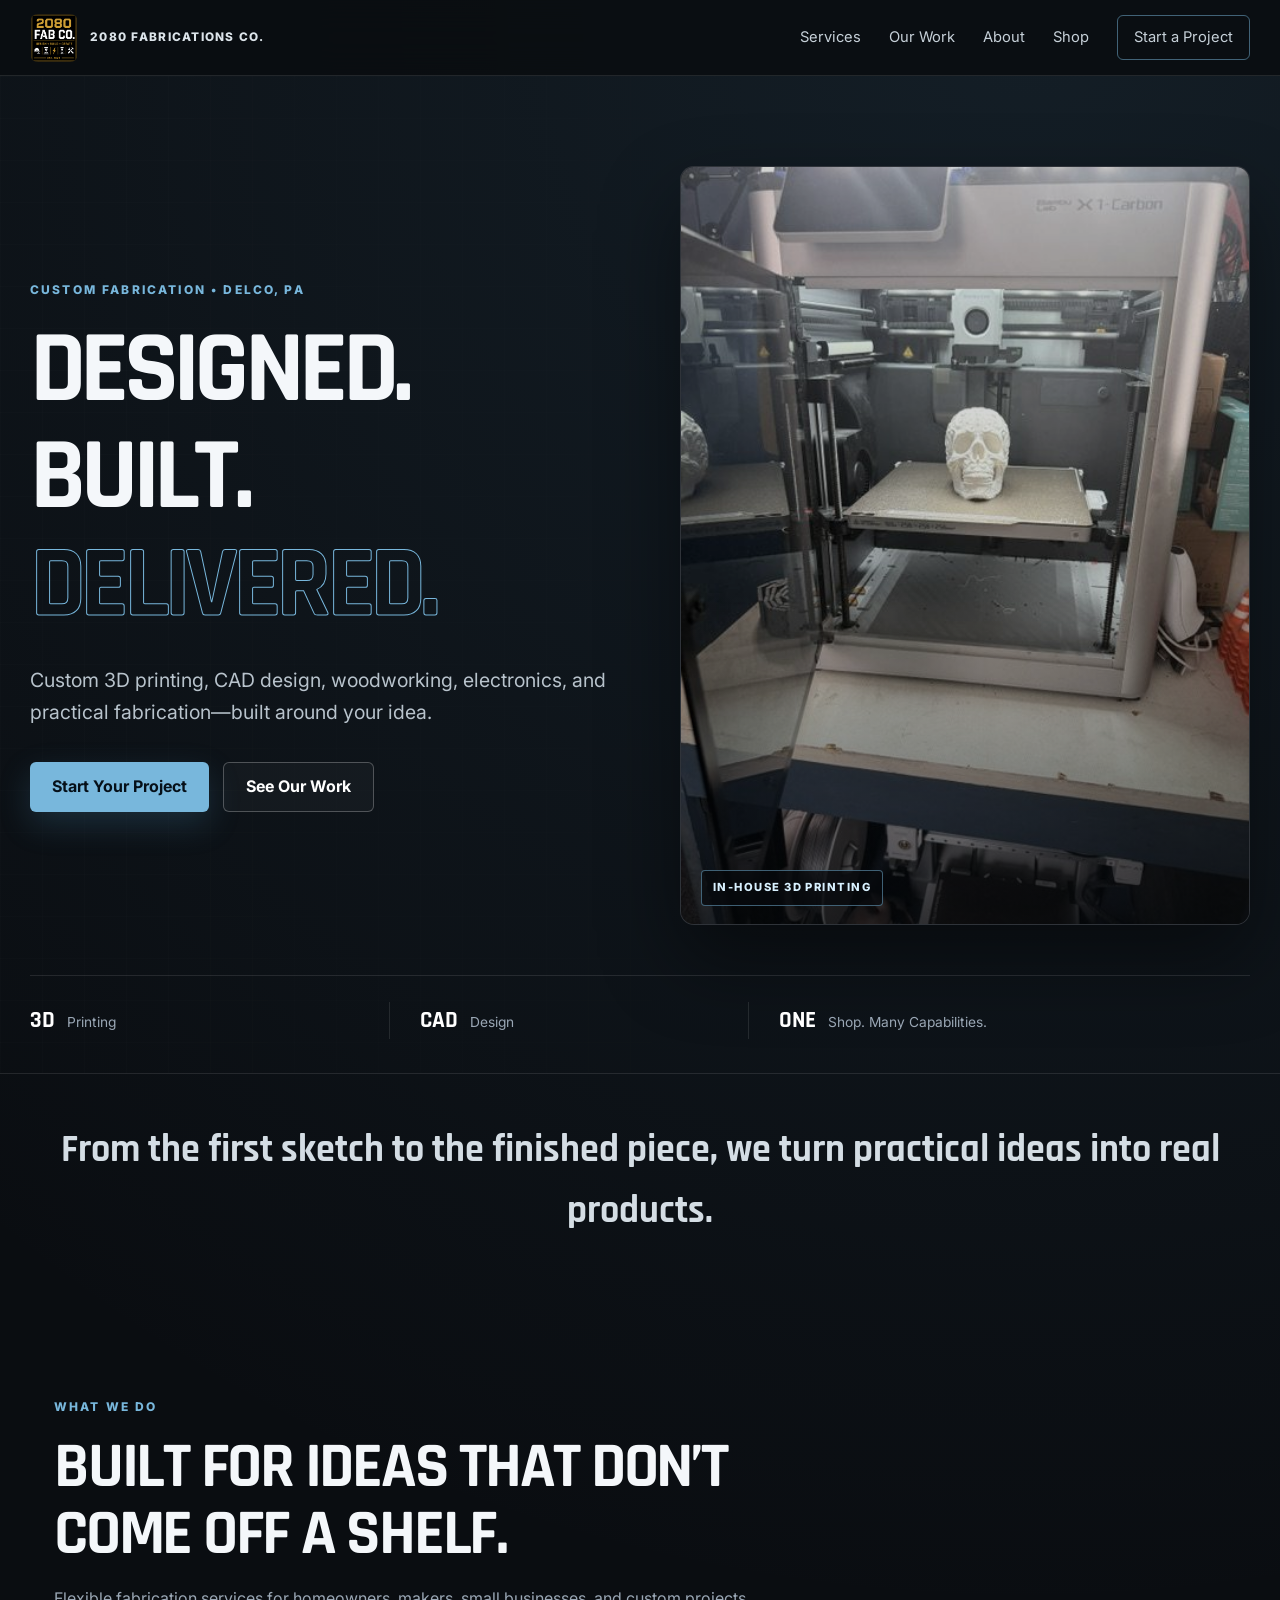
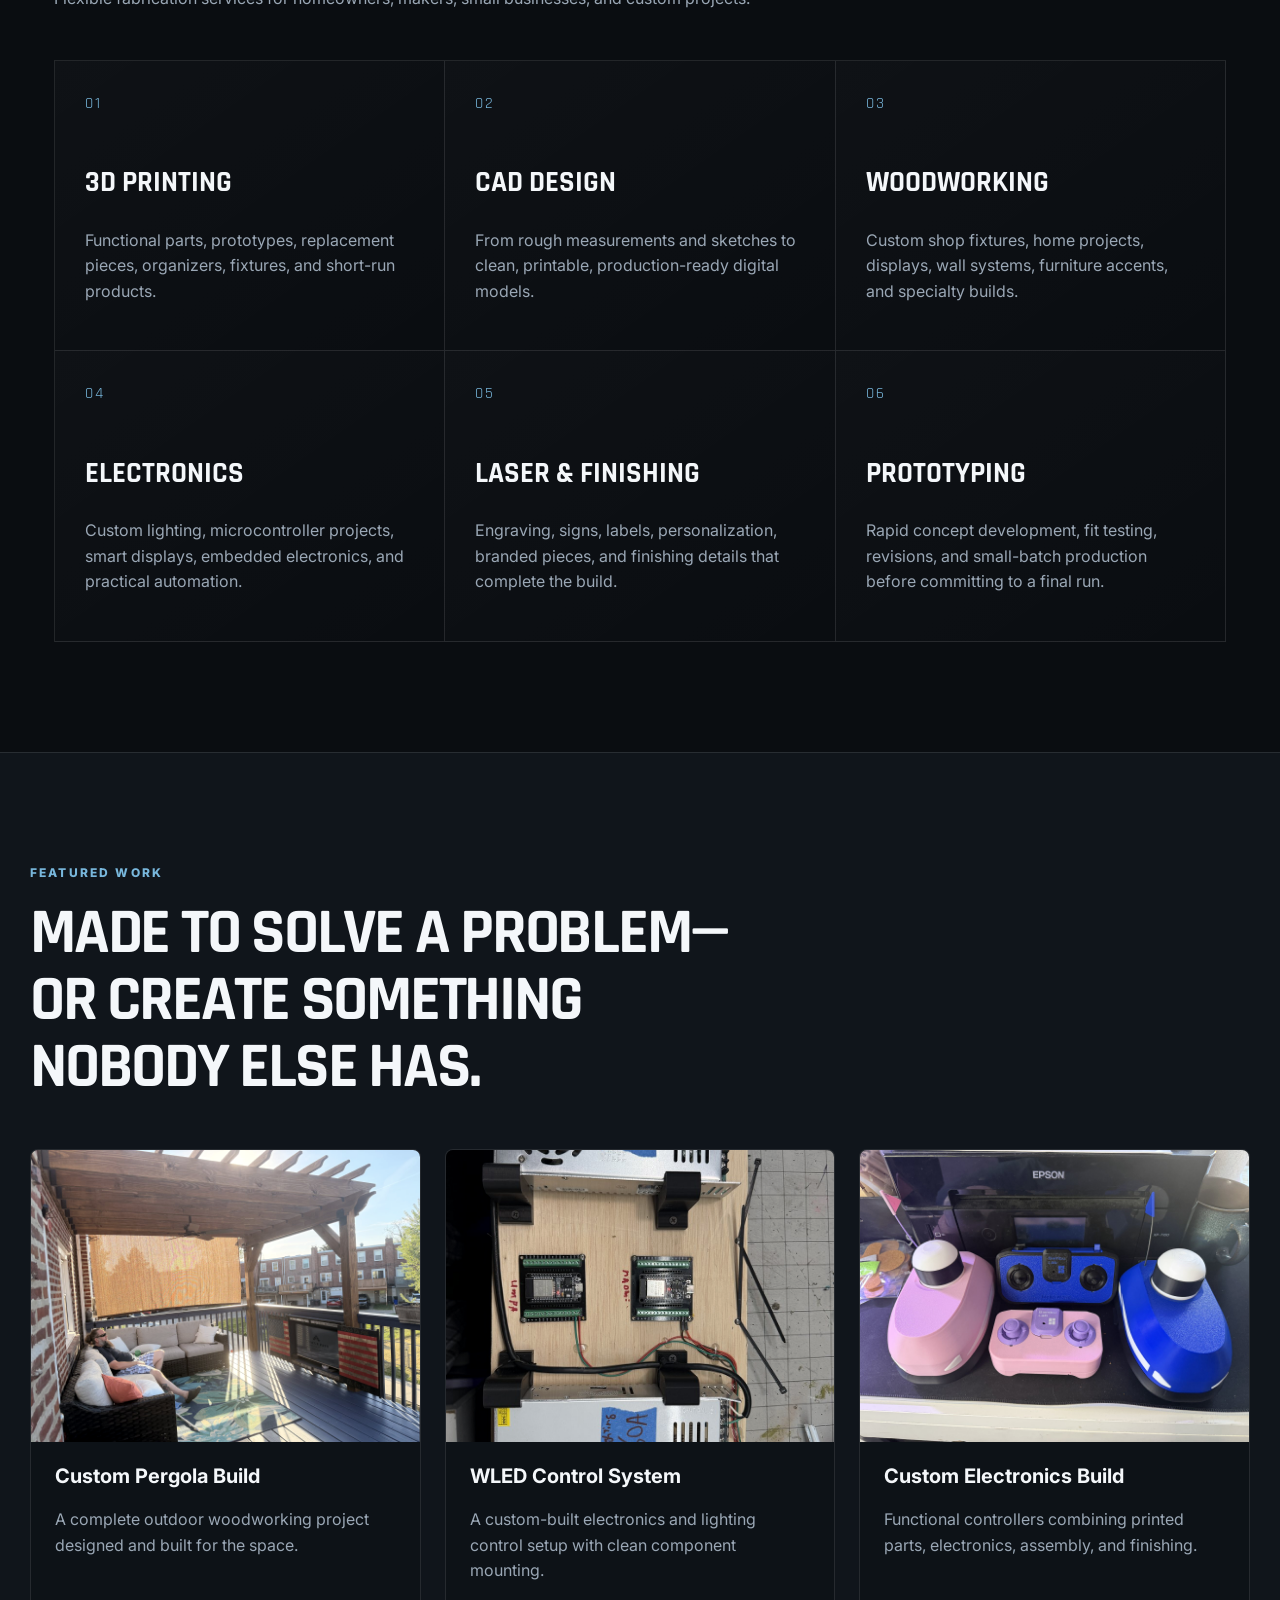
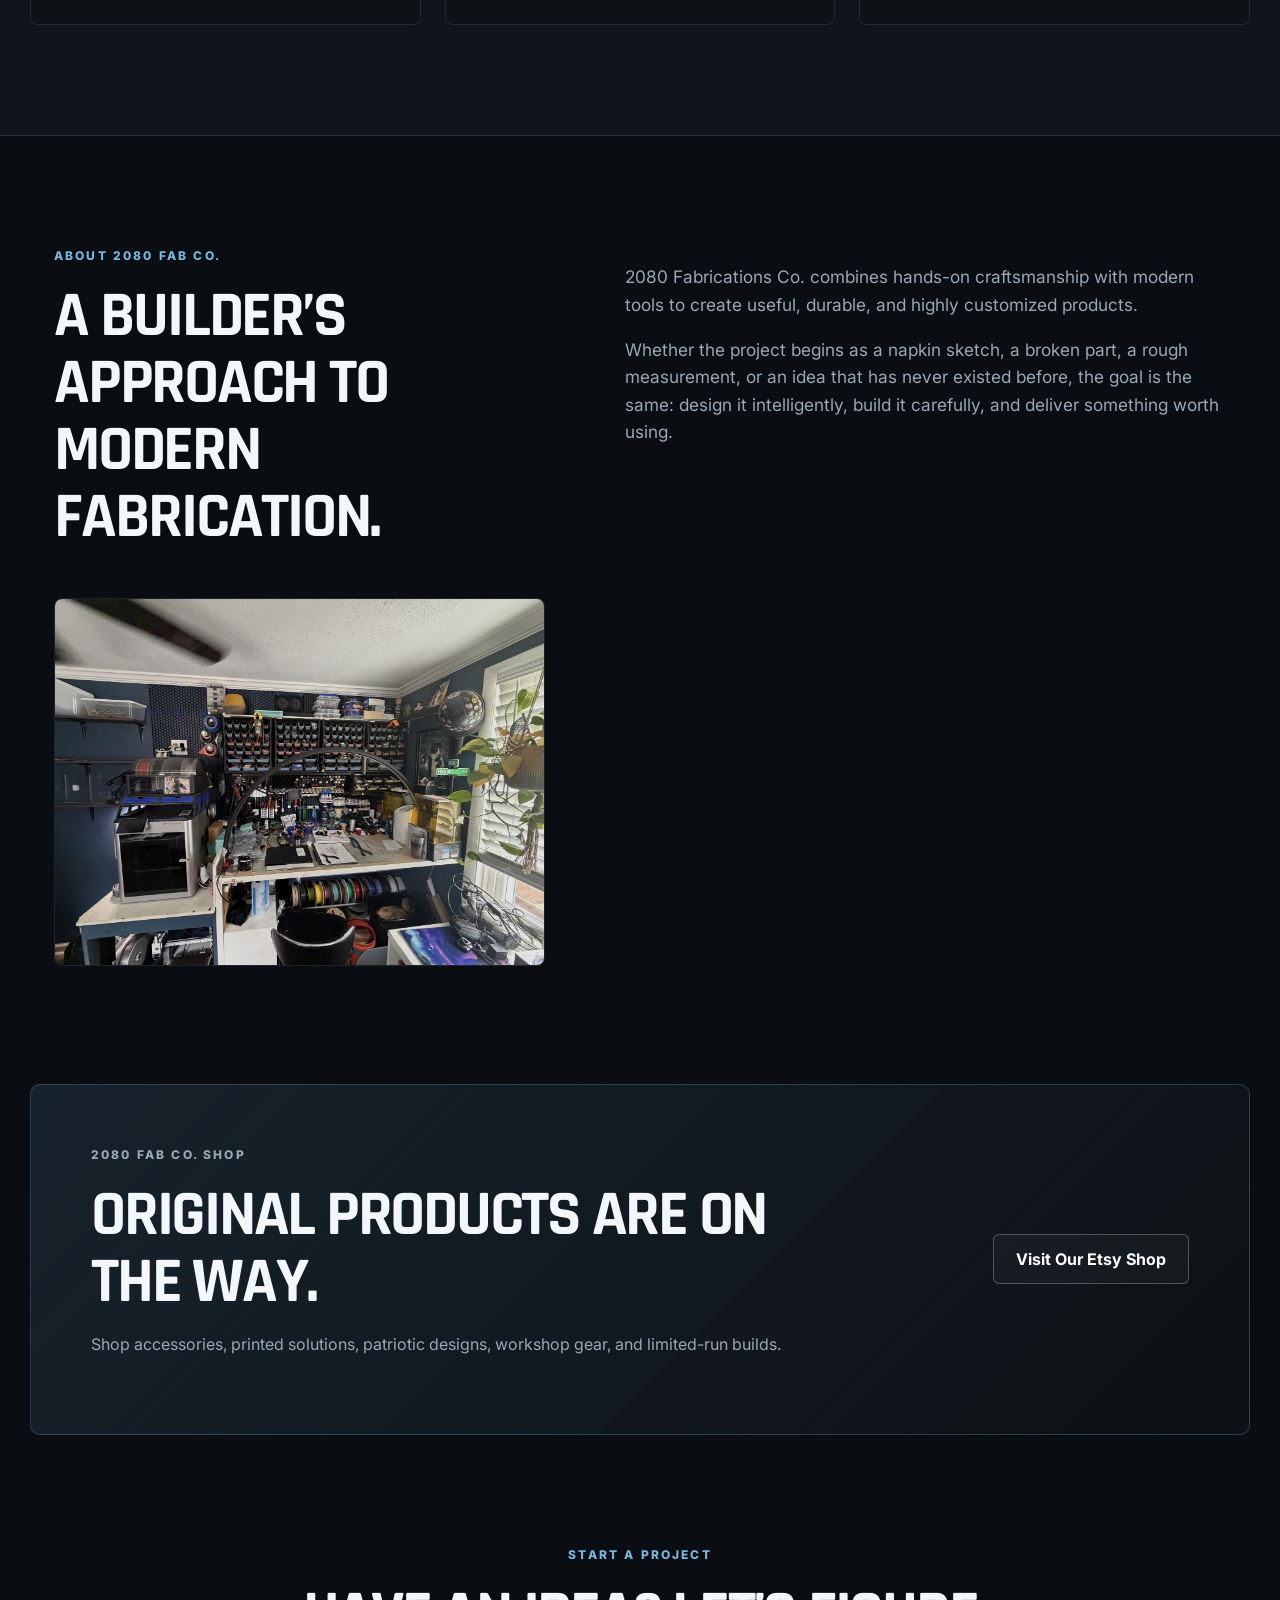
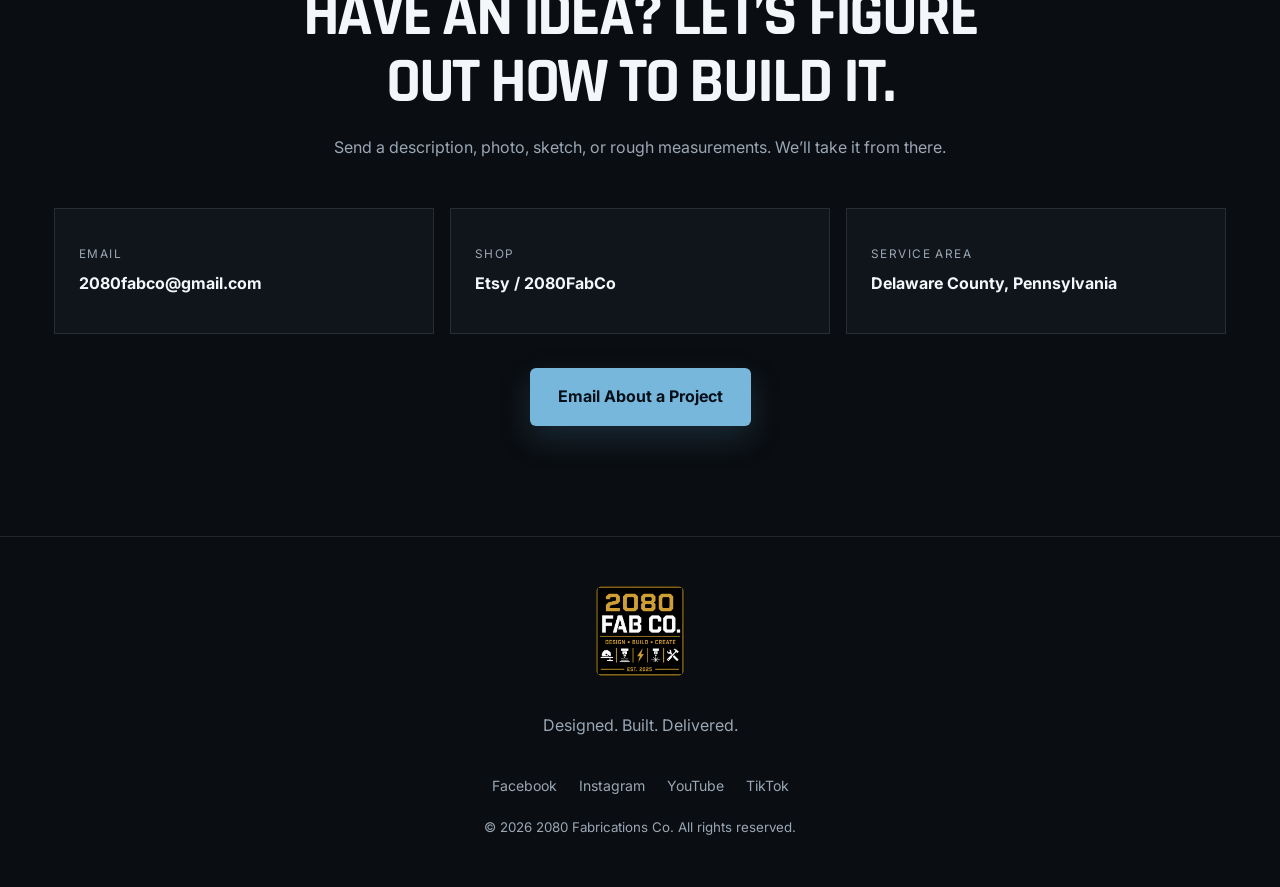
==== index.html @ be43741f "Add files via upload" ====
<!DOCTYPE html>
<html lang="en">
<head>
  <meta charset="UTF-8" />
  <meta name="viewport" content="width=device-width, initial-scale=1.0" />
  <meta name="description" content="2080 Fabrications Co. provides custom 3D printing, CAD design, woodworking, electronics, prototyping, and fabrication services." />
  <title>2080 Fabrications Co. | Designed. Built. Delivered.</title>
  <link rel="preconnect" href="https://fonts.googleapis.com">
  <link rel="preconnect" href="https://fonts.gstatic.com" crossorigin>
  <link href="https://fonts.googleapis.com/css2?family=Inter:wght@400;500;600;700;800&family=Rajdhani:wght@600;700&display=swap" rel="stylesheet">
  <link rel="stylesheet" href="styles.css" />
</head>
<body>
  <header class="site-header">
    <a class="brand" href="#top" aria-label="2080 Fabrications Co. home">
      <img class="brand-logo" src="assets/2080-logo.png" alt="2080 Fab Co. logo">
      <span class="brand-name">2080 FABRICATIONS CO.</span>
    </a>

    <button class="menu-toggle" aria-label="Open navigation" aria-expanded="false">☰</button>

    <nav class="nav-links" aria-label="Main navigation">
      <a href="#services">Services</a>
      <a href="#work">Our Work</a>
      <a href="#about">About</a>
      <a href="#shop">Shop</a>
      <a class="nav-cta" href="#contact">Start a Project</a>
    </nav>
  </header>

  <main id="top">
    <section class="hero">
      <div class="hero-grid-overlay"></div>

      <div class="hero-content">
        <p class="eyebrow">CUSTOM FABRICATION • DELCO, PA</p>
        <h1>Designed.<br>Built.<br><span>Delivered.</span></h1>
        <p class="hero-copy">
          Custom 3D printing, CAD design, woodworking, electronics, and practical fabrication—built around your idea.
        </p>
        <div class="hero-actions">
          <a class="button primary" href="#contact">Start Your Project</a>
          <a class="button secondary" href="#work">See Our Work</a>
        </div>
      </div>

      <div class="hero-visual photo-hero" aria-label="Bambu Lab 3D printer in the 2080 Fab Co. shop">
        <img src="assets/printer.jpg" alt="Bambu Lab 3D printer producing a custom part">
        <div class="photo-badge">IN-HOUSE 3D PRINTING</div>
      </div>

      <div class="hero-stats">
        <div><strong>3D</strong><span>Printing</span></div>
        <div><strong>CAD</strong><span>Design</span></div>
        <div><strong>ONE</strong><span>Shop. Many Capabilities.</span></div>
      </div>
    </section>

    <section class="section intro-strip">
      <p>From the first sketch to the finished piece, we turn practical ideas into real products.</p>
    </section>

    <section id="services" class="section">
      <div class="section-heading">
        <p class="eyebrow">WHAT WE DO</p>
        <h2>Built for ideas that don’t come off a shelf.</h2>
        <p>Flexible fabrication services for homeowners, makers, small businesses, and custom projects.</p>
      </div>

      <div class="service-grid">
        <article class="service-card">
          <span class="service-number">01</span>
          <h3>3D Printing</h3>
          <p>Functional parts, prototypes, replacement pieces, organizers, fixtures, and short-run products.</p>
        </article>
        <article class="service-card">
          <span class="service-number">02</span>
          <h3>CAD Design</h3>
          <p>From rough measurements and sketches to clean, printable, production-ready digital models.</p>
        </article>
        <article class="service-card">
          <span class="service-number">03</span>
          <h3>Woodworking</h3>
          <p>Custom shop fixtures, home projects, displays, wall systems, furniture accents, and specialty builds.</p>
        </article>
        <article class="service-card">
          <span class="service-number">04</span>
          <h3>Electronics</h3>
          <p>Custom lighting, microcontroller projects, smart displays, embedded electronics, and practical automation.</p>
        </article>
        <article class="service-card">
          <span class="service-number">05</span>
          <h3>Laser & Finishing</h3>
          <p>Engraving, signs, labels, personalization, branded pieces, and finishing details that complete the build.</p>
        </article>
        <article class="service-card">
          <span class="service-number">06</span>
          <h3>Prototyping</h3>
          <p>Rapid concept development, fit testing, revisions, and small-batch production before committing to a final run.</p>
        </article>
      </div>
    </section>

    <section id="work" class="section dark-panel">
      <div class="section-heading">
        <p class="eyebrow">FEATURED WORK</p>
        <h2>Made to solve a problem—or create something nobody else has.</h2>
      </div>

      <div class="project-grid">
        <article class="project-card">
          <img class="project-photo" src="assets/pergola.jpg" alt="Finished custom pergola build">
          <div class="project-info">
            <h3>Custom Pergola Build</h3>
            <p>A complete outdoor woodworking project designed and built for the space.</p>
          </div>
        </article>

        <article class="project-card">
          <img class="project-photo" src="assets/wled-board.jpg" alt="Custom WLED electronics control board">
          <div class="project-info">
            <h3>WLED Control System</h3>
            <p>A custom-built electronics and lighting control setup with clean component mounting.</p>
          </div>
        </article>

        <article class="project-card">
          <img class="project-photo" src="assets/cyberbrick.jpg" alt="Custom Cyberbrick bumper car controllers">
          <div class="project-info">
            <h3>Custom Electronics Build</h3>
            <p>Functional controllers combining printed parts, electronics, assembly, and finishing.</p>
          </div>
        </article>
      </div>
    </section>

    <section id="about" class="section about-grid">
      <div>
        <p class="eyebrow">ABOUT 2080 FAB CO.</p>
        <h2>A builder’s approach to modern fabrication.</h2>
        <img class="about-photo" src="assets/shop.jpg" alt="2080 Fab Co. electronics and fabrication workspace">
      </div>
      <div class="about-copy">
        <p>
          2080 Fabrications Co. combines hands-on craftsmanship with modern tools to create useful,
          durable, and highly customized products.
        </p>
        <p>
          Whether the project begins as a napkin sketch, a broken part, a rough measurement,
          or an idea that has never existed before, the goal is the same: design it intelligently,
          build it carefully, and deliver something worth using.
        </p>
      </div>
    </section>

    <section id="shop" class="section shop-banner">
      <div>
        <p class="eyebrow">2080 FAB CO. SHOP</p>
        <h2>Original products are on the way.</h2>
        <p>Shop accessories, printed solutions, patriotic designs, workshop gear, and limited-run builds.</p>
      </div>
      <a class="button secondary" href="https://www.etsy.com/shop/2080FabCo" target="_blank" rel="noopener">Visit Our Etsy Shop</a>
    </section>

    <section id="contact" class="section contact-section">
      <div class="section-heading">
        <p class="eyebrow">START A PROJECT</p>
        <h2>Have an idea? Let’s figure out how to build it.</h2>
        <p>Send a description, photo, sketch, or rough measurements. We’ll take it from there.</p>
      </div>

      <div class="contact-grid">
        <a class="contact-card" href="mailto:2080fabco@gmail.com">
          <span>Email</span>
          <strong>2080fabco@gmail.com</strong>
        </a>
        <a class="contact-card" href="https://www.etsy.com/shop/2080FabCo" target="_blank" rel="noopener">
          <span>Shop</span>
          <strong>Etsy / 2080FabCo</strong>
        </a>
        <div class="contact-card">
          <span>Service Area</span>
          <strong>Delaware County, Pennsylvania</strong>
        </div>
      </div>

      <a class="button primary large" href="mailto:2080fabco@gmail.com?subject=New%20Project%20Request">Email About a Project</a>
    </section>
  </main>

  <footer>
    <div class="brand footer-brand">
      <img class="footer-logo" src="assets/2080-logo.png" alt="2080 Fab Co. logo">
    </div>
    <p>Designed. Built. Delivered.</p>
    <div class="social-links">
      <a href="https://www.facebook.com/2080FabCo/" target="_blank" rel="noopener">Facebook</a>
      <a href="https://www.instagram.com/2080fabrications/" target="_blank" rel="noopener">Instagram</a>
      <a href="https://www.youtube.com/@2080FabricationCo" target="_blank" rel="noopener">YouTube</a>
      <a href="https://www.tiktok.com/@2080fabco" target="_blank" rel="noopener">TikTok</a>
    </div>
    <small>© <span id="year"></span> 2080 Fabrications Co. All rights reserved.</small>
  </footer>

  <script src="script.js"></script>
</body>
</html>
---- styles.css ----
:root {
  --bg: #0a0d11;
  --panel: #10151b;
  --panel-2: #151c24;
  --text: #f4f7fa;
  --muted: #9aa7b5;
  --line: rgba(255,255,255,.10);
  --steel: #4f86a8;
  --steel-bright: #78b7dc;
  --accent: #b7e2fa;
  --max: 1220px;
}

* { box-sizing: border-box; }

html { scroll-behavior: smooth; }

body {
  margin: 0;
  font-family: Inter, system-ui, sans-serif;
  color: var(--text);
  background:
    radial-gradient(circle at 80% 0%, rgba(79,134,168,.14), transparent 28%),
    var(--bg);
  line-height: 1.6;
}

a { color: inherit; text-decoration: none; }
button { font: inherit; }

.site-header {
  position: sticky;
  top: 0;
  z-index: 50;
  display: flex;
  align-items: center;
  justify-content: space-between;
  gap: 24px;
  min-height: 76px;
  padding: 0 max(24px, calc((100vw - var(--max)) / 2));
  background: rgba(10,13,17,.88);
  backdrop-filter: blur(18px);
  border-bottom: 1px solid var(--line);
}

.brand {
  display: inline-flex;
  align-items: center;
  gap: 12px;
  font-weight: 800;
  letter-spacing: .08em;
}

.brand-mark {
  font-family: Rajdhani, sans-serif;
  font-size: 1.65rem;
  line-height: 1;
  letter-spacing: -.06em;
}

.brand-mark span { color: var(--steel-bright); }

.brand-name {
  font-size: .74rem;
  color: #dce4ea;
}

.nav-links {
  display: flex;
  align-items: center;
  gap: 28px;
  font-size: .92rem;
  color: #c6d0d8;
}

.nav-links a:hover { color: white; }

.nav-cta {
  padding: 10px 16px;
  border: 1px solid rgba(120,183,220,.5);
  border-radius: 6px;
}

.menu-toggle {
  display: none;
  color: white;
  background: transparent;
  border: 0;
  font-size: 1.5rem;
}

.hero {
  position: relative;
  min-height: calc(100vh - 76px);
  overflow: hidden;
  display: grid;
  grid-template-columns: minmax(0, 1fr) minmax(420px, .95fr);
  grid-template-rows: 1fr auto;
  gap: 50px;
  align-items: center;
  padding: 90px max(24px, calc((100vw - var(--max)) / 2)) 34px;
  border-bottom: 1px solid var(--line);
}

.hero-grid-overlay {
  position: absolute;
  inset: 0;
  opacity: .21;
  background-image:
    linear-gradient(rgba(255,255,255,.05) 1px, transparent 1px),
    linear-gradient(90deg, rgba(255,255,255,.05) 1px, transparent 1px);
  background-size: 42px 42px;
  mask-image: linear-gradient(to right, black, transparent 78%);
  pointer-events: none;
}

.hero-content, .hero-visual, .hero-stats { position: relative; z-index: 1; }

.eyebrow {
  margin: 0 0 18px;
  font-size: .75rem;
  font-weight: 800;
  letter-spacing: .18em;
  color: var(--steel-bright);
}

h1, h2, h3 {
  margin-top: 0;
  line-height: 1.05;
}

h1 {
  margin-bottom: 26px;
  font-family: Rajdhani, sans-serif;
  font-size: clamp(4.3rem, 8vw, 7.3rem);
  letter-spacing: -.055em;
  text-transform: uppercase;
}

h1 span {
  color: transparent;
  -webkit-text-stroke: 1px var(--steel-bright);
}

.hero-copy {
  max-width: 650px;
  margin: 0;
  font-size: clamp(1rem, 1.7vw, 1.22rem);
  color: #b8c3cc;
}

.hero-actions {
  display: flex;
  flex-wrap: wrap;
  gap: 14px;
  margin-top: 34px;
}

.button {
  display: inline-flex;
  align-items: center;
  justify-content: center;
  min-height: 50px;
  padding: 0 22px;
  border-radius: 6px;
  font-weight: 700;
  transition: .2s ease;
}

.button:hover { transform: translateY(-2px); }

.button.primary {
  color: #061019;
  background: var(--steel-bright);
  box-shadow: 0 12px 32px rgba(78,145,185,.22);
}

.button.secondary {
  color: white;
  border: 1px solid rgba(255,255,255,.25);
  background: rgba(255,255,255,.03);
}

.button.large { min-height: 58px; padding-inline: 28px; }

.hero-visual {
  min-height: 480px;
  display: grid;
  place-items: center;
}

.machine {
  width: min(460px, 88%);
  padding: 18px;
  border: 1px solid rgba(255,255,255,.13);
  border-radius: 18px;
  background: linear-gradient(145deg, #1d2730, #0c1116);
  box-shadow:
    0 40px 90px rgba(0,0,0,.5),
    inset 0 0 0 1px rgba(255,255,255,.025);
  transform: perspective(900px) rotateY(-7deg) rotateX(2deg);
}

.machine-top {
  display: flex;
  gap: 6px;
  margin-bottom: 12px;
}

.machine-top span {
  width: 8px;
  height: 8px;
  border-radius: 50%;
  background: #37444e;
}

.machine-window {
  position: relative;
  height: 330px;
  overflow: hidden;
  border: 8px solid #070a0d;
  border-radius: 8px;
  background:
    linear-gradient(rgba(44,77,97,.18), rgba(10,15,19,.92)),
    repeating-linear-gradient(90deg, transparent 0 38px, rgba(255,255,255,.025) 39px 40px);
  box-shadow: inset 0 0 48px #000;
}

.gantry {
  position: absolute;
  top: 55px;
  left: 22px;
  right: 22px;
  height: 12px;
  background: #687985;
  box-shadow: 0 8px 0 #11181d;
}

.print-head {
  position: absolute;
  top: 45px;
  left: 48%;
  width: 58px;
  height: 76px;
  border-radius: 5px;
  background: linear-gradient(90deg, #26323b, #536572 45%, #1c242b);
  box-shadow: 0 12px 20px rgba(0,0,0,.6);
}

.print-head::after {
  content: "";
  position: absolute;
  left: 26px;
  bottom: -20px;
  width: 6px;
  height: 22px;
  background: var(--steel-bright);
  box-shadow: 0 0 15px var(--steel-bright);
}

.print-bed {
  position: absolute;
  left: 30px;
  right: 30px;
  bottom: 30px;
  height: 16px;
  background: #53616b;
  transform: perspective(450px) rotateX(60deg);
  box-shadow: 0 12px 30px rgba(0,0,0,.8);
}

.printed-part {
  position: absolute;
  left: 38%;
  bottom: 8px;
  width: 110px;
  height: 90px;
  clip-path: polygon(12% 100%, 0 28%, 20% 0, 80% 0, 100% 28%, 88% 100%);
  background:
    repeating-linear-gradient(0deg, #4e95bb 0 4px, #63aed4 5px 7px);
  transform: rotateX(-60deg);
  transform-origin: bottom;
  filter: drop-shadow(0 0 20px rgba(78,157,198,.35));
}

.machine-base {
  display: flex;
  align-items: center;
  justify-content: space-between;
  padding: 16px 4px 2px;
  font-family: Rajdhani, sans-serif;
  font-size: .8rem;
  letter-spacing: .14em;
  color: #8fa2b0;
}

.status-dot {
  width: 9px;
  height: 9px;
  border-radius: 50%;
  background: #82d49a;
  box-shadow: 0 0 14px #82d49a;
}

.visual-label {
  position: absolute;
  padding: 7px 10px;
  border: 1px solid rgba(120,183,220,.35);
  border-radius: 4px;
  background: rgba(9,13,17,.78);
  font-size: .67rem;
  font-weight: 800;
  letter-spacing: .14em;
  color: #ccecff;
  backdrop-filter: blur(8px);
}

.label-one { top: 16%; left: 0; }
.label-two { right: 0; top: 42%; }
.label-three { left: 7%; bottom: 10%; }

.hero-stats {
  grid-column: 1 / -1;
  display: grid;
  grid-template-columns: 1fr 1fr 1.4fr;
  border-top: 1px solid var(--line);
  padding-top: 26px;
}

.hero-stats div {
  display: flex;
  align-items: baseline;
  gap: 12px;
  padding-right: 30px;
}

.hero-stats div + div {
  padding-left: 30px;
  border-left: 1px solid var(--line);
}

.hero-stats strong {
  font-family: Rajdhani, sans-serif;
  font-size: 1.45rem;
  color: white;
}

.hero-stats span {
  color: var(--muted);
  font-size: .86rem;
}

.section {
  max-width: var(--max);
  margin: 0 auto;
  padding: 110px 24px;
}

.intro-strip {
  padding-top: 46px;
  padding-bottom: 46px;
  text-align: center;
  font-family: Rajdhani, sans-serif;
  font-size: clamp(1.5rem, 3vw, 2.35rem);
  font-weight: 700;
  color: #d4dde4;
}

.intro-strip p { margin: 0; }

.section-heading {
  max-width: 760px;
  margin-bottom: 48px;
}

.section-heading h2, .about-grid h2, .shop-banner h2 {
  margin-bottom: 18px;
  font-family: Rajdhani, sans-serif;
  font-size: clamp(2.4rem, 5vw, 4rem);
  letter-spacing: -.035em;
  text-transform: uppercase;
}

.section-heading > p:last-child,
.shop-banner p,
.about-copy {
  color: var(--muted);
}

.service-grid {
  display: grid;
  grid-template-columns: repeat(3, 1fr);
  border-top: 1px solid var(--line);
  border-left: 1px solid var(--line);
}

.service-card {
  min-height: 260px;
  padding: 30px;
  border-right: 1px solid var(--line);
  border-bottom: 1px solid var(--line);
  background: linear-gradient(145deg, rgba(255,255,255,.018), transparent);
}

.service-card:hover { background: rgba(79,134,168,.07); }

.service-number {
  display: block;
  margin-bottom: 52px;
  color: var(--steel-bright);
  font-family: Rajdhani, sans-serif;
  letter-spacing: .12em;
}

.service-card h3 {
  font-family: Rajdhani, sans-serif;
  font-size: 1.8rem;
  text-transform: uppercase;
}

.service-card p { color: var(--muted); }

.dark-panel {
  max-width: none;
  padding-inline: max(24px, calc((100vw - var(--max)) / 2));
  background: var(--panel);
  border-block: 1px solid var(--line);
}

.project-grid {
  display: grid;
  grid-template-columns: repeat(3, 1fr);
  gap: 24px;
}

.project-card {
  overflow: hidden;
  border: 1px solid var(--line);
  border-radius: 8px;
  background: #0d1217;
}

.project-art {
  position: relative;
  aspect-ratio: 4/3;
  overflow: hidden;
  background-color: #172029;
}

.project-art::before,
.project-art::after {
  content: "";
  position: absolute;
  inset: 0;
}

.project-one .project-art::before {
  background:
    linear-gradient(90deg, transparent 49%, rgba(120,183,220,.42) 50% 51%, transparent 52%),
    linear-gradient(0deg, transparent 49%, rgba(120,183,220,.25) 50% 51%, transparent 52%);
  background-size: 58px 58px;
  transform: perspective(700px) rotateX(12deg) rotateZ(-4deg) scale(1.2);
}

.project-one .project-art::after {
  inset: 20% 15%;
  border: 8px solid #5f4b39;
  box-shadow:
    50px 25px 0 -3px #425b6b,
    -40px 40px 0 -6px #707b83,
    70px -25px 0 -8px #324b5d;
}

.project-two .project-art::before {
  inset: 18%;
  border-radius: 30% 15% 32% 20%;
  background: repeating-linear-gradient(0deg, #508fb2 0 5px, #73b6d7 6px 9px);
  box-shadow:
    -65px 45px 0 -25px #263844,
    75px 35px 0 -32px #5e7180;
  transform: rotate(-10deg);
}

.project-three .project-art::before {
  background:
    radial-gradient(circle at 24% 35%, #76bfe8 0 2px, transparent 3px),
    radial-gradient(circle at 70% 65%, #76bfe8 0 2px, transparent 3px),
    linear-gradient(28deg, transparent 47%, rgba(118,191,232,.7) 48% 49%, transparent 50%),
    linear-gradient(-32deg, transparent 47%, rgba(118,191,232,.4) 48% 49%, transparent 50%);
  background-size: 90px 90px, 110px 110px, 100% 100%, 100% 100%;
}

.art-label {
  position: absolute;
  z-index: 2;
  left: 18px;
  bottom: 16px;
  padding: 7px 9px;
  background: rgba(7,10,13,.78);
  border: 1px solid rgba(255,255,255,.15);
  font-size: .66rem;
  font-weight: 800;
  letter-spacing: .12em;
}

.project-info { padding: 24px; }
.project-info h3 { font-size: 1.25rem; }
.project-info p { color: var(--muted); }

.about-grid {
  display: grid;
  grid-template-columns: .9fr 1.1fr;
  gap: 80px;
}

.about-copy {
  font-size: 1.08rem;
}

.shop-banner {
  display: flex;
  align-items: center;
  justify-content: space-between;
  gap: 40px;
  padding: 60px;
  border: 1px solid rgba(120,183,220,.25);
  border-radius: 10px;
  background:
    linear-gradient(135deg, rgba(79,134,168,.18), rgba(255,255,255,.015));
}

.shop-banner > div { max-width: 750px; }
.shop-banner h2 { margin-bottom: 12px; }

.contact-section { text-align: center; }
.contact-section .section-heading { margin-inline: auto; }

.contact-grid {
  display: grid;
  grid-template-columns: repeat(3, 1fr);
  gap: 16px;
  margin-bottom: 34px;
  text-align: left;
}

.contact-card {
  display: flex;
  flex-direction: column;
  min-height: 126px;
  justify-content: center;
  padding: 24px;
  border: 1px solid var(--line);
  background: var(--panel);
}

.contact-card:hover { border-color: rgba(120,183,220,.5); }

.contact-card span {
  margin-bottom: 7px;
  color: var(--muted);
  font-size: .74rem;
  letter-spacing: .12em;
  text-transform: uppercase;
}

.contact-card strong { font-size: 1rem; }

footer {
  display: grid;
  justify-items: center;
  gap: 20px;
  padding: 48px 24px;
  border-top: 1px solid var(--line);
  text-align: center;
  color: var(--muted);
}

.footer-brand { color: white; }

.social-links {
  display: flex;
  flex-wrap: wrap;
  justify-content: center;
  gap: 22px;
  font-size: .88rem;
}

.social-links a:hover { color: white; }

@media (max-width: 900px) {
  .menu-toggle { display: block; }

  .nav-links {
    display: none;
    position: absolute;
    top: 76px;
    left: 0;
    right: 0;
    flex-direction: column;
    align-items: stretch;
    gap: 0;
    padding: 18px 24px 24px;
    background: #0b0f13;
    border-bottom: 1px solid var(--line);
  }

  .nav-links.open { display: flex; }
  .nav-links a { padding: 13px 0; }

  .hero {
    min-height: auto;
    grid-template-columns: 1fr;
    padding-top: 70px;
  }

  .hero-visual { min-height: 420px; }
  .hero-stats { grid-template-columns: 1fr; }
  .hero-stats div { padding: 12px 0; }
  .hero-stats div + div { padding-left: 0; border-left: 0; border-top: 1px solid var(--line); }

  .service-grid { grid-template-columns: repeat(2, 1fr); }
  .project-grid { grid-template-columns: 1fr; }
  .about-grid { grid-template-columns: 1fr; gap: 28px; }
  .contact-grid { grid-template-columns: 1fr; }

  .shop-banner {
    align-items: flex-start;
    flex-direction: column;
    padding: 38px 28px;
  }
}

@media (max-width: 560px) {
  .site-header { min-height: 68px; }
  .brand-name { display: none; }
  .nav-links { top: 68px; }

  .hero {
    padding-top: 52px;
    gap: 20px;
  }

  h1 { font-size: 4rem; }

  .hero-visual {
    min-height: 330px;
    margin-inline: -12px;
  }

  .machine-window { height: 260px; }

  .visual-label { display: none; }

  .section { padding-top: 78px; padding-bottom: 78px; }
  .service-grid { grid-template-columns: 1fr; }
  .service-card { min-height: auto; }
}

/* Real 2080 Fab Co. launch media */
.brand-logo {
  width: 48px;
  height: 48px;
  object-fit: contain;
  border-radius: 8px;
}
.photo-hero {
  position: relative;
  min-height: 480px;
  overflow: hidden;
  border: 1px solid rgba(255,255,255,.13);
  border-radius: 14px;
  background: #10151b;
  box-shadow: 0 35px 80px rgba(0,0,0,.45);
}
.photo-hero img {
  width: 100%;
  height: 100%;
  min-height: 480px;
  display: block;
  object-fit: cover;
  object-position: center;
  filter: contrast(1.04) brightness(.83) saturate(.9);
}
.photo-hero::after {
  content: "";
  position: absolute;
  inset: 0;
  background: linear-gradient(180deg, transparent 55%, rgba(5,8,11,.72));
  pointer-events: none;
}
.photo-badge {
  position: absolute;
  z-index: 2;
  left: 20px;
  bottom: 18px;
  padding: 8px 11px;
  border: 1px solid rgba(120,183,220,.5);
  border-radius: 4px;
  background: rgba(7,10,13,.78);
  color: #d8f1ff;
  font-size: .7rem;
  font-weight: 800;
  letter-spacing: .13em;
}
.project-photo {
  width: 100%;
  aspect-ratio: 4 / 3;
  display: block;
  object-fit: cover;
  filter: contrast(1.03) saturate(.92);
}
.about-photo {
  width: 100%;
  max-width: 520px;
  margin-top: 28px;
  aspect-ratio: 4 / 3;
  object-fit: cover;
  border: 1px solid var(--line);
  border-radius: 8px;
  filter: brightness(.88) contrast(1.04);
}
.footer-logo {
  width: 92px;
  height: 92px;
  object-fit: contain;
  border-radius: 12px;
}
@media (max-width: 900px) {
  .photo-hero, .photo-hero img { min-height: 390px; }
}
@media (max-width: 560px) {
  .photo-hero, .photo-hero img { min-height: 300px; }
  .brand-logo { width: 42px; height: 42px; }
}
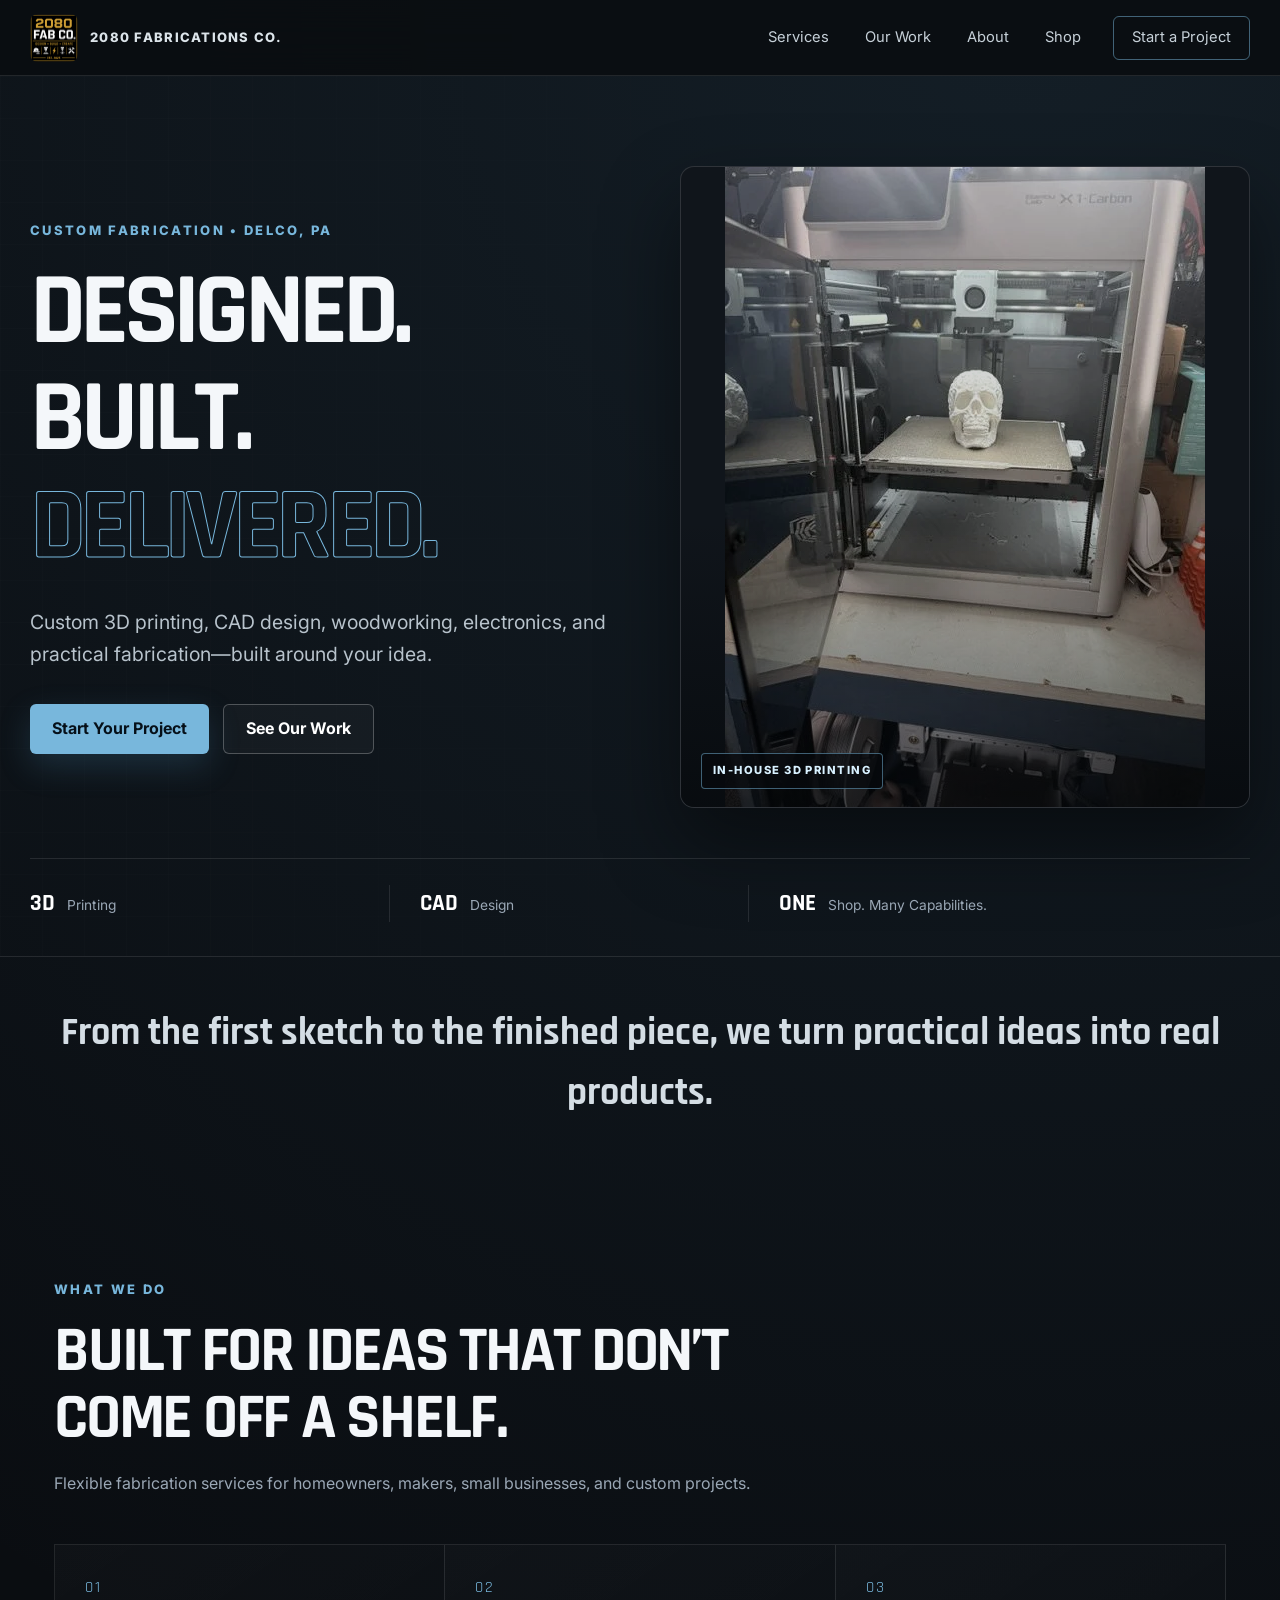
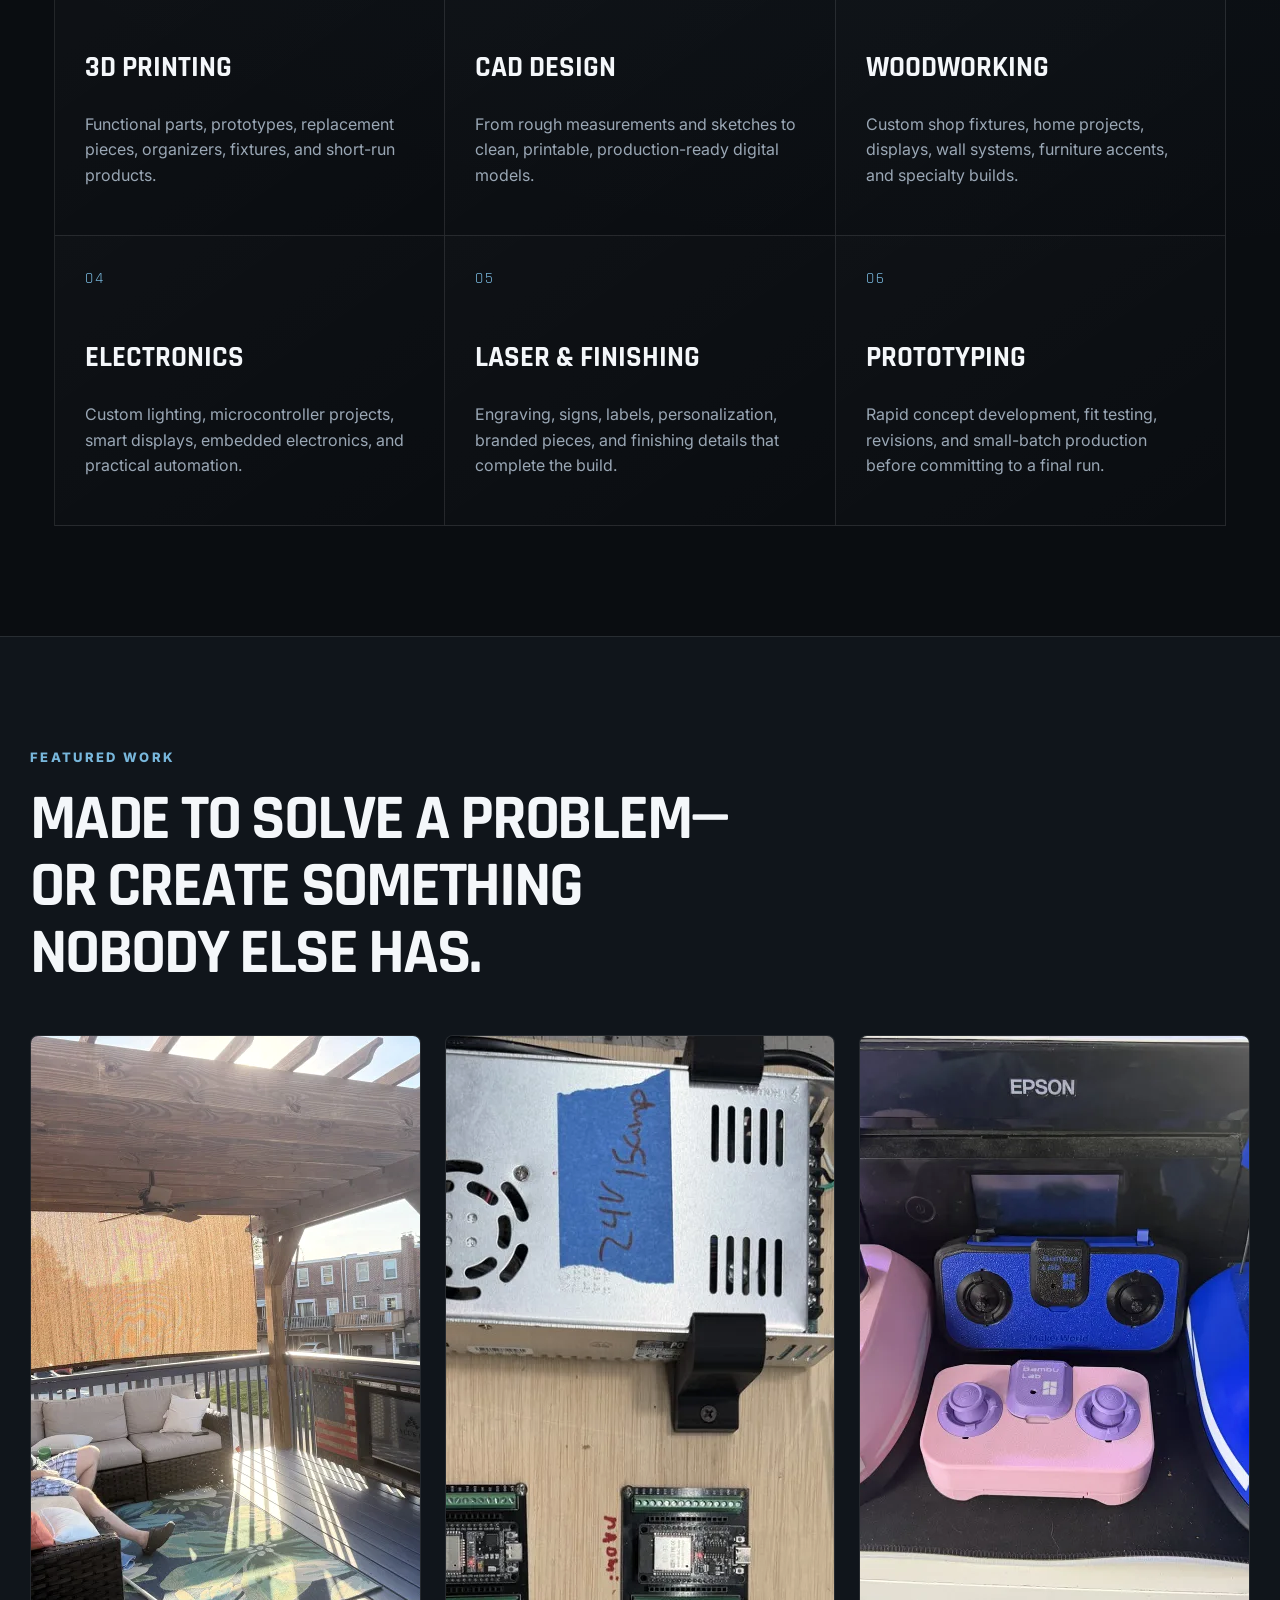
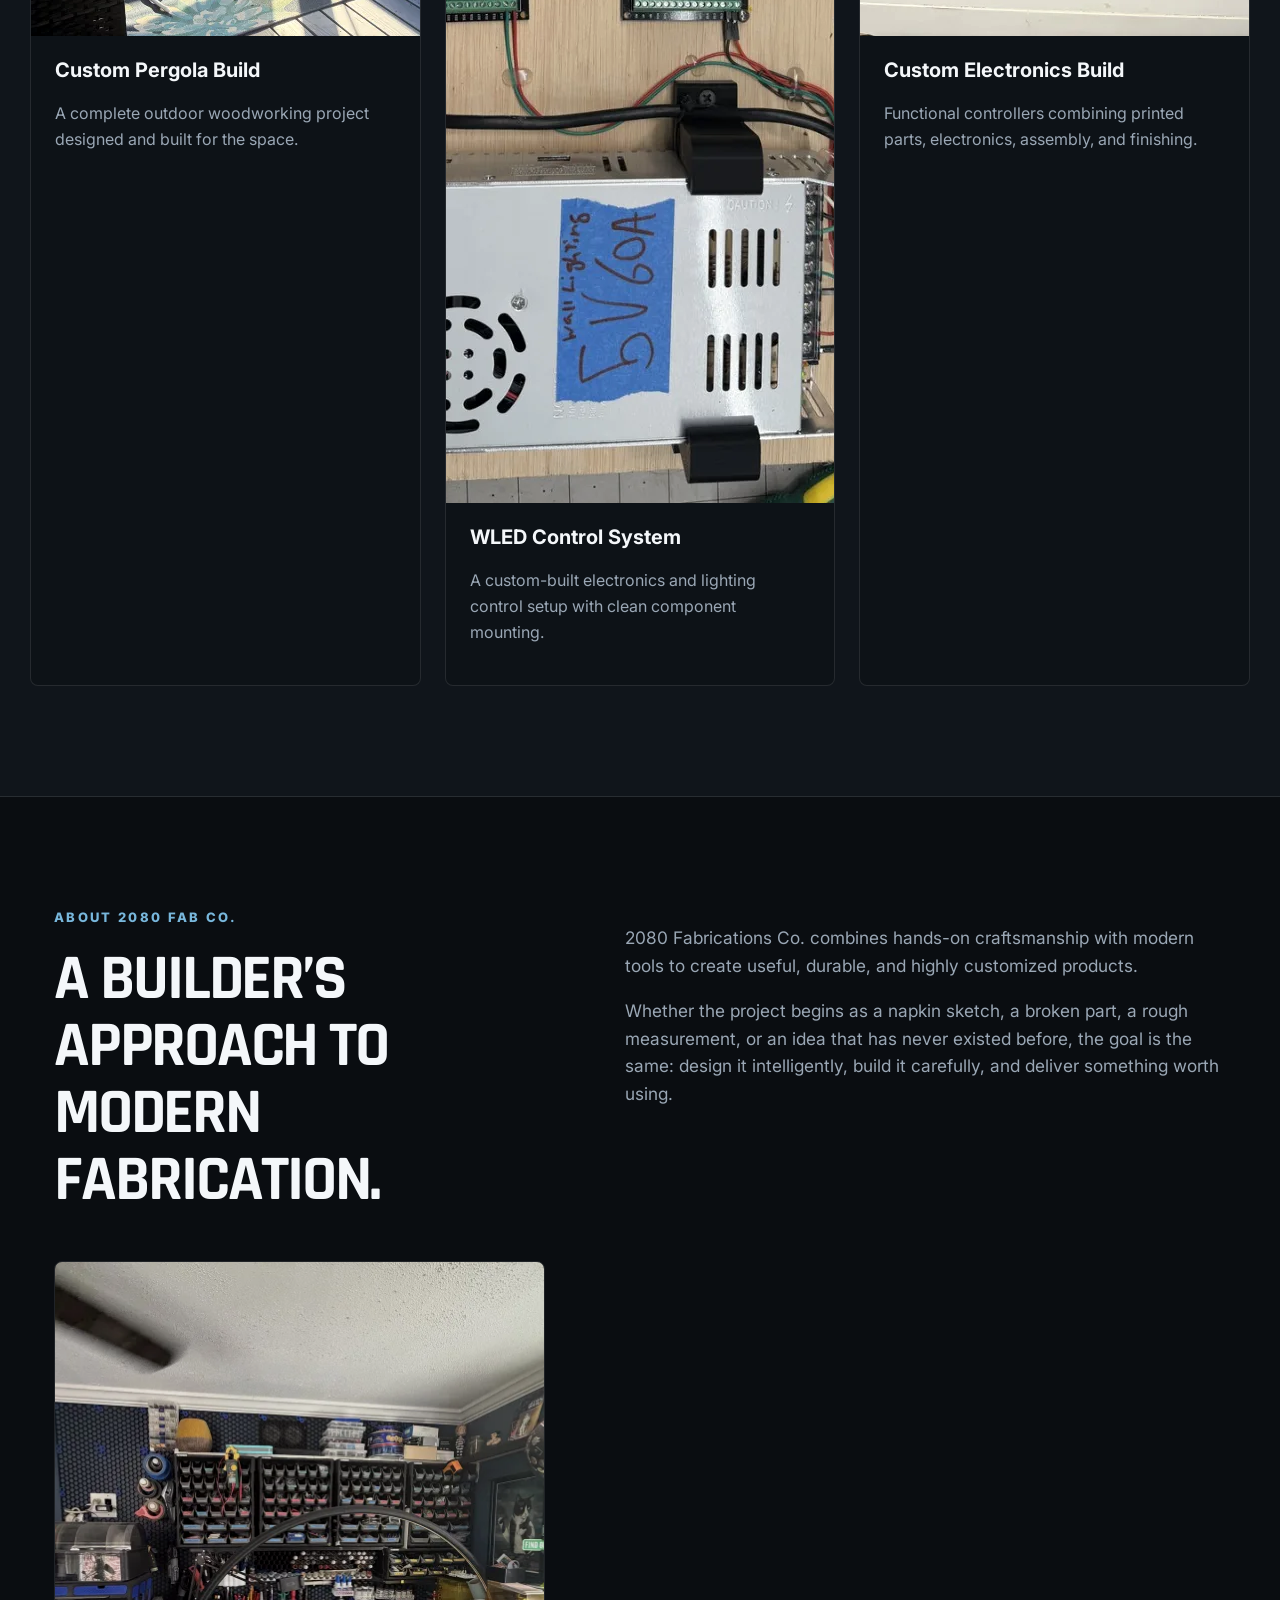
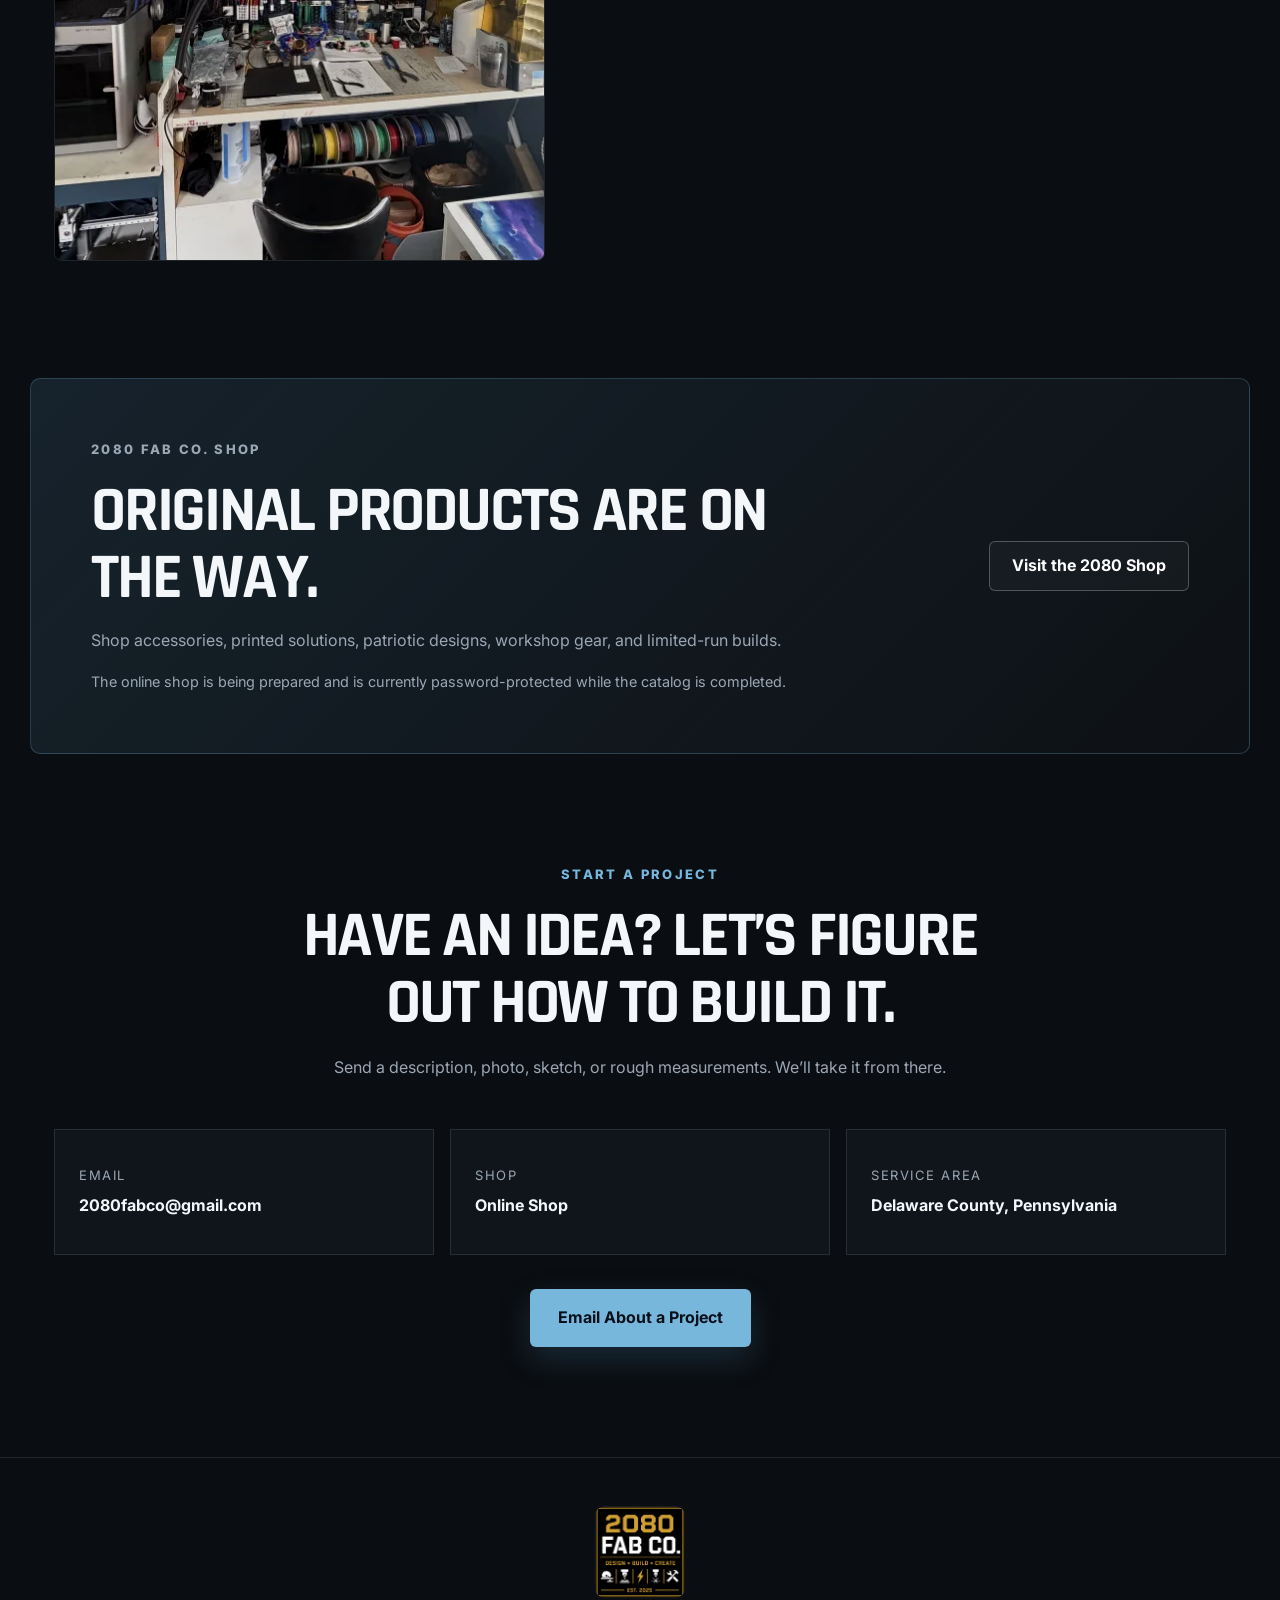
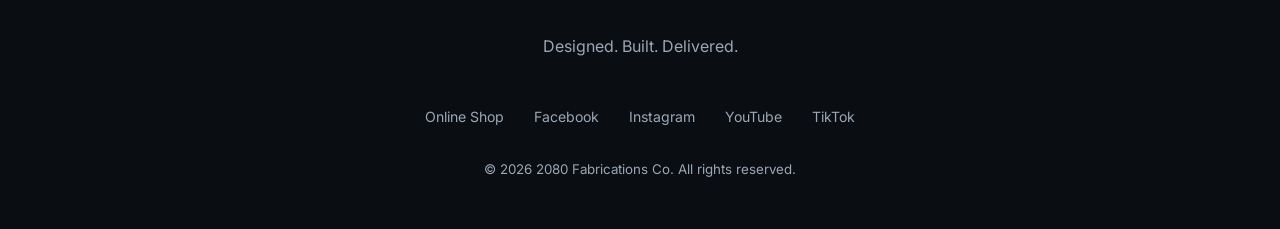
==== commit 0442dd1b: "Build 01: point Shop paths to shop.2080fabco.com, remove Etsy, fix YouTube, add SEO, icons, optimize" ====
--- a/index.html
+++ b/index.html
@@ -5,30 +5,76 @@
   <meta name="viewport" content="width=device-width, initial-scale=1.0" />
   <meta name="description" content="2080 Fabrications Co. provides custom 3D printing, CAD design, woodworking, electronics, prototyping, and fabrication services." />
   <title>2080 Fabrications Co. | Designed. Built. Delivered.</title>
+  <link rel="canonical" href="https://2080fabco.com/" />
+  <meta name="theme-color" content="#0a0d11" />
+  <meta property="og:type" content="website" />
+  <meta property="og:site_name" content="2080 Fabrications Co." />
+  <meta property="og:title" content="2080 Fabrications Co. | Designed. Built. Delivered." />
+  <meta property="og:description" content="Custom 3D printing, CAD design, woodworking, electronics, prototyping, and fabrication services in Delaware County, Pennsylvania." />
+  <meta property="og:url" content="https://2080fabco.com/" />
+  <meta property="og:image" content="https://2080fabco.com/assets/shop.jpg" />
+  <meta property="og:image:width" content="1600" />
+  <meta property="og:image:height" content="1200" />
+  <meta property="og:image:alt" content="2080 Fab Co. electronics and fabrication workspace" />
+  <meta name="twitter:card" content="summary_large_image" />
+  <meta name="twitter:title" content="2080 Fabrications Co. | Designed. Built. Delivered." />
+  <meta name="twitter:description" content="Custom 3D printing, CAD design, woodworking, electronics, prototyping, and fabrication services in Delaware County, Pennsylvania." />
+  <meta name="twitter:image" content="https://2080fabco.com/assets/shop.jpg" />
+  <link rel="icon" href="/favicon.ico" sizes="32x32" />
+  <link rel="icon" type="image/png" sizes="32x32" href="/icons/icon-32.png" />
+  <link rel="icon" type="image/png" sizes="192x192" href="/icons/icon-192.png" />
+  <link rel="apple-touch-icon" sizes="180x180" href="/icons/icon-180.png" />
+  <link rel="manifest" href="/site.webmanifest" />
+  <script type="application/ld+json">
+  {
+    "@context": "https://schema.org",
+    "@type": "LocalBusiness",
+    "@id": "https://2080fabco.com/#business",
+    "name": "2080 Fabrications Co.",
+    "alternateName": "2080 Fab Co.",
+    "url": "https://2080fabco.com/",
+    "logo": "https://2080fabco.com/icons/icon-512.png",
+    "image": "https://2080fabco.com/assets/shop.jpg",
+    "description": "Custom 3D printing, CAD design, woodworking, electronics, prototyping, and fabrication services in Delaware County, Pennsylvania.",
+    "email": "2080fabco@gmail.com",
+    "foundingDate": "2025",
+    "address": { "@type": "PostalAddress", "addressRegion": "PA", "addressCountry": "US" },
+    "areaServed": { "@type": "AdministrativeArea", "name": "Delaware County, Pennsylvania" },
+    "knowsAbout": ["3D printing", "CAD design", "Woodworking", "Electronics", "Laser engraving", "Prototyping"],
+    "sameAs": [
+      "https://shop.2080fabco.com",
+      "https://www.facebook.com/2080FabCo/",
+      "https://www.instagram.com/2080fabrications/",
+      "https://www.tiktok.com/@2080fabco",
+      "https://www.youtube.com/@2080Fabco"
+    ]
+  }
+  </script>
   <link rel="preconnect" href="https://fonts.googleapis.com">
   <link rel="preconnect" href="https://fonts.gstatic.com" crossorigin>
   <link href="https://fonts.googleapis.com/css2?family=Inter:wght@400;500;600;700;800&family=Rajdhani:wght@600;700&display=swap" rel="stylesheet">
   <link rel="stylesheet" href="styles.css" />
 </head>
 <body>
+  <a class="skip-link" href="#top">Skip to content</a>
   <header class="site-header">
     <a class="brand" href="#top" aria-label="2080 Fabrications Co. home">
-      <img class="brand-logo" src="assets/2080-logo.png" alt="2080 Fab Co. logo">
+      <img class="brand-logo" src="assets/optimized/2080-logo-96.png" width="96" height="98" alt="2080 Fab Co. logo">
       <span class="brand-name">2080 FABRICATIONS CO.</span>
     </a>
 
-    <button class="menu-toggle" aria-label="Open navigation" aria-expanded="false">☰</button>
-
-    <nav class="nav-links" aria-label="Main navigation">
+    <button class="menu-toggle" type="button" aria-label="Open navigation" aria-expanded="false" aria-controls="primary-nav">☰</button>
+
+    <nav id="primary-nav" class="nav-links" aria-label="Main navigation">
       <a href="#services">Services</a>
       <a href="#work">Our Work</a>
       <a href="#about">About</a>
-      <a href="#shop">Shop</a>
+      <a href="https://shop.2080fabco.com">Shop</a>
       <a class="nav-cta" href="#contact">Start a Project</a>
     </nav>
   </header>
 
-  <main id="top">
+  <main id="top" tabindex="-1">
     <section class="hero">
       <div class="hero-grid-overlay"></div>
 
@@ -44,8 +90,11 @@
         </div>
       </div>
 
-      <div class="hero-visual photo-hero" aria-label="Bambu Lab 3D printer in the 2080 Fab Co. shop">
-        <img src="assets/printer.jpg" alt="Bambu Lab 3D printer producing a custom part">
+      <div class="hero-visual photo-hero">
+        <picture>
+          <source type="image/webp" srcset="assets/optimized/printer-480.webp">
+          <img src="assets/printer.jpg" width="480" height="640" alt="Bambu Lab 3D printer producing a custom part" fetchpriority="high" decoding="async">
+        </picture>
         <div class="photo-badge">IN-HOUSE 3D PRINTING</div>
       </div>
 
@@ -109,7 +158,10 @@
 
       <div class="project-grid">
         <article class="project-card">
-          <img class="project-photo" src="assets/pergola.jpg" alt="Finished custom pergola build">
+          <picture>
+            <source type="image/webp" srcset="assets/optimized/pergola-800.webp 800w, assets/optimized/pergola-1200.webp 1200w" sizes="(max-width: 900px) 100vw, 400px">
+            <img class="project-photo" src="assets/optimized/pergola-800.jpg" width="800" height="600" alt="Finished custom pergola build" loading="lazy" decoding="async">
+          </picture>
           <div class="project-info">
             <h3>Custom Pergola Build</h3>
             <p>A complete outdoor woodworking project designed and built for the space.</p>
@@ -117,7 +169,10 @@
         </article>
 
         <article class="project-card">
-          <img class="project-photo" src="assets/wled-board.jpg" alt="Custom WLED electronics control board">
+          <picture>
+            <source type="image/webp" srcset="assets/optimized/wled-board-800.webp">
+            <img class="project-photo" src="assets/optimized/wled-board-800.jpg" width="800" height="1067" alt="Custom WLED electronics control board" loading="lazy" decoding="async">
+          </picture>
           <div class="project-info">
             <h3>WLED Control System</h3>
             <p>A custom-built electronics and lighting control setup with clean component mounting.</p>
@@ -125,7 +180,10 @@
         </article>
 
         <article class="project-card">
-          <img class="project-photo" src="assets/cyberbrick.jpg" alt="Custom Cyberbrick bumper car controllers">
+          <picture>
+            <source type="image/webp" srcset="assets/optimized/cyberbrick-800.webp 800w, assets/optimized/cyberbrick-1200.webp 1200w" sizes="(max-width: 900px) 100vw, 400px">
+            <img class="project-photo" src="assets/optimized/cyberbrick-800.jpg" width="800" height="600" alt="Custom Cyberbrick bumper car controllers" loading="lazy" decoding="async">
+          </picture>
           <div class="project-info">
             <h3>Custom Electronics Build</h3>
             <p>Functional controllers combining printed parts, electronics, assembly, and finishing.</p>
@@ -138,7 +196,10 @@
       <div>
         <p class="eyebrow">ABOUT 2080 FAB CO.</p>
         <h2>A builder’s approach to modern fabrication.</h2>
-        <img class="about-photo" src="assets/shop.jpg" alt="2080 Fab Co. electronics and fabrication workspace">
+        <picture>
+          <source type="image/webp" srcset="assets/optimized/shop-800.webp 800w, assets/optimized/shop-1200.webp 1200w" sizes="(max-width: 900px) 100vw, 520px">
+          <img class="about-photo" src="assets/optimized/shop-800.jpg" width="800" height="600" alt="2080 Fab Co. electronics and fabrication workspace" loading="lazy" decoding="async">
+        </picture>
       </div>
       <div class="about-copy">
         <p>
@@ -158,8 +219,9 @@
         <p class="eyebrow">2080 FAB CO. SHOP</p>
         <h2>Original products are on the way.</h2>
         <p>Shop accessories, printed solutions, patriotic designs, workshop gear, and limited-run builds.</p>
-      </div>
-      <a class="button secondary" href="https://www.etsy.com/shop/2080FabCo" target="_blank" rel="noopener">Visit Our Etsy Shop</a>
+        <p class="shop-note">The online shop is being prepared and is currently password-protected while the catalog is completed.</p>
+      </div>
+      <a class="button secondary" href="https://shop.2080fabco.com">Visit the 2080 Shop</a>
     </section>
 
     <section id="contact" class="section contact-section">
@@ -174,9 +236,9 @@
           <span>Email</span>
           <strong>2080fabco@gmail.com</strong>
         </a>
-        <a class="contact-card" href="https://www.etsy.com/shop/2080FabCo" target="_blank" rel="noopener">
+        <a class="contact-card" href="https://shop.2080fabco.com">
           <span>Shop</span>
-          <strong>Etsy / 2080FabCo</strong>
+          <strong>Online Shop</strong>
         </a>
         <div class="contact-card">
           <span>Service Area</span>
@@ -190,13 +252,14 @@
 
   <footer>
     <div class="brand footer-brand">
-      <img class="footer-logo" src="assets/2080-logo.png" alt="2080 Fab Co. logo">
+      <img class="footer-logo" src="assets/optimized/2080-logo-184.png" width="184" height="189" alt="2080 Fab Co. logo" loading="lazy" decoding="async">
     </div>
     <p>Designed. Built. Delivered.</p>
     <div class="social-links">
+      <a href="https://shop.2080fabco.com">Online Shop</a>
       <a href="https://www.facebook.com/2080FabCo/" target="_blank" rel="noopener">Facebook</a>
       <a href="https://www.instagram.com/2080fabrications/" target="_blank" rel="noopener">Instagram</a>
-      <a href="https://www.youtube.com/@2080FabricationCo" target="_blank" rel="noopener">YouTube</a>
+      <a href="https://www.youtube.com/@2080Fabco" target="_blank" rel="noopener">YouTube</a>
       <a href="https://www.tiktok.com/@2080fabco" target="_blank" rel="noopener">TikTok</a>
     </div>
     <small>© <span id="year"></span> 2080 Fabrications Co. All rights reserved.</small>
--- a/styles.css
+++ b/styles.css
@@ -13,7 +13,9 @@
 
 * { box-sizing: border-box; }
 
-html { scroll-behavior: smooth; }
+@media (prefers-reduced-motion: no-preference) {
+  html { scroll-behavior: smooth; }
+}
 
 body {
   margin: 0;
@@ -61,7 +63,7 @@
 .brand-mark span { color: var(--steel-bright); }
 
 .brand-name {
-  font-size: .74rem;
+  font-size: .8125rem;
   color: #dce4ea;
 }
 
@@ -118,7 +120,7 @@
 
 .eyebrow {
   margin: 0 0 18px;
-  font-size: .75rem;
+  font-size: .8125rem;
   font-weight: 800;
   letter-spacing: .18em;
   color: var(--steel-bright);
@@ -167,7 +169,9 @@
   transition: .2s ease;
 }
 
-.button:hover { transform: translateY(-2px); }
+@media (prefers-reduced-motion: no-preference) {
+  .button:hover { transform: translateY(-2px); }
+}
 
 .button.primary {
   color: #061019;
@@ -558,7 +562,7 @@
 .contact-card span {
   margin-bottom: 7px;
   color: var(--muted);
-  font-size: .74rem;
+  font-size: .8125rem;
   letter-spacing: .12em;
   text-transform: uppercase;
 }
@@ -732,3 +736,29 @@
   .photo-hero, .photo-hero img { min-height: 300px; }
   .brand-logo { width: 42px; height: 42px; }
 }
+
+/* Build 01 (2026-09-06): accessibility, tap targets, skip link, shop note */
+.skip-link {
+  position: absolute;
+  left: 16px;
+  top: -60px;
+  z-index: 100;
+  padding: 12px 16px;
+  border-radius: 6px;
+  background: var(--steel-bright);
+  color: #061019;
+  font-weight: 700;
+  transition: top .15s ease;
+}
+.skip-link:focus { top: 12px; outline: 2px solid white; outline-offset: 2px; }
+:focus-visible { outline: 2px solid var(--steel-bright); outline-offset: 3px; }
+main:focus { outline: none; }
+.nav-links a { display: inline-flex; align-items: center; min-height: 44px; padding: 6px 4px; }
+.nav-links a.nav-cta { padding: 6px 18px; }
+.menu-toggle { min-width: 44px; min-height: 44px; display: none; align-items: center; justify-content: center; }
+@media (max-width: 900px) { .menu-toggle { display: inline-flex; } }
+.social-links a { display: inline-flex; align-items: center; min-height: 44px; padding: 6px 4px; }
+.shop-note { margin: 12px 0 0; font-size: .9rem; color: var(--muted); }
+@media (prefers-reduced-motion: reduce) {
+  *, *::before, *::after { transition-duration: .01ms !important; animation-duration: .01ms !important; animation-iteration-count: 1 !important; }
+}
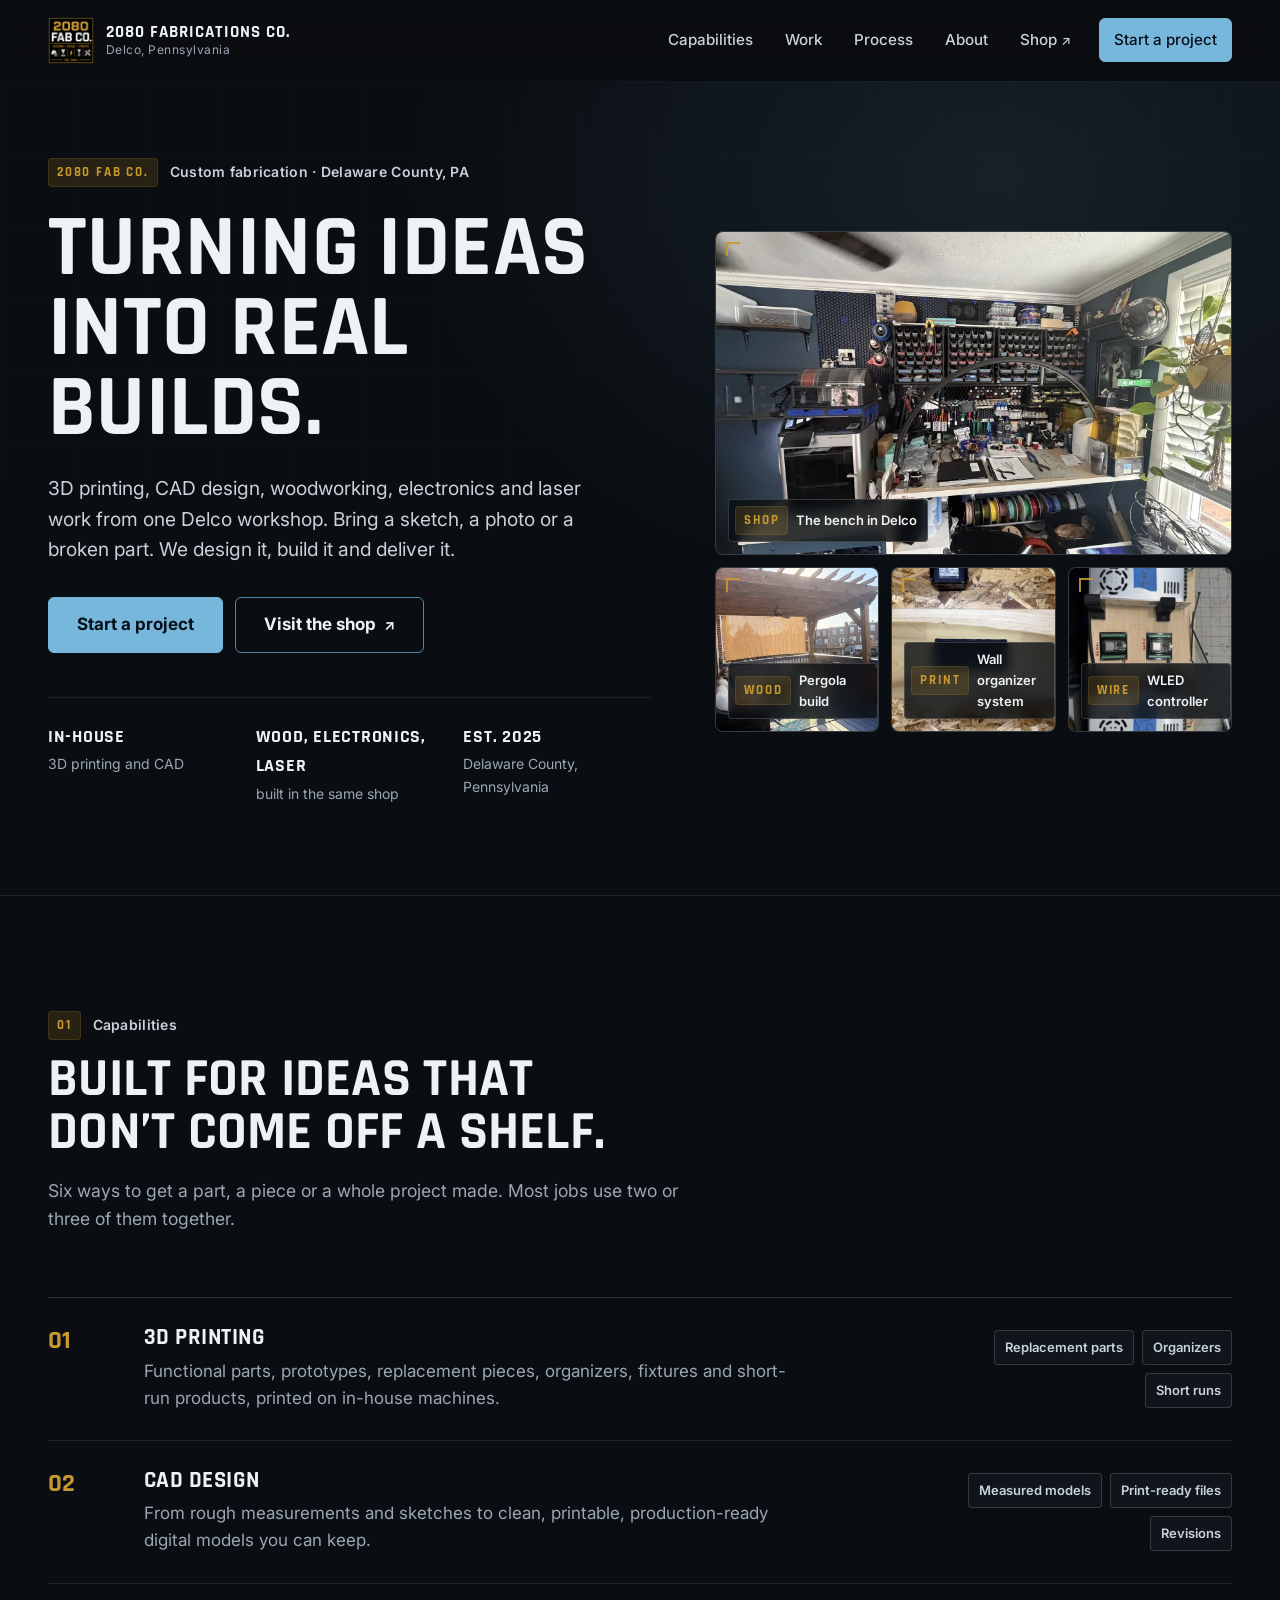
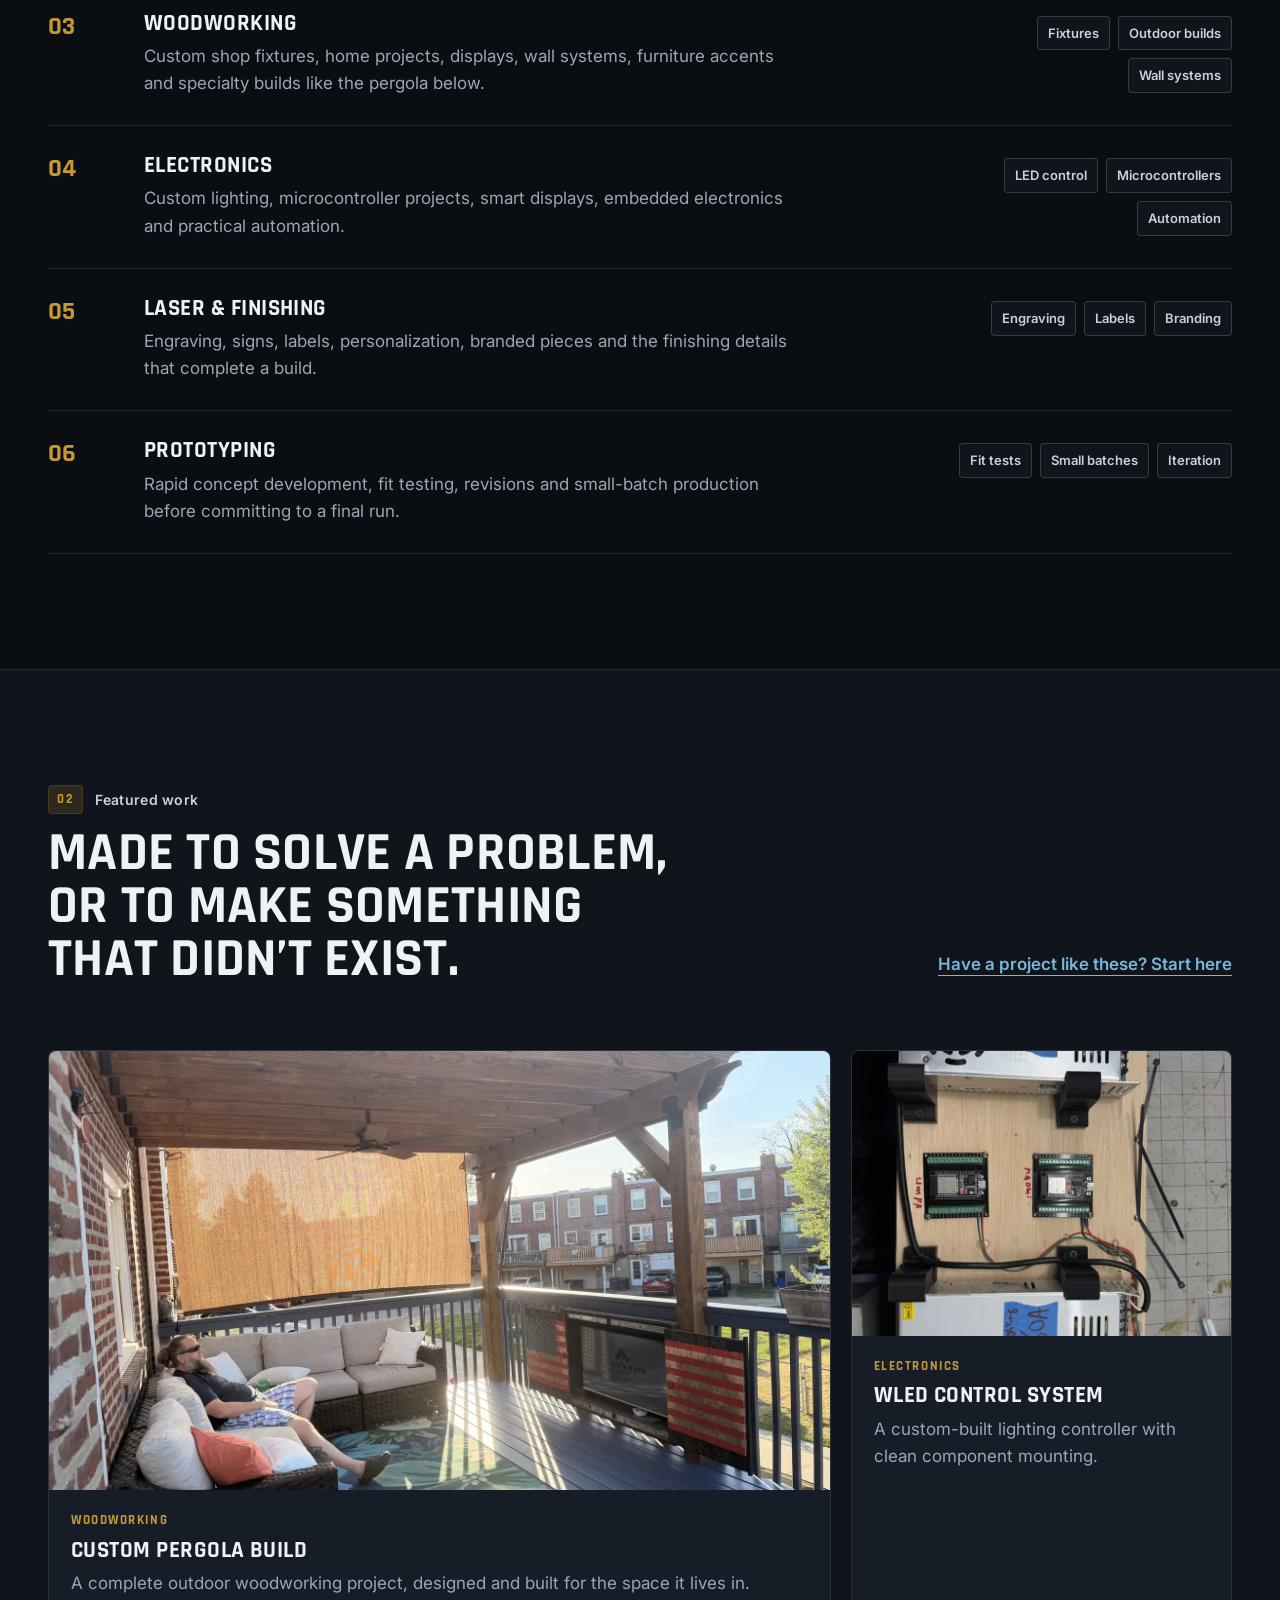
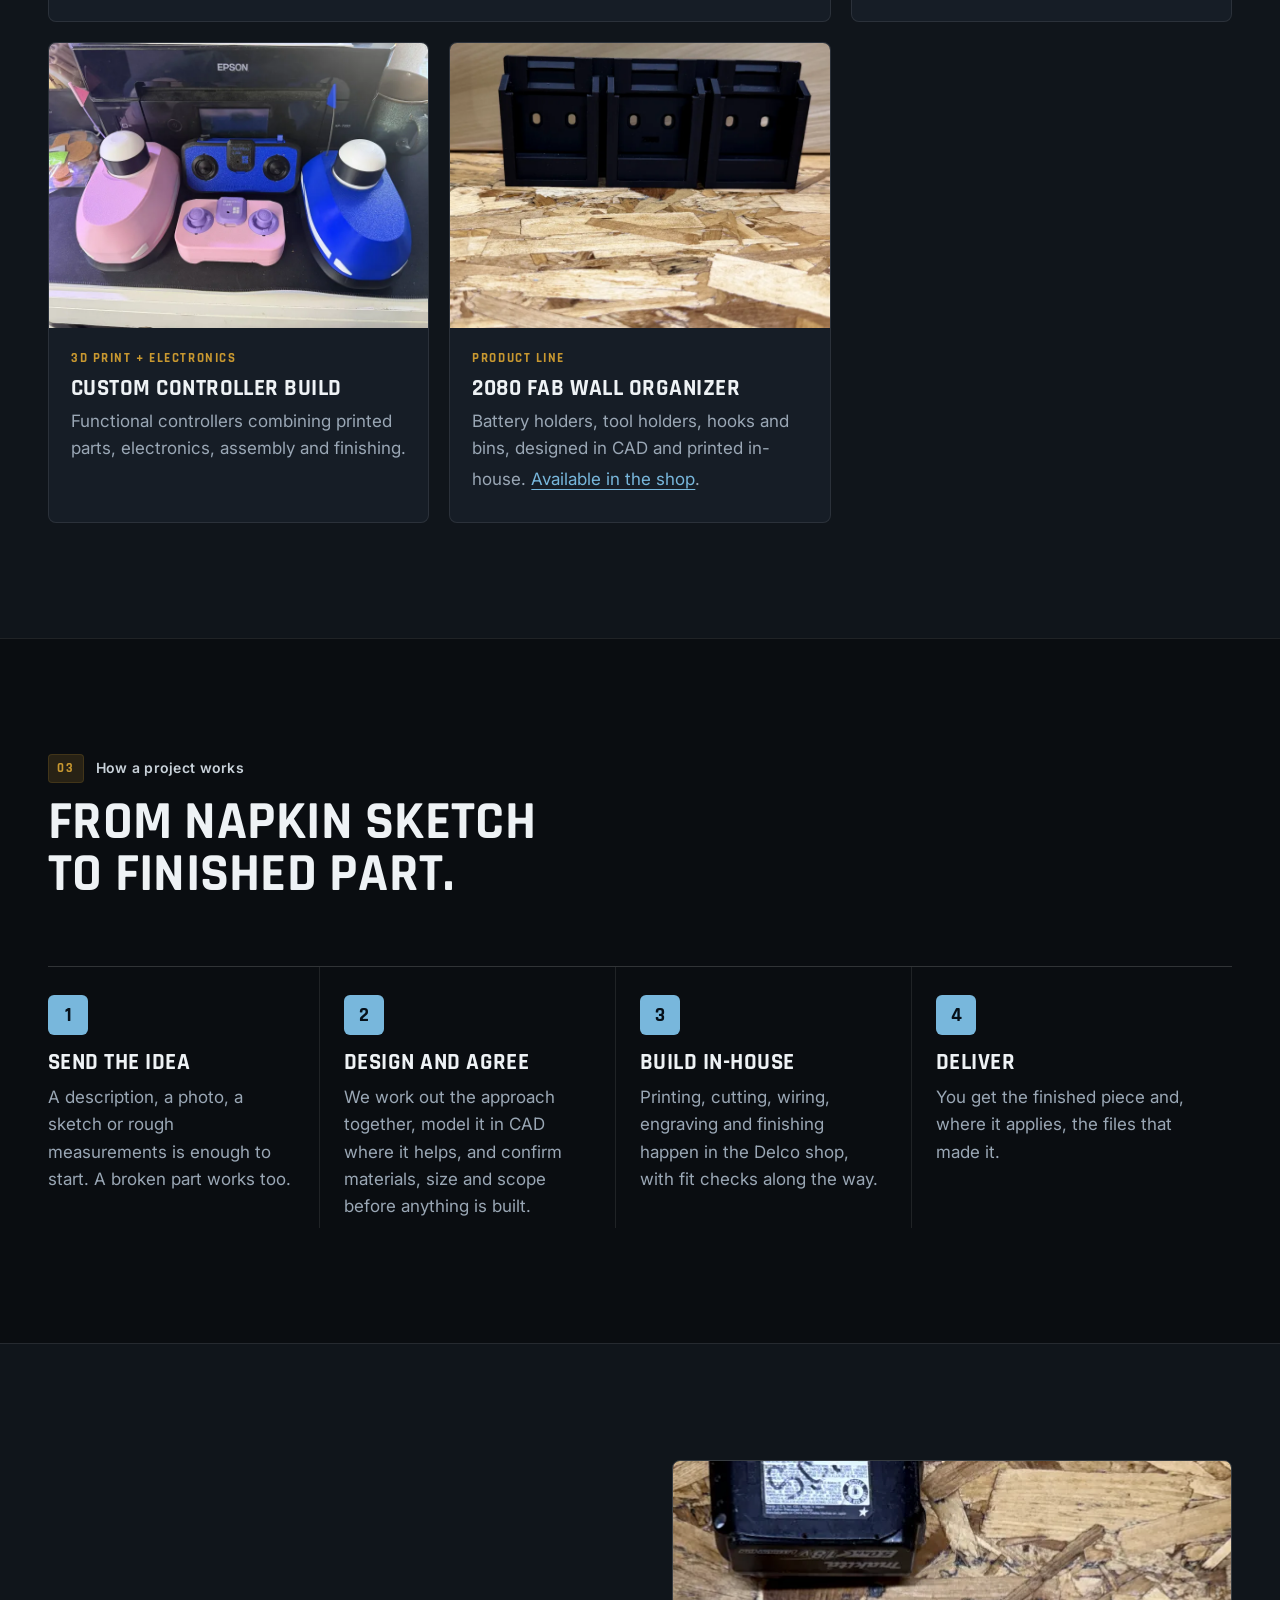
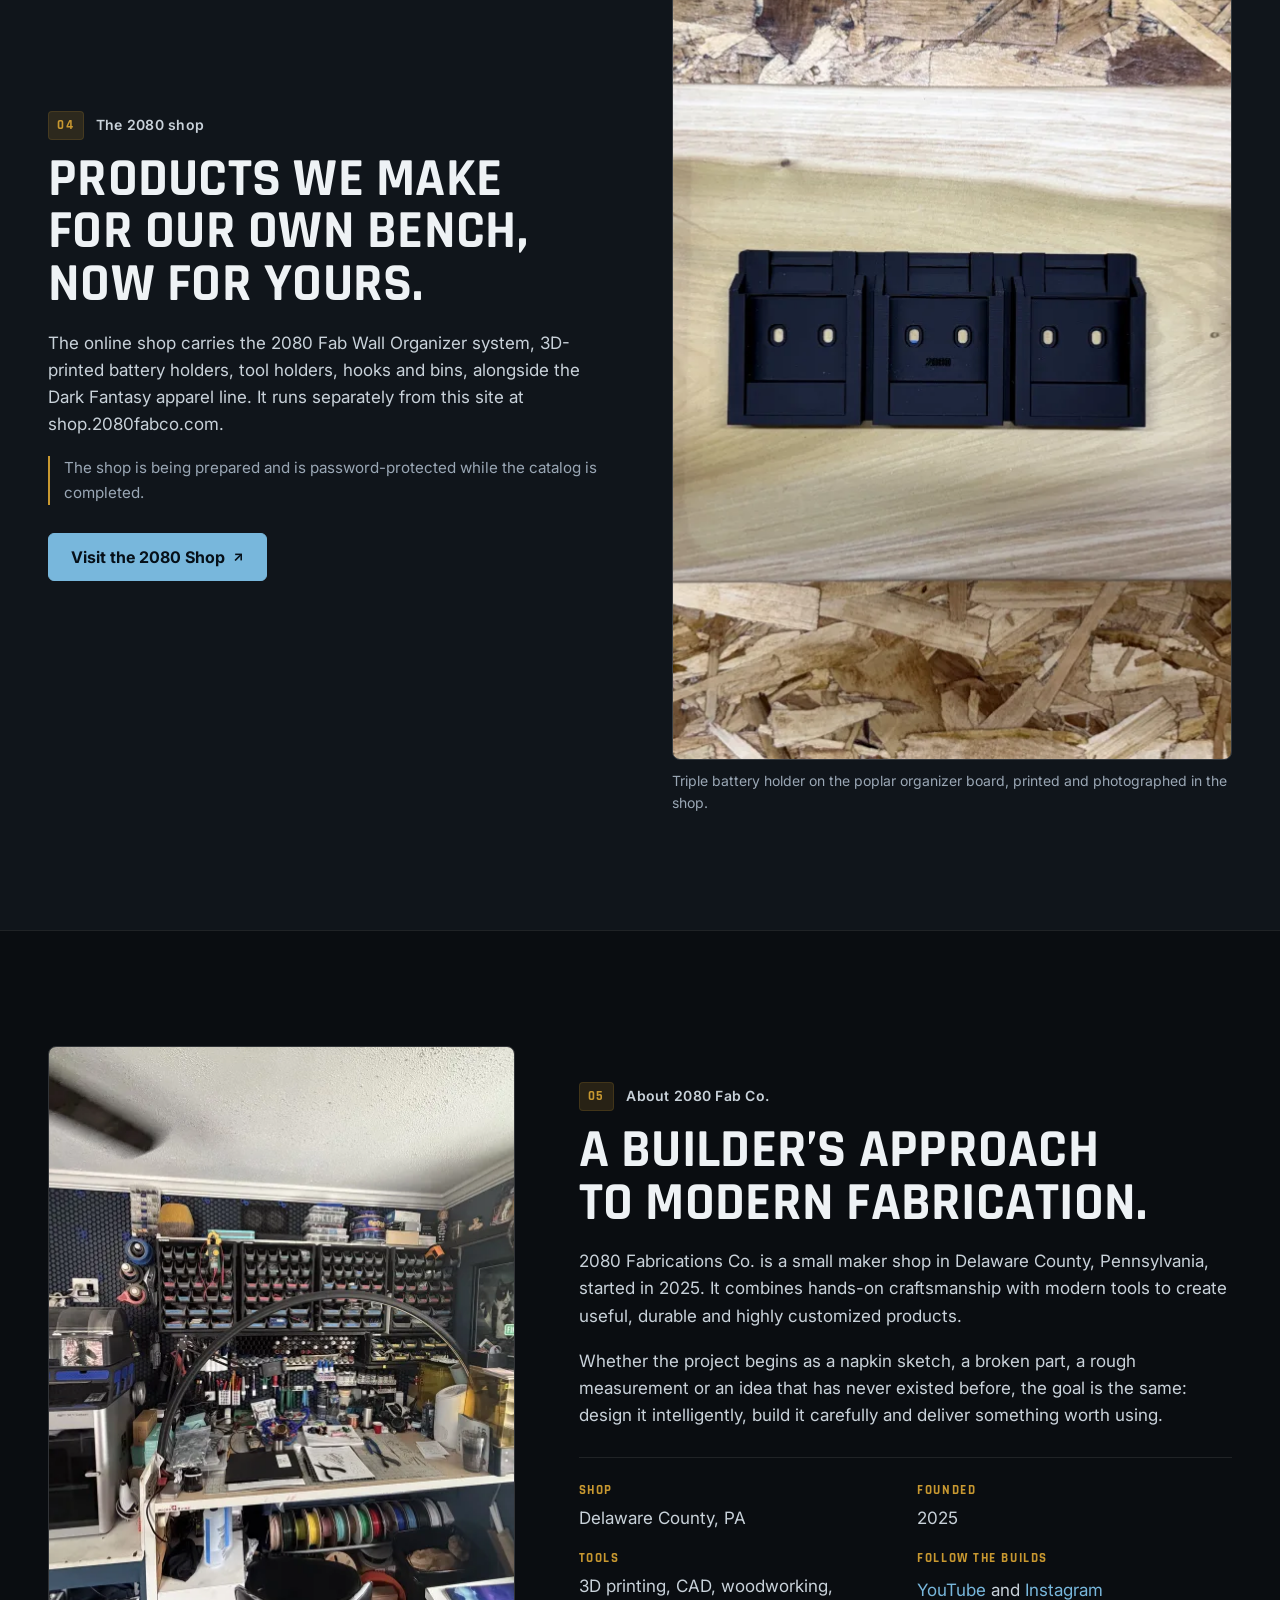
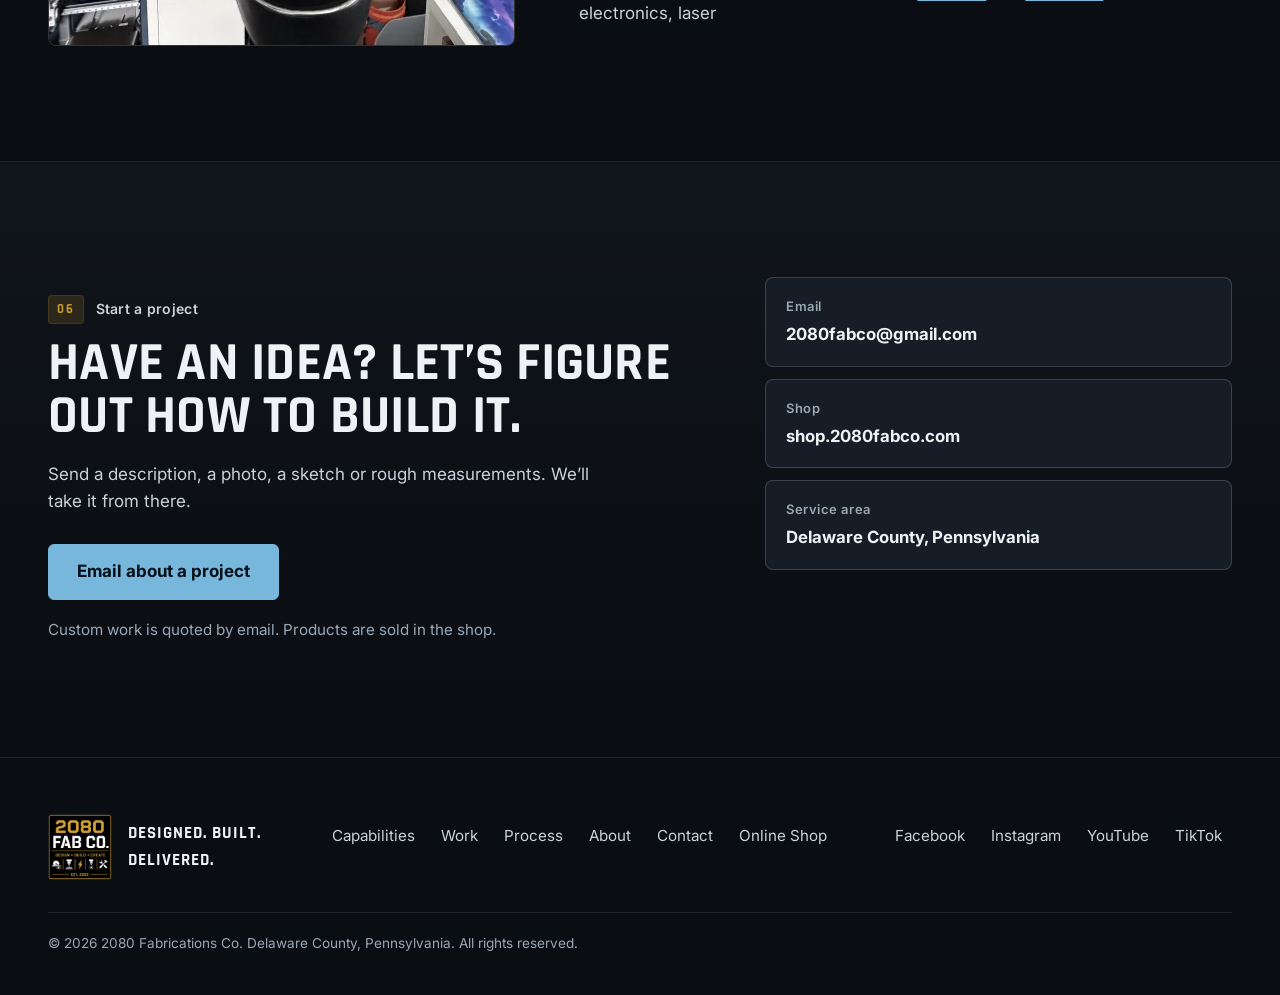
==== commit 5a1dd6f9: "Build 02: full visual redesign concept of the main website (local only, not for deploy) - New sectio" ====
--- a/index.html
+++ b/index.html
@@ -3,28 +3,32 @@
 <head>
   <meta charset="UTF-8" />
   <meta name="viewport" content="width=device-width, initial-scale=1.0" />
-  <meta name="description" content="2080 Fabrications Co. provides custom 3D printing, CAD design, woodworking, electronics, prototyping, and fabrication services." />
-  <title>2080 Fabrications Co. | Designed. Built. Delivered.</title>
+  <meta name="description" content="2080 Fabrications Co. is a Delaware County, PA maker shop: custom 3D printing, CAD design, woodworking, electronics, laser work and prototyping, plus an online shop of in-house products." />
+  <title>2080 Fabrications Co. | Custom fabrication in Delco, PA</title>
   <link rel="canonical" href="https://2080fabco.com/" />
   <meta name="theme-color" content="#0a0d11" />
   <meta property="og:type" content="website" />
   <meta property="og:site_name" content="2080 Fabrications Co." />
-  <meta property="og:title" content="2080 Fabrications Co. | Designed. Built. Delivered." />
-  <meta property="og:description" content="Custom 3D printing, CAD design, woodworking, electronics, prototyping, and fabrication services in Delaware County, Pennsylvania." />
+  <meta property="og:title" content="2080 Fabrications Co. | Custom fabrication in Delco, PA" />
+  <meta property="og:description" content="Custom 3D printing, CAD design, woodworking, electronics, laser work and prototyping from one Delaware County workshop." />
   <meta property="og:url" content="https://2080fabco.com/" />
   <meta property="og:image" content="https://2080fabco.com/assets/shop.jpg" />
   <meta property="og:image:width" content="1600" />
   <meta property="og:image:height" content="1200" />
   <meta property="og:image:alt" content="2080 Fab Co. electronics and fabrication workspace" />
   <meta name="twitter:card" content="summary_large_image" />
-  <meta name="twitter:title" content="2080 Fabrications Co. | Designed. Built. Delivered." />
-  <meta name="twitter:description" content="Custom 3D printing, CAD design, woodworking, electronics, prototyping, and fabrication services in Delaware County, Pennsylvania." />
+  <meta name="twitter:title" content="2080 Fabrications Co. | Custom fabrication in Delco, PA" />
+  <meta name="twitter:description" content="Custom 3D printing, CAD design, woodworking, electronics, laser work and prototyping from one Delaware County workshop." />
   <meta name="twitter:image" content="https://2080fabco.com/assets/shop.jpg" />
   <link rel="icon" href="/favicon.ico" sizes="32x32" />
   <link rel="icon" type="image/png" sizes="32x32" href="/icons/icon-32.png" />
   <link rel="icon" type="image/png" sizes="192x192" href="/icons/icon-192.png" />
   <link rel="apple-touch-icon" sizes="180x180" href="/icons/icon-180.png" />
   <link rel="manifest" href="/site.webmanifest" />
+  <link rel="preconnect" href="https://fonts.googleapis.com">
+  <link rel="preconnect" href="https://fonts.gstatic.com" crossorigin>
+  <link href="https://fonts.googleapis.com/css2?family=Inter:wght@400;500;600;700&family=Rajdhani:wght@600;700&display=swap" rel="stylesheet">
+  <link rel="stylesheet" href="styles.css" />
   <script type="application/ld+json">
   {
     "@context": "https://schema.org",
@@ -35,7 +39,7 @@
     "url": "https://2080fabco.com/",
     "logo": "https://2080fabco.com/icons/icon-512.png",
     "image": "https://2080fabco.com/assets/shop.jpg",
-    "description": "Custom 3D printing, CAD design, woodworking, electronics, prototyping, and fabrication services in Delaware County, Pennsylvania.",
+    "description": "Custom 3D printing, CAD design, woodworking, electronics, laser work and prototyping in Delaware County, Pennsylvania.",
     "email": "2080fabco@gmail.com",
     "foundingDate": "2025",
     "address": { "@type": "PostalAddress", "addressRegion": "PA", "addressCountry": "US" },
@@ -50,219 +54,268 @@
     ]
   }
   </script>
-  <link rel="preconnect" href="https://fonts.googleapis.com">
-  <link rel="preconnect" href="https://fonts.gstatic.com" crossorigin>
-  <link href="https://fonts.googleapis.com/css2?family=Inter:wght@400;500;600;700;800&family=Rajdhani:wght@600;700&display=swap" rel="stylesheet">
-  <link rel="stylesheet" href="styles.css" />
 </head>
 <body>
   <a class="skip-link" href="#top">Skip to content</a>
-  <header class="site-header">
-    <a class="brand" href="#top" aria-label="2080 Fabrications Co. home">
-      <img class="brand-logo" src="assets/optimized/2080-logo-96.png" width="96" height="98" alt="2080 Fab Co. logo">
-      <span class="brand-name">2080 FABRICATIONS CO.</span>
-    </a>
-
-    <button class="menu-toggle" type="button" aria-label="Open navigation" aria-expanded="false" aria-controls="primary-nav">☰</button>
-
-    <nav id="primary-nav" class="nav-links" aria-label="Main navigation">
-      <a href="#services">Services</a>
-      <a href="#work">Our Work</a>
-      <a href="#about">About</a>
-      <a href="https://shop.2080fabco.com">Shop</a>
-      <a class="nav-cta" href="#contact">Start a Project</a>
-    </nav>
+
+  <header class="site-header" id="site-header">
+    <div class="wrap header-inner">
+      <a class="brand" href="#top" aria-label="2080 Fabrications Co. home">
+        <img class="brand-logo" src="assets/optimized/2080-logo-96.png" width="96" height="98" alt="2080 Fab Co. badge logo">
+        <span class="brand-text"><span class="brand-name">2080 Fabrications Co.</span><span class="brand-sub">Delco, Pennsylvania</span></span>
+      </a>
+
+      <button class="menu-toggle" type="button" aria-label="Open navigation" aria-expanded="false" aria-controls="primary-nav">
+        <span class="menu-toggle__icon" aria-hidden="true"><span></span><span></span><span></span></span>
+        <span class="menu-toggle__text">Menu</span>
+      </button>
+
+      <nav id="primary-nav" class="nav" aria-label="Main navigation">
+        <a href="#capabilities">Capabilities</a>
+        <a href="#work">Work</a>
+        <a href="#process">Process</a>
+        <a href="#about">About</a>
+        <a href="https://shop.2080fabco.com" class="nav-shop">Shop <span class="ext" aria-hidden="true">&#8599;</span></a>
+        <a class="button primary nav-cta" href="#contact">Start a project</a>
+      </nav>
+    </div>
   </header>
 
   <main id="top" tabindex="-1">
-    <section class="hero">
-      <div class="hero-grid-overlay"></div>
-
-      <div class="hero-content">
-        <p class="eyebrow">CUSTOM FABRICATION • DELCO, PA</p>
-        <h1>Designed.<br>Built.<br><span>Delivered.</span></h1>
-        <p class="hero-copy">
-          Custom 3D printing, CAD design, woodworking, electronics, and practical fabrication—built around your idea.
-        </p>
-        <div class="hero-actions">
-          <a class="button primary" href="#contact">Start Your Project</a>
-          <a class="button secondary" href="#work">See Our Work</a>
-        </div>
-      </div>
-
-      <div class="hero-visual photo-hero">
-        <picture>
-          <source type="image/webp" srcset="assets/optimized/printer-480.webp">
-          <img src="assets/printer.jpg" width="480" height="640" alt="Bambu Lab 3D printer producing a custom part" fetchpriority="high" decoding="async">
-        </picture>
-        <div class="photo-badge">IN-HOUSE 3D PRINTING</div>
-      </div>
-
-      <div class="hero-stats">
-        <div><strong>3D</strong><span>Printing</span></div>
-        <div><strong>CAD</strong><span>Design</span></div>
-        <div><strong>ONE</strong><span>Shop. Many Capabilities.</span></div>
-      </div>
-    </section>
-
-    <section class="section intro-strip">
-      <p>From the first sketch to the finished piece, we turn practical ideas into real products.</p>
-    </section>
-
-    <section id="services" class="section">
-      <div class="section-heading">
-        <p class="eyebrow">WHAT WE DO</p>
-        <h2>Built for ideas that don’t come off a shelf.</h2>
-        <p>Flexible fabrication services for homeowners, makers, small businesses, and custom projects.</p>
-      </div>
-
-      <div class="service-grid">
-        <article class="service-card">
-          <span class="service-number">01</span>
-          <h3>3D Printing</h3>
-          <p>Functional parts, prototypes, replacement pieces, organizers, fixtures, and short-run products.</p>
-        </article>
-        <article class="service-card">
-          <span class="service-number">02</span>
-          <h3>CAD Design</h3>
-          <p>From rough measurements and sketches to clean, printable, production-ready digital models.</p>
-        </article>
-        <article class="service-card">
-          <span class="service-number">03</span>
-          <h3>Woodworking</h3>
-          <p>Custom shop fixtures, home projects, displays, wall systems, furniture accents, and specialty builds.</p>
-        </article>
-        <article class="service-card">
-          <span class="service-number">04</span>
-          <h3>Electronics</h3>
-          <p>Custom lighting, microcontroller projects, smart displays, embedded electronics, and practical automation.</p>
-        </article>
-        <article class="service-card">
-          <span class="service-number">05</span>
-          <h3>Laser & Finishing</h3>
-          <p>Engraving, signs, labels, personalization, branded pieces, and finishing details that complete the build.</p>
-        </article>
-        <article class="service-card">
-          <span class="service-number">06</span>
-          <h3>Prototyping</h3>
-          <p>Rapid concept development, fit testing, revisions, and small-batch production before committing to a final run.</p>
-        </article>
-      </div>
-    </section>
-
-    <section id="work" class="section dark-panel">
-      <div class="section-heading">
-        <p class="eyebrow">FEATURED WORK</p>
-        <h2>Made to solve a problem—or create something nobody else has.</h2>
-      </div>
-
-      <div class="project-grid">
-        <article class="project-card">
+
+    <section class="hero" aria-labelledby="hero-heading">
+      <div class="wrap hero-grid">
+        <div class="hero-copy">
+          <p class="spec-label"><span class="spec-code">2080 FAB CO.</span>Custom fabrication &middot; Delaware County, PA</p>
+          <h1 id="hero-heading">Turning ideas<br>into real builds.</h1>
+          <p class="lede">3D printing, CAD design, woodworking, electronics and laser work from one Delco workshop. Bring a sketch, a photo or a broken part. We design it, build it and deliver it.</p>
+          <div class="actions">
+            <a class="button primary large" href="#contact">Start a project</a>
+            <a class="button secondary large" href="https://shop.2080fabco.com">Visit the shop <span class="ext" aria-hidden="true">&#8599;</span></a>
+          </div>
+          <ul class="hero-facts" aria-label="Quick facts">
+            <li><strong>In-house</strong><span>3D printing and CAD</span></li>
+            <li><strong>Wood, electronics, laser</strong><span>built in the same shop</span></li>
+            <li><strong>Est. 2025</strong><span>Delaware County, Pennsylvania</span></li>
+          </ul>
+        </div>
+
+        <div class="hero-mosaic">
+          <figure class="tile tile--main">
+            <picture>
+              <source type="image/webp" srcset="assets/optimized/shop-800.webp 800w, assets/optimized/shop-1200.webp 1200w" sizes="(max-width: 900px) 100vw, 46vw">
+              <img src="assets/optimized/shop-800.jpg" width="800" height="600" alt="2080 Fab Co. electronics and fabrication workspace" fetchpriority="high" decoding="async">
+            </picture>
+            <figcaption><span class="spec-code">SHOP</span>The bench in Delco</figcaption>
+          </figure>
+          <figure class="tile">
+            <picture>
+              <source type="image/webp" srcset="assets/optimized/pergola-800.webp">
+              <img src="assets/optimized/pergola-800.jpg" width="800" height="600" alt="Finished custom pergola build" loading="lazy" decoding="async">
+            </picture>
+            <figcaption><span class="spec-code">WOOD</span>Pergola build</figcaption>
+          </figure>
+          <figure class="tile">
+            <picture>
+              <source type="image/webp" srcset="assets/optimized/organizer-board-900.webp">
+              <img src="assets/optimized/organizer-board-900.jpg" width="900" height="900" alt="3D-printed triple battery holder mounted on a poplar wall organizer board" loading="lazy" decoding="async">
+            </picture>
+            <figcaption><span class="spec-code">PRINT</span>Wall organizer system</figcaption>
+          </figure>
+          <figure class="tile">
+            <picture>
+              <source type="image/webp" srcset="assets/optimized/wled-board-800.webp">
+              <img src="assets/optimized/wled-board-800.jpg" width="800" height="1067" alt="Custom WLED electronics control board" loading="lazy" decoding="async">
+            </picture>
+            <figcaption><span class="spec-code">WIRE</span>WLED controller</figcaption>
+          </figure>
+        </div>
+      </div>
+    </section>
+
+    <section id="capabilities" class="section" aria-labelledby="capabilities-heading">
+      <div class="wrap">
+        <div class="section-head">
+          <p class="spec-label"><span class="spec-code">01</span>Capabilities</p>
+          <h2 id="capabilities-heading">Built for ideas that don&rsquo;t come off a shelf.</h2>
+          <p class="section-intro">Six ways to get a part, a piece or a whole project made. Most jobs use two or three of them together.</p>
+        </div>
+        <ol class="ledger">
+          <li class="ledger-row">
+            <span class="ledger-num" aria-hidden="true">01</span>
+            <div class="ledger-body"><h3>3D printing</h3><p>Functional parts, prototypes, replacement pieces, organizers, fixtures and short-run products, printed on in-house machines.</p></div>
+            <ul class="tags" aria-label="Typical work"><li>Replacement parts</li><li>Organizers</li><li>Short runs</li></ul>
+          </li>
+          <li class="ledger-row">
+            <span class="ledger-num" aria-hidden="true">02</span>
+            <div class="ledger-body"><h3>CAD design</h3><p>From rough measurements and sketches to clean, printable, production-ready digital models you can keep.</p></div>
+            <ul class="tags" aria-label="Typical work"><li>Measured models</li><li>Print-ready files</li><li>Revisions</li></ul>
+          </li>
+          <li class="ledger-row">
+            <span class="ledger-num" aria-hidden="true">03</span>
+            <div class="ledger-body"><h3>Woodworking</h3><p>Custom shop fixtures, home projects, displays, wall systems, furniture accents and specialty builds like the pergola below.</p></div>
+            <ul class="tags" aria-label="Typical work"><li>Fixtures</li><li>Outdoor builds</li><li>Wall systems</li></ul>
+          </li>
+          <li class="ledger-row">
+            <span class="ledger-num" aria-hidden="true">04</span>
+            <div class="ledger-body"><h3>Electronics</h3><p>Custom lighting, microcontroller projects, smart displays, embedded electronics and practical automation.</p></div>
+            <ul class="tags" aria-label="Typical work"><li>LED control</li><li>Microcontrollers</li><li>Automation</li></ul>
+          </li>
+          <li class="ledger-row">
+            <span class="ledger-num" aria-hidden="true">05</span>
+            <div class="ledger-body"><h3>Laser &amp; finishing</h3><p>Engraving, signs, labels, personalization, branded pieces and the finishing details that complete a build.</p></div>
+            <ul class="tags" aria-label="Typical work"><li>Engraving</li><li>Labels</li><li>Branding</li></ul>
+          </li>
+          <li class="ledger-row">
+            <span class="ledger-num" aria-hidden="true">06</span>
+            <div class="ledger-body"><h3>Prototyping</h3><p>Rapid concept development, fit testing, revisions and small-batch production before committing to a final run.</p></div>
+            <ul class="tags" aria-label="Typical work"><li>Fit tests</li><li>Small batches</li><li>Iteration</li></ul>
+          </li>
+        </ol>
+      </div>
+    </section>
+
+    <section id="work" class="section section--panel" aria-labelledby="work-heading">
+      <div class="wrap">
+        <div class="section-head section-head--row">
+          <div>
+            <p class="spec-label"><span class="spec-code">02</span>Featured work</p>
+            <h2 id="work-heading">Made to solve a problem, or to make something that didn&rsquo;t exist.</h2>
+          </div>
+          <a class="textlink" href="#contact">Have a project like these? Start here</a>
+        </div>
+        <div class="work-grid">
+          <article class="work-card work-card--wide">
+            <picture>
+              <source type="image/webp" srcset="assets/optimized/pergola-800.webp 800w, assets/optimized/pergola-1200.webp 1200w" sizes="(max-width: 900px) 100vw, 60vw">
+              <img src="assets/optimized/pergola-800.jpg" width="800" height="600" alt="Finished custom pergola build" loading="lazy" decoding="async">
+            </picture>
+            <div class="work-info"><p class="work-tag">Woodworking</p><h3>Custom pergola build</h3><p>A complete outdoor woodworking project, designed and built for the space it lives in.</p></div>
+          </article>
+          <article class="work-card">
+            <picture>
+              <source type="image/webp" srcset="assets/optimized/wled-board-800.webp">
+              <img src="assets/optimized/wled-board-800.jpg" width="800" height="1067" alt="Custom WLED electronics control board" loading="lazy" decoding="async">
+            </picture>
+            <div class="work-info"><p class="work-tag">Electronics</p><h3>WLED control system</h3><p>A custom-built lighting controller with clean component mounting.</p></div>
+          </article>
+          <article class="work-card">
+            <picture>
+              <source type="image/webp" srcset="assets/optimized/cyberbrick-800.webp 800w, assets/optimized/cyberbrick-1200.webp 1200w" sizes="(max-width: 900px) 100vw, 30vw">
+              <img src="assets/optimized/cyberbrick-800.jpg" width="800" height="600" alt="Custom Cyberbrick bumper car controllers" loading="lazy" decoding="async">
+            </picture>
+            <div class="work-info"><p class="work-tag">3D print + electronics</p><h3>Custom controller build</h3><p>Functional controllers combining printed parts, electronics, assembly and finishing.</p></div>
+          </article>
+          <article class="work-card">
+            <picture>
+              <source type="image/webp" srcset="assets/optimized/organizer-three-900.webp">
+              <img src="assets/optimized/organizer-three-900.jpg" width="900" height="900" alt="3D-printed triple battery holder for the 2080 Fab Wall Organizer system" loading="lazy" decoding="async">
+            </picture>
+            <div class="work-info"><p class="work-tag">Product line</p><h3>2080 Fab Wall Organizer</h3><p>Battery holders, tool holders, hooks and bins, designed in CAD and printed in-house. <a href="https://shop.2080fabco.com">Available in the shop</a>.</p></div>
+          </article>
+        </div>
+      </div>
+    </section>
+
+    <section id="process" class="section" aria-labelledby="process-heading">
+      <div class="wrap">
+        <div class="section-head">
+          <p class="spec-label"><span class="spec-code">03</span>How a project works</p>
+          <h2 id="process-heading">From napkin sketch to finished part.</h2>
+        </div>
+        <ol class="steps">
+          <li class="step"><span class="step-num" aria-hidden="true">1</span><h3>Send the idea</h3><p>A description, a photo, a sketch or rough measurements is enough to start. A broken part works too.</p></li>
+          <li class="step"><span class="step-num" aria-hidden="true">2</span><h3>Design and agree</h3><p>We work out the approach together, model it in CAD where it helps, and confirm materials, size and scope before anything is built.</p></li>
+          <li class="step"><span class="step-num" aria-hidden="true">3</span><h3>Build in-house</h3><p>Printing, cutting, wiring, engraving and finishing happen in the Delco shop, with fit checks along the way.</p></li>
+          <li class="step"><span class="step-num" aria-hidden="true">4</span><h3>Deliver</h3><p>You get the finished piece and, where it applies, the files that made it.</p></li>
+        </ol>
+      </div>
+    </section>
+
+    <section id="shop" class="section section--panel" aria-labelledby="shop-heading">
+      <div class="wrap shop-grid">
+        <div class="shop-copy">
+          <p class="spec-label"><span class="spec-code">04</span>The 2080 shop</p>
+          <h2 id="shop-heading">Products we make for our own bench, now for yours.</h2>
+          <p>The online shop carries the 2080 Fab Wall Organizer system, 3D-printed battery holders, tool holders, hooks and bins, alongside the Dark Fantasy apparel line. It runs separately from this site at shop.2080fabco.com.</p>
+          <p class="shop-note">The shop is being prepared and is password-protected while the catalog is completed.</p>
+          <div class="actions">
+            <a class="button primary" href="https://shop.2080fabco.com">Visit the 2080 Shop <span class="ext" aria-hidden="true">&#8599;</span></a>
+          </div>
+        </div>
+        <figure class="shop-photo">
           <picture>
-            <source type="image/webp" srcset="assets/optimized/pergola-800.webp 800w, assets/optimized/pergola-1200.webp 1200w" sizes="(max-width: 900px) 100vw, 400px">
-            <img class="project-photo" src="assets/optimized/pergola-800.jpg" width="800" height="600" alt="Finished custom pergola build" loading="lazy" decoding="async">
+            <source type="image/webp" srcset="assets/optimized/organizer-board-900.webp 900w, assets/optimized/organizer-board-1400.webp 1400w" sizes="(max-width: 900px) 100vw, 44vw">
+            <img src="assets/optimized/organizer-board-900.jpg" width="900" height="900" alt="3D-printed triple battery holder mounted on a poplar wall organizer board" loading="lazy" decoding="async">
           </picture>
-          <div class="project-info">
-            <h3>Custom Pergola Build</h3>
-            <p>A complete outdoor woodworking project designed and built for the space.</p>
-          </div>
-        </article>
-
-        <article class="project-card">
+          <figcaption>Triple battery holder on the poplar organizer board, printed and photographed in the shop.</figcaption>
+        </figure>
+      </div>
+    </section>
+
+    <section id="about" class="section" aria-labelledby="about-heading">
+      <div class="wrap about-grid">
+        <figure class="about-photo">
           <picture>
-            <source type="image/webp" srcset="assets/optimized/wled-board-800.webp">
-            <img class="project-photo" src="assets/optimized/wled-board-800.jpg" width="800" height="1067" alt="Custom WLED electronics control board" loading="lazy" decoding="async">
+            <source type="image/webp" srcset="assets/optimized/shop-800.webp 800w, assets/optimized/shop-1200.webp 1200w" sizes="(max-width: 900px) 100vw, 44vw">
+            <img src="assets/optimized/shop-800.jpg" width="800" height="600" alt="2080 Fab Co. electronics and fabrication workspace" loading="lazy" decoding="async">
           </picture>
-          <div class="project-info">
-            <h3>WLED Control System</h3>
-            <p>A custom-built electronics and lighting control setup with clean component mounting.</p>
-          </div>
-        </article>
-
-        <article class="project-card">
-          <picture>
-            <source type="image/webp" srcset="assets/optimized/cyberbrick-800.webp 800w, assets/optimized/cyberbrick-1200.webp 1200w" sizes="(max-width: 900px) 100vw, 400px">
-            <img class="project-photo" src="assets/optimized/cyberbrick-800.jpg" width="800" height="600" alt="Custom Cyberbrick bumper car controllers" loading="lazy" decoding="async">
-          </picture>
-          <div class="project-info">
-            <h3>Custom Electronics Build</h3>
-            <p>Functional controllers combining printed parts, electronics, assembly, and finishing.</p>
-          </div>
-        </article>
-      </div>
-    </section>
-
-    <section id="about" class="section about-grid">
-      <div>
-        <p class="eyebrow">ABOUT 2080 FAB CO.</p>
-        <h2>A builder’s approach to modern fabrication.</h2>
-        <picture>
-          <source type="image/webp" srcset="assets/optimized/shop-800.webp 800w, assets/optimized/shop-1200.webp 1200w" sizes="(max-width: 900px) 100vw, 520px">
-          <img class="about-photo" src="assets/optimized/shop-800.jpg" width="800" height="600" alt="2080 Fab Co. electronics and fabrication workspace" loading="lazy" decoding="async">
-        </picture>
-      </div>
-      <div class="about-copy">
-        <p>
-          2080 Fabrications Co. combines hands-on craftsmanship with modern tools to create useful,
-          durable, and highly customized products.
-        </p>
-        <p>
-          Whether the project begins as a napkin sketch, a broken part, a rough measurement,
-          or an idea that has never existed before, the goal is the same: design it intelligently,
-          build it carefully, and deliver something worth using.
-        </p>
-      </div>
-    </section>
-
-    <section id="shop" class="section shop-banner">
-      <div>
-        <p class="eyebrow">2080 FAB CO. SHOP</p>
-        <h2>Original products are on the way.</h2>
-        <p>Shop accessories, printed solutions, patriotic designs, workshop gear, and limited-run builds.</p>
-        <p class="shop-note">The online shop is being prepared and is currently password-protected while the catalog is completed.</p>
-      </div>
-      <a class="button secondary" href="https://shop.2080fabco.com">Visit the 2080 Shop</a>
-    </section>
-
-    <section id="contact" class="section contact-section">
-      <div class="section-heading">
-        <p class="eyebrow">START A PROJECT</p>
-        <h2>Have an idea? Let’s figure out how to build it.</h2>
-        <p>Send a description, photo, sketch, or rough measurements. We’ll take it from there.</p>
-      </div>
-
-      <div class="contact-grid">
-        <a class="contact-card" href="mailto:2080fabco@gmail.com">
-          <span>Email</span>
-          <strong>2080fabco@gmail.com</strong>
-        </a>
-        <a class="contact-card" href="https://shop.2080fabco.com">
-          <span>Shop</span>
-          <strong>Online Shop</strong>
-        </a>
-        <div class="contact-card">
-          <span>Service Area</span>
-          <strong>Delaware County, Pennsylvania</strong>
-        </div>
-      </div>
-
-      <a class="button primary large" href="mailto:2080fabco@gmail.com?subject=New%20Project%20Request">Email About a Project</a>
+        </figure>
+        <div class="about-copy">
+          <p class="spec-label"><span class="spec-code">05</span>About 2080 Fab Co.</p>
+          <h2 id="about-heading">A builder&rsquo;s approach to modern fabrication.</h2>
+          <p>2080 Fabrications Co. is a small maker shop in Delaware County, Pennsylvania, started in 2025. It combines hands-on craftsmanship with modern tools to create useful, durable and highly customized products.</p>
+          <p>Whether the project begins as a napkin sketch, a broken part, a rough measurement or an idea that has never existed before, the goal is the same: design it intelligently, build it carefully and deliver something worth using.</p>
+          <dl class="bench">
+            <div><dt>Shop</dt><dd>Delaware County, PA</dd></div>
+            <div><dt>Founded</dt><dd>2025</dd></div>
+            <div><dt>Tools</dt><dd>3D printing, CAD, woodworking, electronics, laser</dd></div>
+            <div><dt>Follow the builds</dt><dd><a href="https://www.youtube.com/@2080Fabco" target="_blank" rel="noopener">YouTube</a> and <a href="https://www.instagram.com/2080fabrications/" target="_blank" rel="noopener">Instagram</a></dd></div>
+          </dl>
+        </div>
+      </div>
+    </section>
+
+    <section id="contact" class="section section--contact" aria-labelledby="contact-heading">
+      <div class="wrap contact-grid">
+        <div class="contact-copy">
+          <p class="spec-label"><span class="spec-code">06</span>Start a project</p>
+          <h2 id="contact-heading">Have an idea? Let&rsquo;s figure out how to build it.</h2>
+          <p>Send a description, a photo, a sketch or rough measurements. We&rsquo;ll take it from there.</p>
+          <a class="button primary large" href="mailto:2080fabco@gmail.com?subject=New%20Project%20Request">Email about a project</a>
+          <p class="contact-hint">Custom work is quoted by email. Products are sold in the shop.</p>
+        </div>
+        <ul class="contact-cards" aria-label="Contact details">
+          <li><a class="contact-card" href="mailto:2080fabco@gmail.com"><span class="contact-card__label">Email</span><strong>2080fabco@gmail.com</strong></a></li>
+          <li><a class="contact-card" href="https://shop.2080fabco.com"><span class="contact-card__label">Shop</span><strong>shop.2080fabco.com</strong></a></li>
+          <li><div class="contact-card contact-card--static"><span class="contact-card__label">Service area</span><strong>Delaware County, Pennsylvania</strong></div></li>
+        </ul>
+      </div>
     </section>
   </main>
 
-  <footer>
-    <div class="brand footer-brand">
-      <img class="footer-logo" src="assets/optimized/2080-logo-184.png" width="184" height="189" alt="2080 Fab Co. logo" loading="lazy" decoding="async">
+  <footer class="site-footer">
+    <div class="wrap footer-grid">
+      <div class="footer-brand">
+        <img class="footer-logo" src="assets/optimized/2080-logo-184.png" width="184" height="189" alt="2080 Fab Co. badge logo" loading="lazy" decoding="async">
+        <p class="footer-tagline">Designed. Built. Delivered.</p>
+      </div>
+      <nav class="footer-nav" aria-label="Footer">
+        <a href="#capabilities">Capabilities</a>
+        <a href="#work">Work</a>
+        <a href="#process">Process</a>
+        <a href="#about">About</a>
+        <a href="#contact">Contact</a>
+        <a href="https://shop.2080fabco.com">Online Shop</a>
+      </nav>
+      <nav class="footer-social" aria-label="Social media">
+        <a href="https://www.facebook.com/2080FabCo/" target="_blank" rel="noopener">Facebook</a>
+        <a href="https://www.instagram.com/2080fabrications/" target="_blank" rel="noopener">Instagram</a>
+        <a href="https://www.youtube.com/@2080Fabco" target="_blank" rel="noopener">YouTube</a>
+        <a href="https://www.tiktok.com/@2080fabco" target="_blank" rel="noopener">TikTok</a>
+      </nav>
+      <small class="footer-legal">&copy; <span id="year">2026</span> 2080 Fabrications Co. Delaware County, Pennsylvania. All rights reserved.</small>
     </div>
-    <p>Designed. Built. Delivered.</p>
-    <div class="social-links">
-      <a href="https://shop.2080fabco.com">Online Shop</a>
-      <a href="https://www.facebook.com/2080FabCo/" target="_blank" rel="noopener">Facebook</a>
-      <a href="https://www.instagram.com/2080fabrications/" target="_blank" rel="noopener">Instagram</a>
-      <a href="https://www.youtube.com/@2080Fabco" target="_blank" rel="noopener">YouTube</a>
-      <a href="https://www.tiktok.com/@2080fabco" target="_blank" rel="noopener">TikTok</a>
-    </div>
-    <small>© <span id="year"></span> 2080 Fabrications Co. All rights reserved.</small>
   </footer>
 
   <script src="script.js"></script>
--- a/styles.css
+++ b/styles.css
@@ -1,764 +1,240 @@
+/* 2080 Fabrications Co. - Build 02 visual redesign
+   Foundation: deep navy. Interactive: steel blue. Accent: the badge's gold, used sparingly.
+   Display type: Rajdhani. Body: Inter. Left-aligned, 1280px content width, 12-column grid. */
+
 :root {
-  --bg: #0a0d11;
-  --panel: #10151b;
-  --panel-2: #151c24;
-  --text: #f4f7fa;
+  --ink: #0a0d11;
+  --ink-2: #10151b;
+  --ink-3: #161d26;
+  --line: rgba(255, 255, 255, 0.09);
+  --line-strong: rgba(255, 255, 255, 0.16);
+  --text: #eef2f5;
+  --text-soft: #c9d2da;
   --muted: #9aa7b5;
-  --line: rgba(255,255,255,.10);
   --steel: #4f86a8;
   --steel-bright: #78b7dc;
-  --accent: #b7e2fa;
-  --max: 1220px;
-}
-
-* { box-sizing: border-box; }
-
-@media (prefers-reduced-motion: no-preference) {
-  html { scroll-behavior: smooth; }
-}
-
+  --steel-ink: #061019;
+  --gold: #c89830;
+  --gold-soft: rgba(200, 152, 48, 0.16);
+  --max: 1280px;
+  --gutter: clamp(20px, 4vw, 48px);
+  --radius: 8px;
+  --font-display: "Rajdhani", "Inter", system-ui, sans-serif;
+  --font-body: "Inter", system-ui, -apple-system, "Segoe UI", sans-serif;
+}
+
+*, *::before, *::after { box-sizing: border-box; }
+html { -webkit-text-size-adjust: 100%; }
+@media (prefers-reduced-motion: no-preference) { html { scroll-behavior: smooth; } }
 body {
   margin: 0;
-  font-family: Inter, system-ui, sans-serif;
+  font-family: var(--font-body);
+  font-size: 1.0625rem;
+  line-height: 1.6;
   color: var(--text);
-  background:
-    radial-gradient(circle at 80% 0%, rgba(79,134,168,.14), transparent 28%),
-    var(--bg);
-  line-height: 1.6;
-}
-
-a { color: inherit; text-decoration: none; }
-button { font: inherit; }
-
-.site-header {
-  position: sticky;
-  top: 0;
-  z-index: 50;
-  display: flex;
-  align-items: center;
-  justify-content: space-between;
-  gap: 24px;
-  min-height: 76px;
-  padding: 0 max(24px, calc((100vw - var(--max)) / 2));
-  background: rgba(10,13,17,.88);
-  backdrop-filter: blur(18px);
-  border-bottom: 1px solid var(--line);
-}
-
-.brand {
-  display: inline-flex;
-  align-items: center;
-  gap: 12px;
-  font-weight: 800;
-  letter-spacing: .08em;
-}
-
-.brand-mark {
-  font-family: Rajdhani, sans-serif;
-  font-size: 1.65rem;
-  line-height: 1;
-  letter-spacing: -.06em;
-}
-
-.brand-mark span { color: var(--steel-bright); }
-
-.brand-name {
-  font-size: .8125rem;
-  color: #dce4ea;
-}
-
-.nav-links {
-  display: flex;
-  align-items: center;
-  gap: 28px;
-  font-size: .92rem;
-  color: #c6d0d8;
-}
-
-.nav-links a:hover { color: white; }
-
-.nav-cta {
-  padding: 10px 16px;
-  border: 1px solid rgba(120,183,220,.5);
-  border-radius: 6px;
-}
-
-.menu-toggle {
-  display: none;
-  color: white;
-  background: transparent;
-  border: 0;
-  font-size: 1.5rem;
-}
-
-.hero {
-  position: relative;
-  min-height: calc(100vh - 76px);
-  overflow: hidden;
-  display: grid;
-  grid-template-columns: minmax(0, 1fr) minmax(420px, .95fr);
-  grid-template-rows: 1fr auto;
-  gap: 50px;
-  align-items: center;
-  padding: 90px max(24px, calc((100vw - var(--max)) / 2)) 34px;
-  border-bottom: 1px solid var(--line);
-}
-
-.hero-grid-overlay {
-  position: absolute;
-  inset: 0;
-  opacity: .21;
-  background-image:
-    linear-gradient(rgba(255,255,255,.05) 1px, transparent 1px),
-    linear-gradient(90deg, rgba(255,255,255,.05) 1px, transparent 1px);
-  background-size: 42px 42px;
-  mask-image: linear-gradient(to right, black, transparent 78%);
-  pointer-events: none;
-}
-
-.hero-content, .hero-visual, .hero-stats { position: relative; z-index: 1; }
-
-.eyebrow {
-  margin: 0 0 18px;
-  font-size: .8125rem;
-  font-weight: 800;
-  letter-spacing: .18em;
-  color: var(--steel-bright);
-}
-
-h1, h2, h3 {
-  margin-top: 0;
-  line-height: 1.05;
-}
-
-h1 {
-  margin-bottom: 26px;
-  font-family: Rajdhani, sans-serif;
-  font-size: clamp(4.3rem, 8vw, 7.3rem);
-  letter-spacing: -.055em;
-  text-transform: uppercase;
-}
-
-h1 span {
-  color: transparent;
-  -webkit-text-stroke: 1px var(--steel-bright);
-}
-
-.hero-copy {
-  max-width: 650px;
-  margin: 0;
-  font-size: clamp(1rem, 1.7vw, 1.22rem);
-  color: #b8c3cc;
-}
-
-.hero-actions {
-  display: flex;
-  flex-wrap: wrap;
-  gap: 14px;
-  margin-top: 34px;
-}
-
-.button {
-  display: inline-flex;
-  align-items: center;
-  justify-content: center;
-  min-height: 50px;
-  padding: 0 22px;
-  border-radius: 6px;
-  font-weight: 700;
-  transition: .2s ease;
-}
-
-@media (prefers-reduced-motion: no-preference) {
-  .button:hover { transform: translateY(-2px); }
-}
-
-.button.primary {
-  color: #061019;
-  background: var(--steel-bright);
-  box-shadow: 0 12px 32px rgba(78,145,185,.22);
-}
-
-.button.secondary {
-  color: white;
-  border: 1px solid rgba(255,255,255,.25);
-  background: rgba(255,255,255,.03);
-}
-
-.button.large { min-height: 58px; padding-inline: 28px; }
-
-.hero-visual {
-  min-height: 480px;
-  display: grid;
-  place-items: center;
-}
-
-.machine {
-  width: min(460px, 88%);
-  padding: 18px;
-  border: 1px solid rgba(255,255,255,.13);
-  border-radius: 18px;
-  background: linear-gradient(145deg, #1d2730, #0c1116);
-  box-shadow:
-    0 40px 90px rgba(0,0,0,.5),
-    inset 0 0 0 1px rgba(255,255,255,.025);
-  transform: perspective(900px) rotateY(-7deg) rotateX(2deg);
-}
-
-.machine-top {
-  display: flex;
-  gap: 6px;
-  margin-bottom: 12px;
-}
-
-.machine-top span {
-  width: 8px;
-  height: 8px;
-  border-radius: 50%;
-  background: #37444e;
-}
-
-.machine-window {
-  position: relative;
-  height: 330px;
-  overflow: hidden;
-  border: 8px solid #070a0d;
-  border-radius: 8px;
-  background:
-    linear-gradient(rgba(44,77,97,.18), rgba(10,15,19,.92)),
-    repeating-linear-gradient(90deg, transparent 0 38px, rgba(255,255,255,.025) 39px 40px);
-  box-shadow: inset 0 0 48px #000;
-}
-
-.gantry {
-  position: absolute;
-  top: 55px;
-  left: 22px;
-  right: 22px;
-  height: 12px;
-  background: #687985;
-  box-shadow: 0 8px 0 #11181d;
-}
-
-.print-head {
-  position: absolute;
-  top: 45px;
-  left: 48%;
-  width: 58px;
-  height: 76px;
-  border-radius: 5px;
-  background: linear-gradient(90deg, #26323b, #536572 45%, #1c242b);
-  box-shadow: 0 12px 20px rgba(0,0,0,.6);
-}
-
-.print-head::after {
-  content: "";
-  position: absolute;
-  left: 26px;
-  bottom: -20px;
-  width: 6px;
-  height: 22px;
-  background: var(--steel-bright);
-  box-shadow: 0 0 15px var(--steel-bright);
-}
-
-.print-bed {
-  position: absolute;
-  left: 30px;
-  right: 30px;
-  bottom: 30px;
-  height: 16px;
-  background: #53616b;
-  transform: perspective(450px) rotateX(60deg);
-  box-shadow: 0 12px 30px rgba(0,0,0,.8);
-}
-
-.printed-part {
-  position: absolute;
-  left: 38%;
-  bottom: 8px;
-  width: 110px;
-  height: 90px;
-  clip-path: polygon(12% 100%, 0 28%, 20% 0, 80% 0, 100% 28%, 88% 100%);
-  background:
-    repeating-linear-gradient(0deg, #4e95bb 0 4px, #63aed4 5px 7px);
-  transform: rotateX(-60deg);
-  transform-origin: bottom;
-  filter: drop-shadow(0 0 20px rgba(78,157,198,.35));
-}
-
-.machine-base {
-  display: flex;
-  align-items: center;
-  justify-content: space-between;
-  padding: 16px 4px 2px;
-  font-family: Rajdhani, sans-serif;
-  font-size: .8rem;
-  letter-spacing: .14em;
-  color: #8fa2b0;
-}
-
-.status-dot {
-  width: 9px;
-  height: 9px;
-  border-radius: 50%;
-  background: #82d49a;
-  box-shadow: 0 0 14px #82d49a;
-}
-
-.visual-label {
-  position: absolute;
-  padding: 7px 10px;
-  border: 1px solid rgba(120,183,220,.35);
-  border-radius: 4px;
-  background: rgba(9,13,17,.78);
-  font-size: .67rem;
-  font-weight: 800;
-  letter-spacing: .14em;
-  color: #ccecff;
-  backdrop-filter: blur(8px);
-}
-
-.label-one { top: 16%; left: 0; }
-.label-two { right: 0; top: 42%; }
-.label-three { left: 7%; bottom: 10%; }
-
-.hero-stats {
-  grid-column: 1 / -1;
-  display: grid;
-  grid-template-columns: 1fr 1fr 1.4fr;
-  border-top: 1px solid var(--line);
-  padding-top: 26px;
-}
-
-.hero-stats div {
-  display: flex;
-  align-items: baseline;
-  gap: 12px;
-  padding-right: 30px;
-}
-
-.hero-stats div + div {
-  padding-left: 30px;
-  border-left: 1px solid var(--line);
-}
-
-.hero-stats strong {
-  font-family: Rajdhani, sans-serif;
-  font-size: 1.45rem;
-  color: white;
-}
-
-.hero-stats span {
-  color: var(--muted);
-  font-size: .86rem;
-}
-
-.section {
-  max-width: var(--max);
-  margin: 0 auto;
-  padding: 110px 24px;
-}
-
-.intro-strip {
-  padding-top: 46px;
-  padding-bottom: 46px;
-  text-align: center;
-  font-family: Rajdhani, sans-serif;
-  font-size: clamp(1.5rem, 3vw, 2.35rem);
-  font-weight: 700;
-  color: #d4dde4;
-}
-
-.intro-strip p { margin: 0; }
-
-.section-heading {
-  max-width: 760px;
-  margin-bottom: 48px;
-}
-
-.section-heading h2, .about-grid h2, .shop-banner h2 {
-  margin-bottom: 18px;
-  font-family: Rajdhani, sans-serif;
-  font-size: clamp(2.4rem, 5vw, 4rem);
-  letter-spacing: -.035em;
-  text-transform: uppercase;
-}
-
-.section-heading > p:last-child,
-.shop-banner p,
-.about-copy {
-  color: var(--muted);
-}
-
-.service-grid {
-  display: grid;
-  grid-template-columns: repeat(3, 1fr);
-  border-top: 1px solid var(--line);
-  border-left: 1px solid var(--line);
-}
-
-.service-card {
-  min-height: 260px;
-  padding: 30px;
-  border-right: 1px solid var(--line);
-  border-bottom: 1px solid var(--line);
-  background: linear-gradient(145deg, rgba(255,255,255,.018), transparent);
-}
-
-.service-card:hover { background: rgba(79,134,168,.07); }
-
-.service-number {
-  display: block;
-  margin-bottom: 52px;
-  color: var(--steel-bright);
-  font-family: Rajdhani, sans-serif;
-  letter-spacing: .12em;
-}
-
-.service-card h3 {
-  font-family: Rajdhani, sans-serif;
-  font-size: 1.8rem;
-  text-transform: uppercase;
-}
-
-.service-card p { color: var(--muted); }
-
-.dark-panel {
-  max-width: none;
-  padding-inline: max(24px, calc((100vw - var(--max)) / 2));
-  background: var(--panel);
-  border-block: 1px solid var(--line);
-}
-
-.project-grid {
-  display: grid;
-  grid-template-columns: repeat(3, 1fr);
-  gap: 24px;
-}
-
-.project-card {
-  overflow: hidden;
-  border: 1px solid var(--line);
-  border-radius: 8px;
-  background: #0d1217;
-}
-
-.project-art {
-  position: relative;
-  aspect-ratio: 4/3;
-  overflow: hidden;
-  background-color: #172029;
-}
-
-.project-art::before,
-.project-art::after {
-  content: "";
-  position: absolute;
-  inset: 0;
-}
-
-.project-one .project-art::before {
-  background:
-    linear-gradient(90deg, transparent 49%, rgba(120,183,220,.42) 50% 51%, transparent 52%),
-    linear-gradient(0deg, transparent 49%, rgba(120,183,220,.25) 50% 51%, transparent 52%);
-  background-size: 58px 58px;
-  transform: perspective(700px) rotateX(12deg) rotateZ(-4deg) scale(1.2);
-}
-
-.project-one .project-art::after {
-  inset: 20% 15%;
-  border: 8px solid #5f4b39;
-  box-shadow:
-    50px 25px 0 -3px #425b6b,
-    -40px 40px 0 -6px #707b83,
-    70px -25px 0 -8px #324b5d;
-}
-
-.project-two .project-art::before {
-  inset: 18%;
-  border-radius: 30% 15% 32% 20%;
-  background: repeating-linear-gradient(0deg, #508fb2 0 5px, #73b6d7 6px 9px);
-  box-shadow:
-    -65px 45px 0 -25px #263844,
-    75px 35px 0 -32px #5e7180;
-  transform: rotate(-10deg);
-}
-
-.project-three .project-art::before {
-  background:
-    radial-gradient(circle at 24% 35%, #76bfe8 0 2px, transparent 3px),
-    radial-gradient(circle at 70% 65%, #76bfe8 0 2px, transparent 3px),
-    linear-gradient(28deg, transparent 47%, rgba(118,191,232,.7) 48% 49%, transparent 50%),
-    linear-gradient(-32deg, transparent 47%, rgba(118,191,232,.4) 48% 49%, transparent 50%);
-  background-size: 90px 90px, 110px 110px, 100% 100%, 100% 100%;
-}
-
-.art-label {
-  position: absolute;
-  z-index: 2;
-  left: 18px;
-  bottom: 16px;
-  padding: 7px 9px;
-  background: rgba(7,10,13,.78);
-  border: 1px solid rgba(255,255,255,.15);
-  font-size: .66rem;
-  font-weight: 800;
-  letter-spacing: .12em;
-}
-
-.project-info { padding: 24px; }
-.project-info h3 { font-size: 1.25rem; }
-.project-info p { color: var(--muted); }
-
-.about-grid {
-  display: grid;
-  grid-template-columns: .9fr 1.1fr;
-  gap: 80px;
-}
-
-.about-copy {
-  font-size: 1.08rem;
-}
-
-.shop-banner {
-  display: flex;
-  align-items: center;
-  justify-content: space-between;
-  gap: 40px;
-  padding: 60px;
-  border: 1px solid rgba(120,183,220,.25);
-  border-radius: 10px;
-  background:
-    linear-gradient(135deg, rgba(79,134,168,.18), rgba(255,255,255,.015));
-}
-
-.shop-banner > div { max-width: 750px; }
-.shop-banner h2 { margin-bottom: 12px; }
-
-.contact-section { text-align: center; }
-.contact-section .section-heading { margin-inline: auto; }
-
-.contact-grid {
-  display: grid;
-  grid-template-columns: repeat(3, 1fr);
-  gap: 16px;
-  margin-bottom: 34px;
-  text-align: left;
-}
-
-.contact-card {
-  display: flex;
-  flex-direction: column;
-  min-height: 126px;
-  justify-content: center;
-  padding: 24px;
-  border: 1px solid var(--line);
-  background: var(--panel);
-}
-
-.contact-card:hover { border-color: rgba(120,183,220,.5); }
-
-.contact-card span {
-  margin-bottom: 7px;
-  color: var(--muted);
-  font-size: .8125rem;
-  letter-spacing: .12em;
-  text-transform: uppercase;
-}
-
-.contact-card strong { font-size: 1rem; }
-
-footer {
-  display: grid;
-  justify-items: center;
-  gap: 20px;
-  padding: 48px 24px;
-  border-top: 1px solid var(--line);
-  text-align: center;
-  color: var(--muted);
-}
-
-.footer-brand { color: white; }
-
-.social-links {
-  display: flex;
-  flex-wrap: wrap;
-  justify-content: center;
-  gap: 22px;
-  font-size: .88rem;
-}
-
-.social-links a:hover { color: white; }
-
-@media (max-width: 900px) {
-  .menu-toggle { display: block; }
-
-  .nav-links {
-    display: none;
-    position: absolute;
-    top: 76px;
-    left: 0;
-    right: 0;
-    flex-direction: column;
-    align-items: stretch;
-    gap: 0;
-    padding: 18px 24px 24px;
-    background: #0b0f13;
-    border-bottom: 1px solid var(--line);
-  }
-
-  .nav-links.open { display: flex; }
-  .nav-links a { padding: 13px 0; }
-
-  .hero {
-    min-height: auto;
-    grid-template-columns: 1fr;
-    padding-top: 70px;
-  }
-
-  .hero-visual { min-height: 420px; }
-  .hero-stats { grid-template-columns: 1fr; }
-  .hero-stats div { padding: 12px 0; }
-  .hero-stats div + div { padding-left: 0; border-left: 0; border-top: 1px solid var(--line); }
-
-  .service-grid { grid-template-columns: repeat(2, 1fr); }
-  .project-grid { grid-template-columns: 1fr; }
-  .about-grid { grid-template-columns: 1fr; gap: 28px; }
-  .contact-grid { grid-template-columns: 1fr; }
-
-  .shop-banner {
-    align-items: flex-start;
-    flex-direction: column;
-    padding: 38px 28px;
-  }
-}
-
-@media (max-width: 560px) {
-  .site-header { min-height: 68px; }
-  .brand-name { display: none; }
-  .nav-links { top: 68px; }
-
-  .hero {
-    padding-top: 52px;
-    gap: 20px;
-  }
-
-  h1 { font-size: 4rem; }
-
-  .hero-visual {
-    min-height: 330px;
-    margin-inline: -12px;
-  }
-
-  .machine-window { height: 260px; }
-
-  .visual-label { display: none; }
-
-  .section { padding-top: 78px; padding-bottom: 78px; }
-  .service-grid { grid-template-columns: 1fr; }
-  .service-card { min-height: auto; }
-}
-
-/* Real 2080 Fab Co. launch media */
-.brand-logo {
-  width: 48px;
-  height: 48px;
-  object-fit: contain;
-  border-radius: 8px;
-}
-.photo-hero {
-  position: relative;
-  min-height: 480px;
-  overflow: hidden;
-  border: 1px solid rgba(255,255,255,.13);
-  border-radius: 14px;
-  background: #10151b;
-  box-shadow: 0 35px 80px rgba(0,0,0,.45);
-}
-.photo-hero img {
-  width: 100%;
-  height: 100%;
-  min-height: 480px;
-  display: block;
-  object-fit: cover;
-  object-position: center;
-  filter: contrast(1.04) brightness(.83) saturate(.9);
-}
-.photo-hero::after {
-  content: "";
-  position: absolute;
-  inset: 0;
-  background: linear-gradient(180deg, transparent 55%, rgba(5,8,11,.72));
-  pointer-events: none;
-}
-.photo-badge {
-  position: absolute;
-  z-index: 2;
-  left: 20px;
-  bottom: 18px;
-  padding: 8px 11px;
-  border: 1px solid rgba(120,183,220,.5);
-  border-radius: 4px;
-  background: rgba(7,10,13,.78);
-  color: #d8f1ff;
-  font-size: .7rem;
-  font-weight: 800;
-  letter-spacing: .13em;
-}
-.project-photo {
-  width: 100%;
-  aspect-ratio: 4 / 3;
-  display: block;
-  object-fit: cover;
-  filter: contrast(1.03) saturate(.92);
-}
-.about-photo {
-  width: 100%;
-  max-width: 520px;
-  margin-top: 28px;
-  aspect-ratio: 4 / 3;
-  object-fit: cover;
-  border: 1px solid var(--line);
-  border-radius: 8px;
-  filter: brightness(.88) contrast(1.04);
-}
-.footer-logo {
-  width: 92px;
-  height: 92px;
-  object-fit: contain;
-  border-radius: 12px;
-}
-@media (max-width: 900px) {
-  .photo-hero, .photo-hero img { min-height: 390px; }
-}
-@media (max-width: 560px) {
-  .photo-hero, .photo-hero img { min-height: 300px; }
-  .brand-logo { width: 42px; height: 42px; }
-}
-
-/* Build 01 (2026-09-06): accessibility, tap targets, skip link, shop note */
-.skip-link {
-  position: absolute;
-  left: 16px;
-  top: -60px;
-  z-index: 100;
-  padding: 12px 16px;
-  border-radius: 6px;
-  background: var(--steel-bright);
-  color: #061019;
-  font-weight: 700;
-  transition: top .15s ease;
-}
-.skip-link:focus { top: 12px; outline: 2px solid white; outline-offset: 2px; }
+  background: var(--ink);
+}
+img, picture { display: block; max-width: 100%; }
+a { color: var(--steel-bright); text-decoration: none; }
+a:hover { color: #9dd0ee; }
 :focus-visible { outline: 2px solid var(--steel-bright); outline-offset: 3px; }
 main:focus { outline: none; }
-.nav-links a { display: inline-flex; align-items: center; min-height: 44px; padding: 6px 4px; }
-.nav-links a.nav-cta { padding: 6px 18px; }
-.menu-toggle { min-width: 44px; min-height: 44px; display: none; align-items: center; justify-content: center; }
-@media (max-width: 900px) { .menu-toggle { display: inline-flex; } }
-.social-links a { display: inline-flex; align-items: center; min-height: 44px; padding: 6px 4px; }
-.shop-note { margin: 12px 0 0; font-size: .9rem; color: var(--muted); }
+h1, h2, h3 { font-family: var(--font-display); font-weight: 700; line-height: 1; margin: 0; text-wrap: balance; letter-spacing: 0.005em; }
+h1 { font-size: clamp(3rem, 6.8vw, 6.25rem); text-transform: uppercase; line-height: 0.92; }
+h2 { font-size: clamp(2.1rem, 4.2vw, 3.4rem); text-transform: uppercase; line-height: 0.98; }
+h3 { font-size: 1.45rem; text-transform: uppercase; letter-spacing: 0.02em; }
+p { margin: 0; }
+ul, ol { margin: 0; padding: 0; list-style: none; }
+
+.wrap { width: min(var(--max), 100% - 2 * var(--gutter)); margin-inline: auto; }
+.section { padding-block: clamp(72px, 9vw, 128px); border-top: 1px solid var(--line); }
+.section--panel { background: var(--ink-2); }
+.section-head { max-width: 760px; margin-bottom: clamp(36px, 5vw, 64px); }
+.section-head h2 { margin-top: 14px; }
+.section-intro { margin-top: 18px; color: var(--muted); font-size: 1.1rem; max-width: 60ch; }
+.section-head--row { max-width: none; display: flex; align-items: flex-end; justify-content: space-between; gap: 32px; flex-wrap: wrap; }
+.section-head--row > div { max-width: 760px; }
+
+/* Spec labels: the shop's part-number habit, used as a quiet structural device */
+.spec-label { display: flex; flex-wrap: wrap; align-items: center; gap: 8px 12px; margin: 0; font-size: 0.875rem; font-weight: 600; color: var(--text-soft); letter-spacing: 0.02em; }
+.spec-code { white-space: nowrap; font-family: var(--font-display); font-weight: 700; font-size: 0.8125rem; letter-spacing: 0.14em; color: var(--gold); padding: 3px 8px; border: 1px solid var(--gold-soft); background: var(--gold-soft); border-radius: 4px; }
+
+/* Buttons */
+.button { display: inline-flex; align-items: center; justify-content: center; gap: 8px; min-height: 48px; padding: 0 22px; border-radius: 6px; font-weight: 700; font-size: 1rem; line-height: 1; border: 1px solid transparent; white-space: nowrap; }
+.button.large { min-height: 56px; padding-inline: 28px; font-size: 1.0625rem; }
+.button.primary { background: var(--steel-bright); color: var(--steel-ink); border-color: var(--steel-bright); }
+.button.primary:hover { background: #8fc6e6; color: var(--steel-ink); }
+.button.secondary { background: transparent; color: var(--text); border-color: var(--steel); }
+.button.secondary:hover { border-color: var(--steel-bright); color: var(--text); background: rgba(120, 183, 220, 0.08); }
+.textlink { font-weight: 600; color: var(--steel-bright); text-decoration: underline; text-underline-offset: 5px; text-decoration-thickness: 1px; padding-block: 8px; }
+.textlink:hover { color: var(--text); }
+.ext { font-size: 0.85em; }
+.actions { display: flex; flex-wrap: wrap; gap: 12px; }
+
+/* Skip link */
+.skip-link { position: absolute; left: 16px; top: -64px; z-index: 200; padding: 12px 16px; border-radius: 6px; background: var(--steel-bright); color: var(--steel-ink); font-weight: 700; }
+.skip-link:focus { top: 12px; outline: 2px solid white; outline-offset: 2px; }
+
+/* Header */
+.site-header { position: sticky; top: 0; z-index: 100; background: rgba(10, 13, 17, 0.7); backdrop-filter: blur(14px); -webkit-backdrop-filter: blur(14px); border-bottom: 1px solid transparent; transition: border-color .2s ease, background .2s ease; }
+.site-header.scrolled { background: rgba(10, 13, 17, 0.92); border-bottom-color: var(--line); }
+.header-inner { display: flex; align-items: center; justify-content: space-between; gap: 24px; min-height: 80px; }
+.brand { display: inline-flex; align-items: center; gap: 12px; color: var(--text); min-height: 48px; }
+.brand-logo { width: 46px; height: 47px; }
+.brand-text { display: flex; flex-direction: column; line-height: 1.15; }
+.brand-name { font-family: var(--font-display); font-weight: 700; font-size: 1.05rem; letter-spacing: 0.06em; text-transform: uppercase; }
+.brand-sub { font-size: 0.75rem; color: var(--muted); letter-spacing: 0.04em; }
+.nav { display: flex; align-items: center; gap: 4px; }
+.nav a { display: inline-flex; align-items: center; gap: 4px; min-height: 44px; padding: 8px 14px; color: var(--text-soft); font-weight: 500; font-size: 0.95rem; border-radius: 6px; position: relative; }
+.nav a:not(.button):hover { color: var(--text); background: rgba(255, 255, 255, 0.04); }
+.nav .nav-cta { margin-left: 10px; min-height: 44px; }
+.menu-toggle { display: none; align-items: center; gap: 10px; min-width: 44px; min-height: 44px; padding: 6px 10px; background: transparent; color: var(--text); border: 1px solid var(--line-strong); border-radius: 6px; font: inherit; font-weight: 600; font-size: 0.9rem; cursor: pointer; }
+.menu-toggle__icon { display: inline-flex; flex-direction: column; gap: 4px; width: 18px; }
+.menu-toggle__icon span { display: block; height: 2px; background: currentColor; border-radius: 2px; }
+
+/* Hero */
+.hero { position: relative; padding-block: clamp(40px, 6vw, 88px) clamp(56px, 7vw, 96px); background: radial-gradient(ellipse at 78% 12%, rgba(79, 134, 168, 0.16), transparent 42%), var(--ink); overflow: hidden; }
+.hero::after { content: ""; position: absolute; inset: 0; pointer-events: none; background-image: linear-gradient(var(--line) 1px, transparent 1px), linear-gradient(90deg, var(--line) 1px, transparent 1px); background-size: 72px 72px; opacity: 0.35; mask-image: linear-gradient(to bottom, rgba(0,0,0,.5), transparent 70%); -webkit-mask-image: linear-gradient(to bottom, rgba(0,0,0,.5), transparent 70%); }
+.hero-grid { position: relative; z-index: 1; display: grid; grid-template-columns: minmax(0, 7fr) minmax(0, 6fr); gap: clamp(32px, 5vw, 72px); align-items: center; }
+.hero-copy h1 { margin-top: 22px; }
+.lede { margin-top: 24px; max-width: 34rem; font-size: clamp(1.1rem, 1.5vw, 1.25rem); color: var(--text-soft); }
+.hero .actions { margin-top: 32px; }
+.hero-facts { display: grid; grid-template-columns: repeat(3, minmax(0, 1fr)); gap: 20px; margin-top: 44px; padding-top: 24px; border-top: 1px solid var(--line); }
+.hero-facts li { display: flex; flex-direction: column; gap: 2px; }
+.hero-facts strong { font-family: var(--font-display); font-size: 1.15rem; text-transform: uppercase; letter-spacing: 0.04em; }
+.hero-facts span { font-size: 0.875rem; color: var(--muted); }
+
+.hero-mosaic { display: grid; grid-template-columns: repeat(3, minmax(0, 1fr)); gap: 12px; }
+.tile { position: relative; margin: 0; border-radius: var(--radius); overflow: hidden; border: 1px solid var(--line-strong); background: var(--ink-2); }
+.tile--main { grid-column: 1 / -1; }
+.tile img { width: 100%; height: 100%; object-fit: cover; aspect-ratio: 4 / 3; }
+.tile:not(.tile--main) img { aspect-ratio: 1 / 1; }
+.tile--main img { aspect-ratio: 16 / 10; }
+.tile figcaption { position: absolute; left: 12px; bottom: 12px; display: inline-flex; align-items: center; gap: 8px; padding: 6px 10px 6px 6px; font-size: 0.8125rem; font-weight: 600; color: var(--text); background: rgba(10, 13, 17, 0.78); border: 1px solid var(--line-strong); border-radius: 4px; backdrop-filter: blur(6px); }
+.tile::before { content: ""; position: absolute; top: 10px; left: 10px; width: 14px; height: 14px; border-top: 2px solid var(--gold); border-left: 2px solid var(--gold); opacity: .9; z-index: 1; }
+
+/* Capabilities ledger */
+.ledger { border-top: 1px solid var(--line-strong); }
+.ledger-row { display: grid; grid-template-columns: 72px minmax(0, 1fr) minmax(0, 300px); gap: 24px; align-items: start; padding: 28px 0; border-bottom: 1px solid var(--line); }
+.ledger-num { font-family: var(--font-display); font-weight: 700; font-size: 1.6rem; color: var(--gold); line-height: 1; padding-top: 2px; }
+.ledger-body p { margin-top: 8px; color: var(--muted); max-width: 60ch; }
+.tags { display: flex; flex-wrap: wrap; gap: 8px; justify-content: flex-end; padding-top: 4px; }
+.tags li { font-size: 0.8125rem; font-weight: 600; color: var(--text-soft); padding: 6px 10px; border: 1px solid var(--line-strong); border-radius: 4px; background: var(--ink-2); }
+
+/* Work grid */
+.work-grid { display: grid; grid-template-columns: repeat(12, minmax(0, 1fr)); gap: 20px; }
+.work-card { grid-column: span 4; display: flex; flex-direction: column; background: var(--ink-3); border: 1px solid var(--line); border-radius: var(--radius); overflow: hidden; }
+.work-card--wide { grid-column: span 8; }
+.work-card img { width: 100%; height: 100%; object-fit: cover; aspect-ratio: 4 / 3; }
+.work-card--wide img { aspect-ratio: 16 / 9; }
+.work-info { padding: 20px 22px 24px; display: flex; flex-direction: column; gap: 8px; }
+.work-tag { font-family: var(--font-display); font-weight: 700; font-size: 0.8125rem; letter-spacing: 0.12em; text-transform: uppercase; color: var(--gold); }
+.work-info p:not(.work-tag) { color: var(--muted); }
+.work-info a, .bench a { display: inline-block; padding-block: 4px; text-decoration: underline; text-underline-offset: 4px; }
+
+/* Process steps */
+.steps { display: grid; grid-template-columns: repeat(4, minmax(0, 1fr)); gap: 0; border-top: 1px solid var(--line-strong); }
+.step { position: relative; padding: 28px 24px 8px 0; border-right: 1px solid var(--line); margin-right: 24px; }
+.step:last-child { border-right: 0; margin-right: 0; }
+.step-num { display: inline-grid; place-items: center; width: 40px; height: 40px; margin-bottom: 16px; font-family: var(--font-display); font-weight: 700; font-size: 1.25rem; color: var(--steel-ink); background: var(--steel-bright); border-radius: 6px; }
+.step p { margin-top: 10px; color: var(--muted); }
+
+/* Shop */
+.shop-grid { display: grid; grid-template-columns: minmax(0, 6fr) minmax(0, 6fr); gap: clamp(32px, 5vw, 72px); align-items: center; }
+.shop-copy h2 { margin-top: 14px; }
+.shop-copy p { margin-top: 18px; color: var(--text-soft); max-width: 56ch; }
+.shop-note { color: var(--muted) !important; font-size: 0.95rem; padding-left: 14px; border-left: 2px solid var(--gold); }
+.shop-copy .actions { margin-top: 28px; }
+.shop-photo { margin: 0; }
+.shop-photo img { border-radius: var(--radius); border: 1px solid var(--line-strong); aspect-ratio: 1 / 1; object-fit: cover; width: 100%; }
+.shop-photo figcaption { margin-top: 10px; font-size: 0.875rem; color: var(--muted); }
+
+/* About */
+.about-grid { display: grid; grid-template-columns: minmax(0, 5fr) minmax(0, 7fr); gap: clamp(32px, 5vw, 72px); align-items: center; }
+.about-photo { margin: 0; }
+.about-photo img { border-radius: var(--radius); border: 1px solid var(--line-strong); aspect-ratio: 4 / 3; object-fit: cover; width: 100%; }
+.about-copy h2 { margin-top: 14px; }
+.about-copy p { margin-top: 18px; color: var(--text-soft); max-width: 60ch; }
+.bench { display: grid; grid-template-columns: repeat(2, minmax(0, 1fr)); gap: 16px 24px; margin: 28px 0 0; padding-top: 22px; border-top: 1px solid var(--line); }
+.bench dt { font-family: var(--font-display); font-weight: 700; font-size: 0.8125rem; letter-spacing: 0.12em; text-transform: uppercase; color: var(--gold); }
+.bench dd { margin: 4px 0 0; color: var(--text-soft); }
+
+/* Contact */
+.section--contact { background: linear-gradient(180deg, var(--ink-2), var(--ink)); }
+.contact-grid { display: grid; grid-template-columns: minmax(0, 7fr) minmax(0, 5fr); gap: clamp(32px, 5vw, 72px); align-items: start; }
+.contact-copy h2 { margin-top: 14px; }
+.contact-copy p { margin-top: 18px; color: var(--text-soft); max-width: 52ch; }
+.contact-copy .button { margin-top: 28px; }
+.contact-hint { font-size: 0.95rem; color: var(--muted) !important; }
+.contact-cards { display: flex; flex-direction: column; gap: 12px; }
+.contact-card { display: flex; flex-direction: column; gap: 4px; padding: 18px 20px; border: 1px solid var(--line-strong); border-radius: var(--radius); background: var(--ink-3); color: var(--text); min-height: 72px; }
+a.contact-card:hover { border-color: var(--steel-bright); color: var(--text); }
+.contact-card__label { font-size: 0.8125rem; font-weight: 600; letter-spacing: 0.04em; color: var(--muted); }
+.contact-card strong { font-size: 1.05rem; word-break: break-word; }
+
+/* Footer */
+.site-footer { border-top: 1px solid var(--line); padding-block: 56px 40px; background: var(--ink); }
+.footer-grid { display: grid; grid-template-columns: minmax(0, 1fr) auto auto; gap: 32px 48px; align-items: start; }
+.footer-brand { display: flex; align-items: center; gap: 16px; }
+.footer-logo { width: 64px; height: 66px; }
+.footer-tagline { font-family: var(--font-display); font-weight: 700; text-transform: uppercase; letter-spacing: 0.06em; }
+.footer-nav, .footer-social { display: flex; flex-wrap: wrap; gap: 4px 6px; }
+.footer-nav a, .footer-social a { display: inline-flex; align-items: center; min-height: 44px; padding: 6px 10px; color: var(--text-soft); font-size: 0.95rem; }
+.footer-nav a:hover, .footer-social a:hover { color: var(--text); }
+.footer-legal { grid-column: 1 / -1; color: var(--muted); font-size: 0.85rem; padding-top: 20px; border-top: 1px solid var(--line); }
+
+/* Reveal (added by script only when motion is allowed) */
+.reveal { opacity: 0; transform: translateY(12px); transition: opacity .5s ease, transform .5s ease; }
+.reveal.is-visible { opacity: 1; transform: none; }
 @media (prefers-reduced-motion: reduce) {
-  *, *::before, *::after { transition-duration: .01ms !important; animation-duration: .01ms !important; animation-iteration-count: 1 !important; }
-}
+  .reveal { opacity: 1; transform: none; transition: none; }
+  *, *::before, *::after { transition-duration: .01ms !important; animation-duration: .01ms !important; }
+}
+
+/* Ultrawide: keep the reading measure and gutters, let the mosaic breathe */
+@media (min-width: 1800px) {
+  :root { --max: 1360px; }
+}
+
+/* Tablet and below */
+@media (max-width: 1100px) {
+  .ledger-row { grid-template-columns: 56px minmax(0, 1fr); }
+  .tags { grid-column: 2; justify-content: flex-start; }
+  .work-card, .work-card--wide { grid-column: span 6; }
+  .steps { grid-template-columns: repeat(2, minmax(0, 1fr)); }
+  .step:nth-child(2) { border-right: 0; margin-right: 0; }
+}
+
+@media (max-width: 900px) {
+  .header-inner { min-height: 68px; }
+  .brand-sub { display: none; }
+  .menu-toggle { display: inline-flex; }
+  .nav { display: none; position: absolute; left: 0; right: 0; top: 68px; flex-direction: column; align-items: stretch; gap: 2px; padding: 12px var(--gutter) 20px; background: var(--ink-2); border-bottom: 1px solid var(--line-strong); box-shadow: 0 24px 40px rgba(0, 0, 0, 0.45); }
+  .nav.open { display: flex; }
+  .nav a { min-height: 48px; font-size: 1.05rem; padding: 10px 12px; }
+  .nav .nav-cta { margin: 10px 0 0; justify-content: center; }
+  .hero { padding-top: 32px; }
+  .hero-grid, .shop-grid, .about-grid, .contact-grid { grid-template-columns: 1fr; }
+  .about-photo { order: 2; }
+  .hero-facts { grid-template-columns: 1fr; gap: 14px; }
+  .hero-facts li { flex-direction: row; align-items: baseline; gap: 10px; flex-wrap: wrap; }
+  .footer-grid { grid-template-columns: 1fr; gap: 20px; }
+}
+
+@media (max-width: 600px) {
+  body { font-size: 1rem; }
+  h1 { font-size: clamp(2.75rem, 13vw, 3.6rem); }
+  h2 { font-size: clamp(1.9rem, 8.5vw, 2.4rem); }
+  .section { padding-block: 64px; }
+  .hero .actions .button, .shop-copy .actions .button, .contact-copy .button { width: 100%; }
+  .hero-mosaic { grid-template-columns: repeat(3, minmax(0, 1fr)); gap: 8px; }
+  .tile figcaption { font-size: 0.75rem; left: 8px; bottom: 8px; }
+  .ledger-row { grid-template-columns: 44px minmax(0, 1fr); gap: 14px; padding: 22px 0; }
+  .tags { display: none; }
+  .work-card, .work-card--wide { grid-column: span 12; }
+  .steps { grid-template-columns: 1fr; }
+  .step { border-right: 0; margin-right: 0; border-bottom: 1px solid var(--line); padding: 24px 0; }
+  .step:last-child { border-bottom: 0; }
+  .bench { grid-template-columns: 1fr; }
+  .footer-brand { flex-direction: column; align-items: flex-start; }
+}
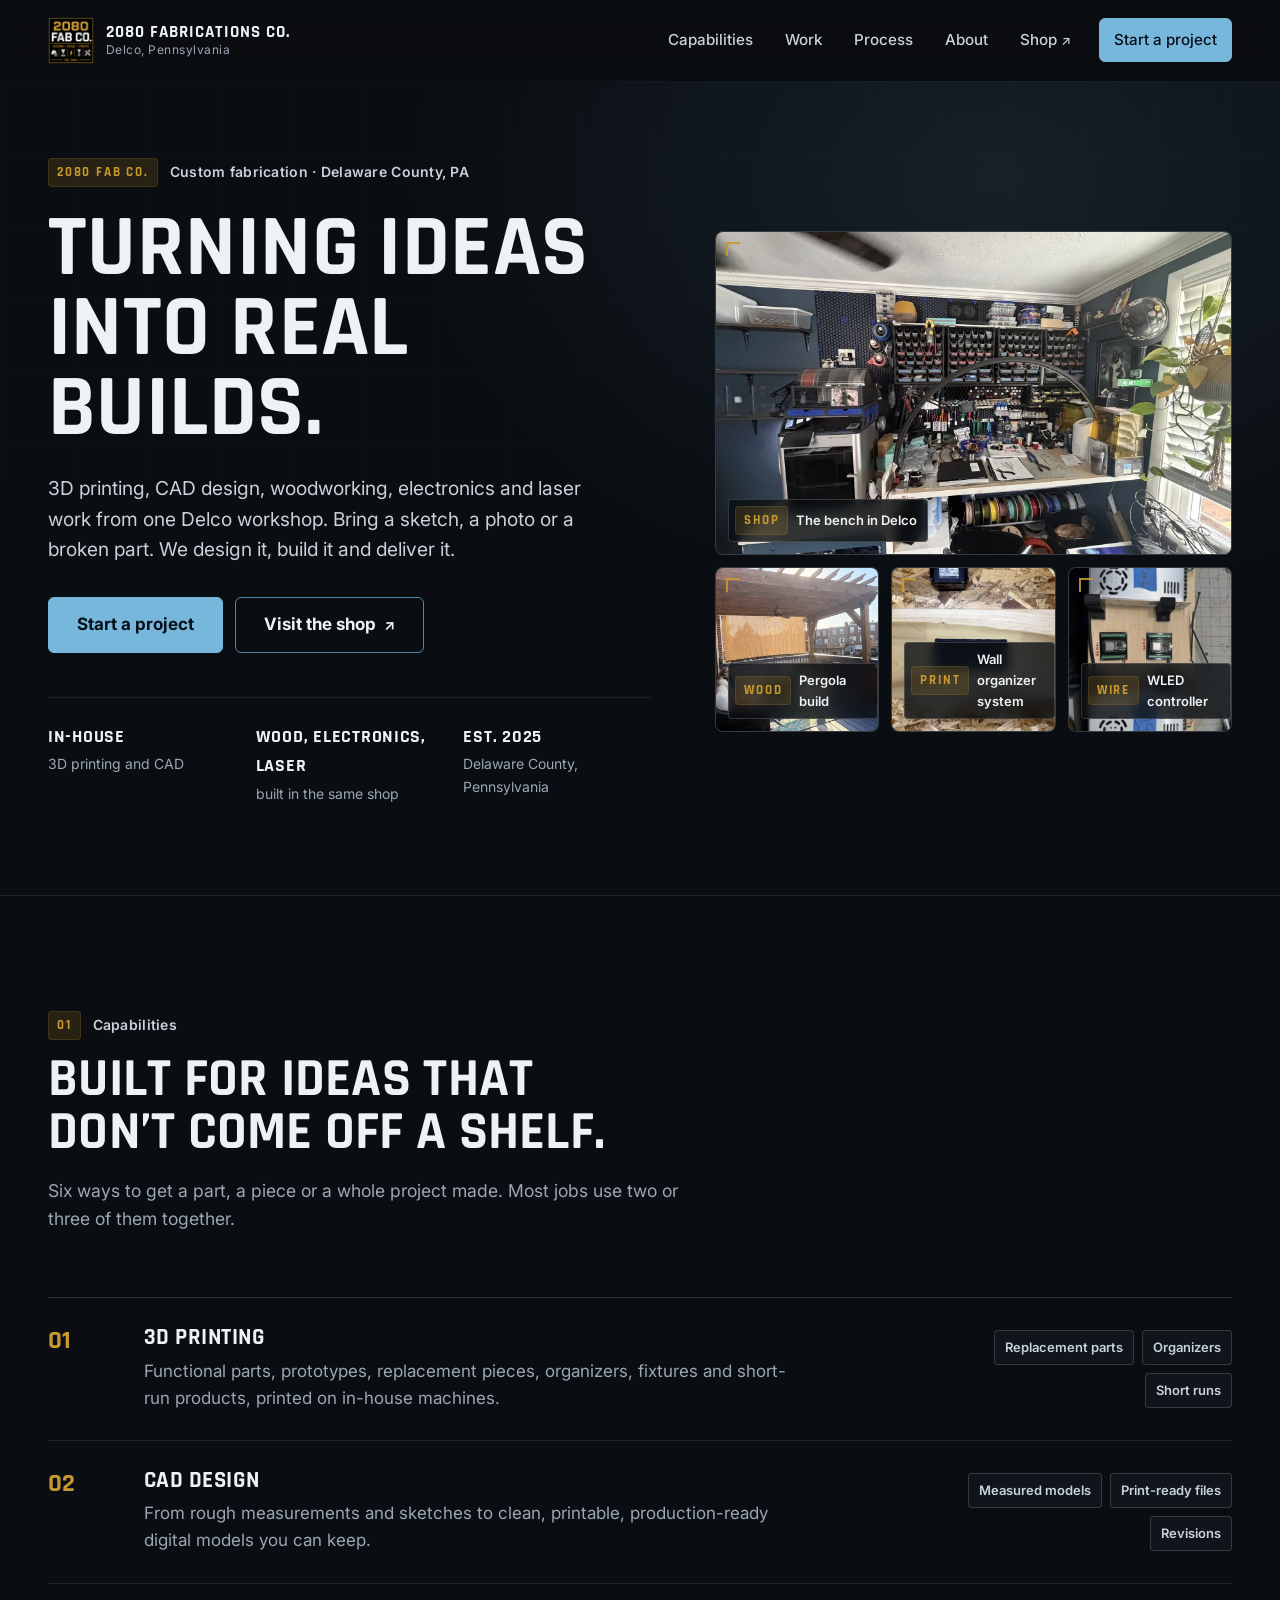
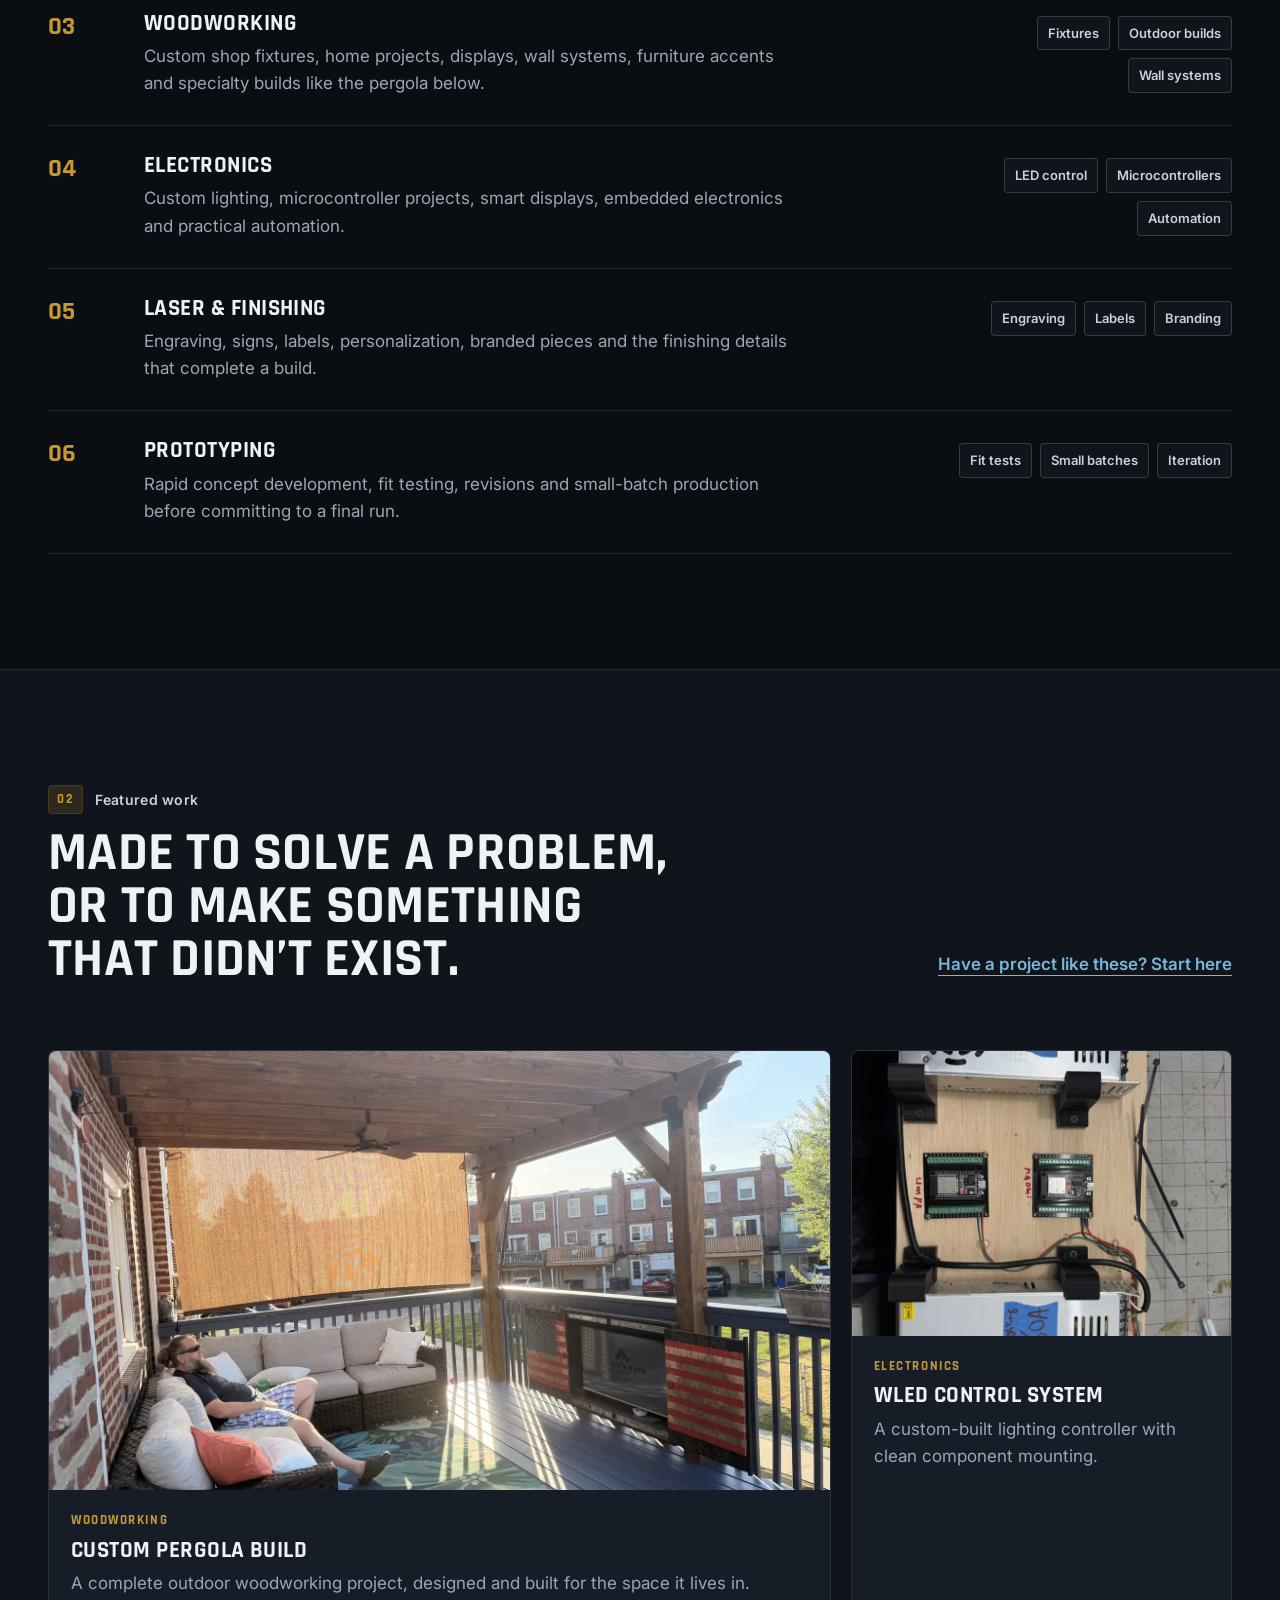
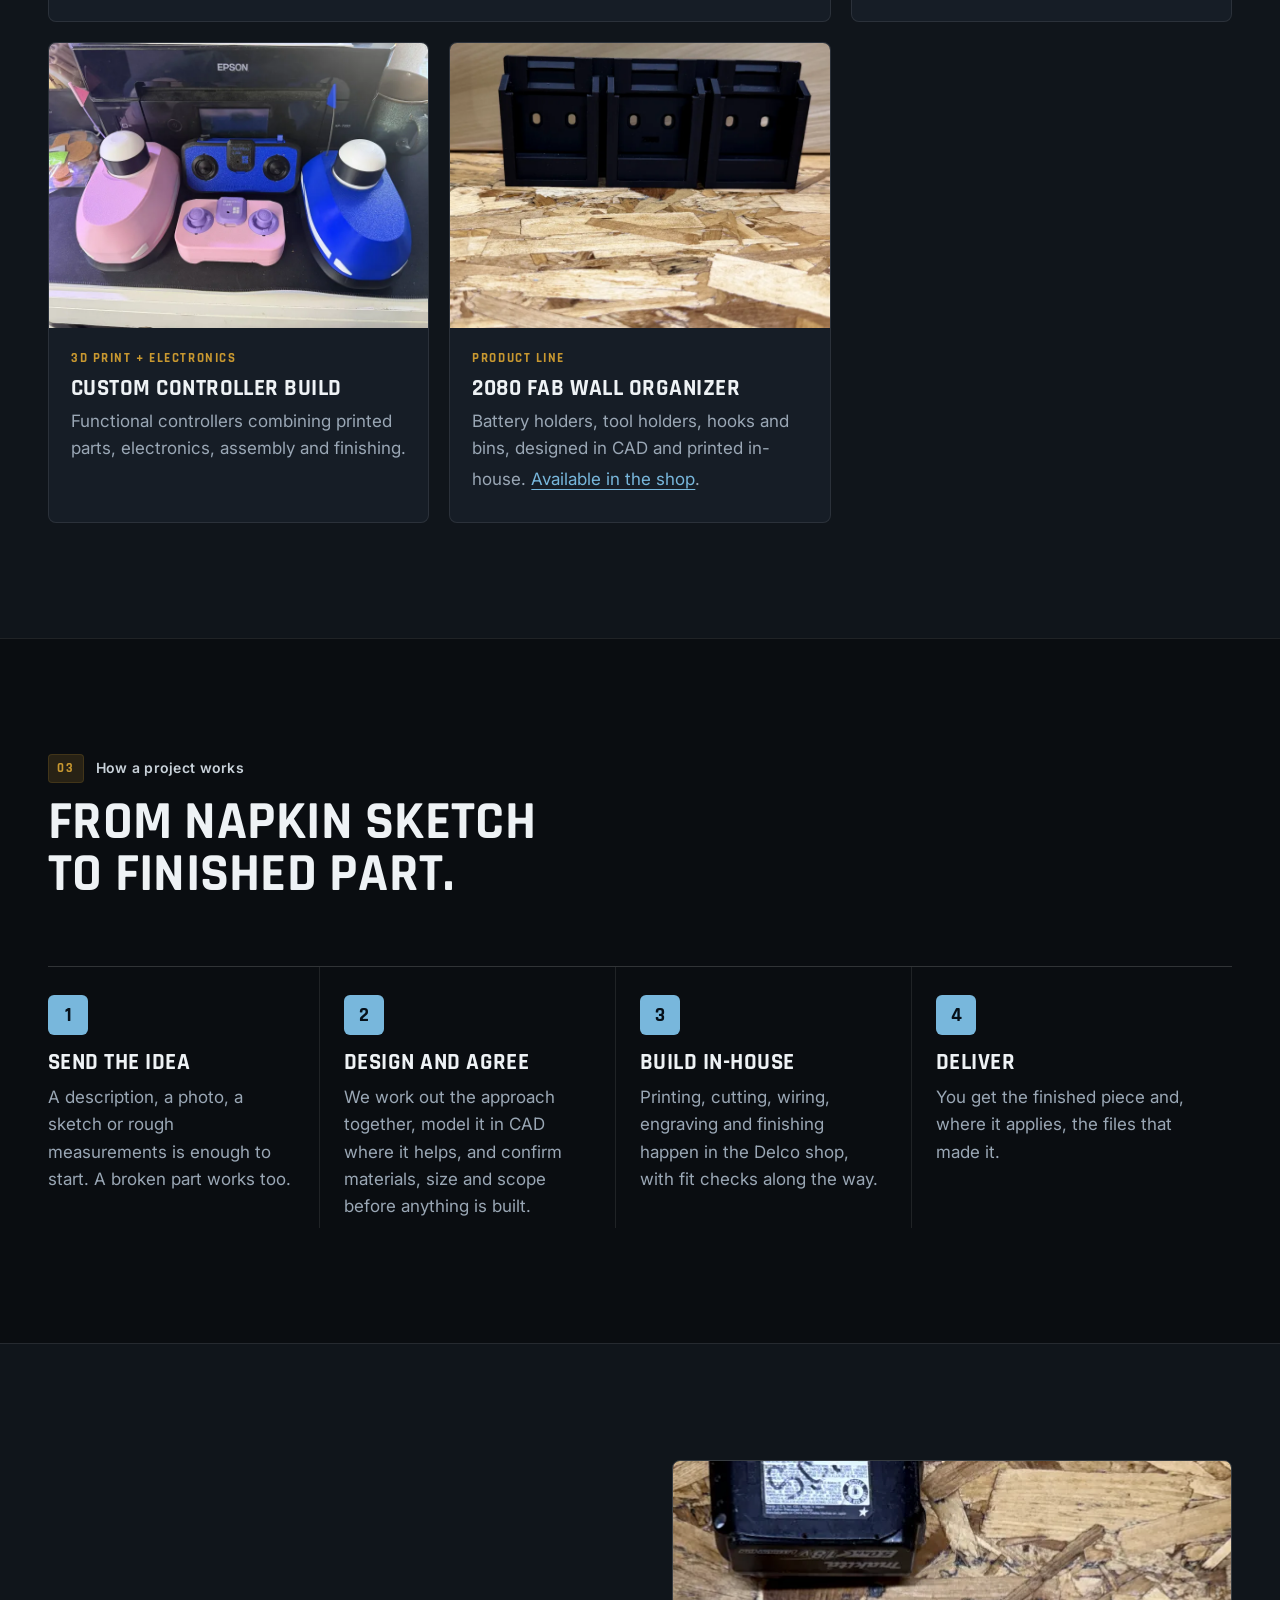
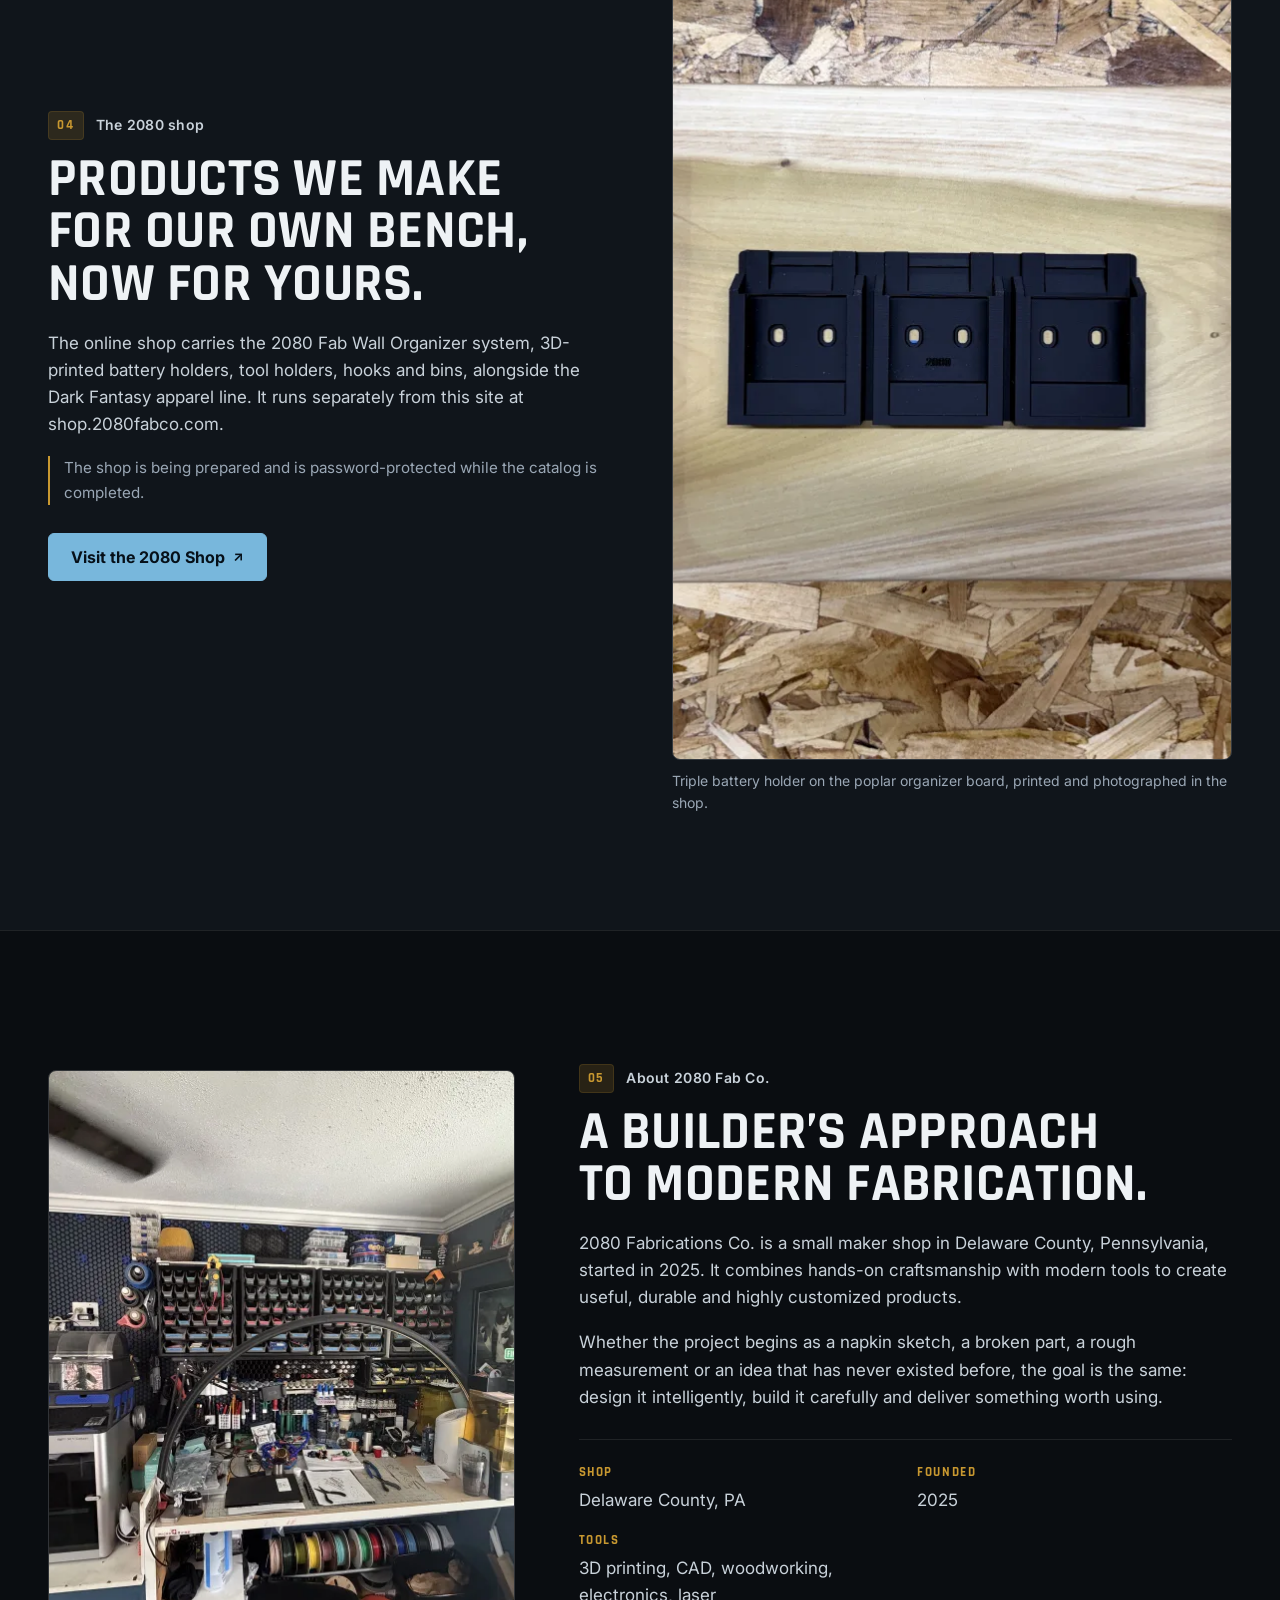
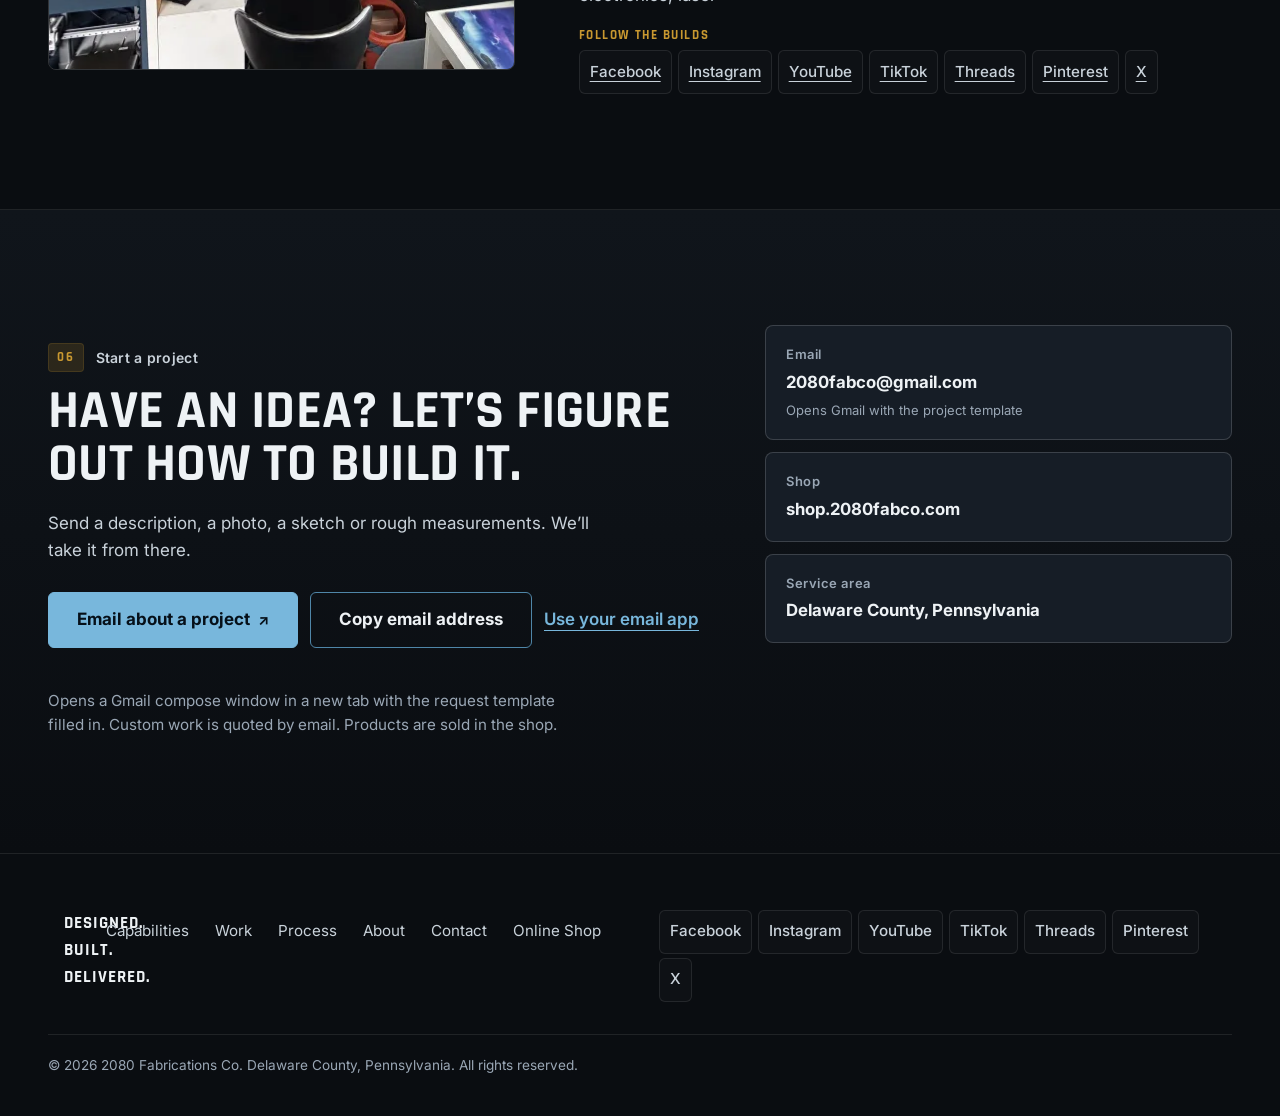
==== commit d7be5b75: "Build 03: seven social accounts with accessible new-tab links, Gmail compose project email with copy" ====
--- a/index.html
+++ b/index.html
@@ -47,10 +47,13 @@
     "knowsAbout": ["3D printing", "CAD design", "Woodworking", "Electronics", "Laser engraving", "Prototyping"],
     "sameAs": [
       "https://shop.2080fabco.com",
-      "https://www.facebook.com/2080FabCo/",
-      "https://www.instagram.com/2080fabrications/",
+      "https://www.facebook.com/2080FabCo",
+      "https://www.instagram.com/2080fabrications",
+      "https://www.youtube.com/@2080Fabco",
       "https://www.tiktok.com/@2080fabco",
-      "https://www.youtube.com/@2080Fabco"
+      "https://www.threads.net/@2080fabrications",
+      "https://www.pinterest.com/2080fabco",
+      "https://x.com/2080FabCo"
     ]
   }
   </script>
@@ -270,7 +273,15 @@
             <div><dt>Shop</dt><dd>Delaware County, PA</dd></div>
             <div><dt>Founded</dt><dd>2025</dd></div>
             <div><dt>Tools</dt><dd>3D printing, CAD, woodworking, electronics, laser</dd></div>
-            <div><dt>Follow the builds</dt><dd><a href="https://www.youtube.com/@2080Fabco" target="_blank" rel="noopener">YouTube</a> and <a href="https://www.instagram.com/2080fabrications/" target="_blank" rel="noopener">Instagram</a></dd></div>
+            <div class="bench-social"><dt>Follow the builds</dt><dd><nav class="social-row" aria-label="2080 Fab Co. social accounts">
+        <a href="https://www.facebook.com/2080FabCo" target="_blank" rel="noopener noreferrer" aria-label="2080 Fab Co. on Facebook (opens in a new tab)">Facebook</a>
+        <a href="https://www.instagram.com/2080fabrications" target="_blank" rel="noopener noreferrer" aria-label="2080 Fab Co. on Instagram (opens in a new tab)">Instagram</a>
+        <a href="https://www.youtube.com/@2080Fabco" target="_blank" rel="noopener noreferrer" aria-label="2080 Fab Co. on YouTube (opens in a new tab)">YouTube</a>
+        <a href="https://www.tiktok.com/@2080fabco" target="_blank" rel="noopener noreferrer" aria-label="2080 Fab Co. on TikTok (opens in a new tab)">TikTok</a>
+        <a href="https://www.threads.net/@2080fabrications" target="_blank" rel="noopener noreferrer" aria-label="2080 Fab Co. on Threads (opens in a new tab)">Threads</a>
+        <a href="https://www.pinterest.com/2080fabco" target="_blank" rel="noopener noreferrer" aria-label="2080 Fab Co. on Pinterest (opens in a new tab)">Pinterest</a>
+        <a href="https://x.com/2080FabCo" target="_blank" rel="noopener noreferrer" aria-label="2080 Fab Co. on X (opens in a new tab)">X</a>
+        </nav></dd></div>
           </dl>
         </div>
       </div>
@@ -282,11 +293,16 @@
           <p class="spec-label"><span class="spec-code">06</span>Start a project</p>
           <h2 id="contact-heading">Have an idea? Let&rsquo;s figure out how to build it.</h2>
           <p>Send a description, a photo, a sketch or rough measurements. We&rsquo;ll take it from there.</p>
-          <a class="button primary large" href="mailto:2080fabco@gmail.com?subject=New%20Project%20Request">Email about a project</a>
-          <p class="contact-hint">Custom work is quoted by email. Products are sold in the shop.</p>
+          <div class="contact-actions">
+            <a class="button primary large" href="https://mail.google.com/mail/?view=cm&fs=1&to=2080fabco%40gmail.com&su=New%20Project%20Request%20-%202080%20Fabrications%20Co.&body=Name%3A%0ABest%20contact%20method%20%28email%20or%20phone%29%3A%0AProject%20idea%3A%0AApproximate%20size%20or%20dimensions%3A%0AMaterial%20%28if%20known%29%3A%0ANeeded-by%20date%20%28if%20any%29%3A%0APhotos%20or%20files%3A%20I%20can%20attach%20photos%2C%20sketches%20or%20files%20to%20this%20email.%0A" target="_blank" rel="noopener noreferrer">Email about a project <span class="ext" aria-hidden="true">&#8599;</span></a>
+            <button class="button secondary large copy-email" type="button" data-email="2080fabco@gmail.com">Copy email address</button>
+            <a class="textlink contact-mailto" href="mailto:2080fabco@gmail.com?subject=New%20Project%20Request%20-%202080%20Fabrications%20Co.&body=Name%3A%0ABest%20contact%20method%20%28email%20or%20phone%29%3A%0AProject%20idea%3A%0AApproximate%20size%20or%20dimensions%3A%0AMaterial%20%28if%20known%29%3A%0ANeeded-by%20date%20%28if%20any%29%3A%0APhotos%20or%20files%3A%20I%20can%20attach%20photos%2C%20sketches%20or%20files%20to%20this%20email.%0A">Use your email app</a>
+          </div>
+          <p class="copy-status" role="status" aria-live="polite"></p>
+          <p class="contact-hint">Opens a Gmail compose window in a new tab with the request template filled in. Custom work is quoted by email. Products are sold in the shop.</p>
         </div>
         <ul class="contact-cards" aria-label="Contact details">
-          <li><a class="contact-card" href="mailto:2080fabco@gmail.com"><span class="contact-card__label">Email</span><strong>2080fabco@gmail.com</strong></a></li>
+          <li><a class="contact-card" href="https://mail.google.com/mail/?view=cm&fs=1&to=2080fabco%40gmail.com&su=New%20Project%20Request%20-%202080%20Fabrications%20Co.&body=Name%3A%0ABest%20contact%20method%20%28email%20or%20phone%29%3A%0AProject%20idea%3A%0AApproximate%20size%20or%20dimensions%3A%0AMaterial%20%28if%20known%29%3A%0ANeeded-by%20date%20%28if%20any%29%3A%0APhotos%20or%20files%3A%20I%20can%20attach%20photos%2C%20sketches%20or%20files%20to%20this%20email.%0A" target="_blank" rel="noopener noreferrer" aria-label="Email 2080fabco@gmail.com about a project (opens Gmail in a new tab)"><span class="contact-card__label">Email</span><strong>2080fabco@gmail.com</strong><span class="contact-card__hint">Opens Gmail with the project template</span></a></li>
           <li><a class="contact-card" href="https://shop.2080fabco.com"><span class="contact-card__label">Shop</span><strong>shop.2080fabco.com</strong></a></li>
           <li><div class="contact-card contact-card--static"><span class="contact-card__label">Service area</span><strong>Delaware County, Pennsylvania</strong></div></li>
         </ul>
@@ -309,10 +325,13 @@
         <a href="https://shop.2080fabco.com">Online Shop</a>
       </nav>
       <nav class="footer-social" aria-label="Social media">
-        <a href="https://www.facebook.com/2080FabCo/" target="_blank" rel="noopener">Facebook</a>
-        <a href="https://www.instagram.com/2080fabrications/" target="_blank" rel="noopener">Instagram</a>
-        <a href="https://www.youtube.com/@2080Fabco" target="_blank" rel="noopener">YouTube</a>
-        <a href="https://www.tiktok.com/@2080fabco" target="_blank" rel="noopener">TikTok</a>
+        <a href="https://www.facebook.com/2080FabCo" target="_blank" rel="noopener noreferrer" aria-label="2080 Fab Co. on Facebook (opens in a new tab)">Facebook</a>
+        <a href="https://www.instagram.com/2080fabrications" target="_blank" rel="noopener noreferrer" aria-label="2080 Fab Co. on Instagram (opens in a new tab)">Instagram</a>
+        <a href="https://www.youtube.com/@2080Fabco" target="_blank" rel="noopener noreferrer" aria-label="2080 Fab Co. on YouTube (opens in a new tab)">YouTube</a>
+        <a href="https://www.tiktok.com/@2080fabco" target="_blank" rel="noopener noreferrer" aria-label="2080 Fab Co. on TikTok (opens in a new tab)">TikTok</a>
+        <a href="https://www.threads.net/@2080fabrications" target="_blank" rel="noopener noreferrer" aria-label="2080 Fab Co. on Threads (opens in a new tab)">Threads</a>
+        <a href="https://www.pinterest.com/2080fabco" target="_blank" rel="noopener noreferrer" aria-label="2080 Fab Co. on Pinterest (opens in a new tab)">Pinterest</a>
+        <a href="https://x.com/2080FabCo" target="_blank" rel="noopener noreferrer" aria-label="2080 Fab Co. on X (opens in a new tab)">X</a>
       </nav>
       <small class="footer-legal">&copy; <span id="year">2026</span> 2080 Fabrications Co. Delaware County, Pennsylvania. All rights reserved.</small>
     </div>
--- a/styles.css
+++ b/styles.css
@@ -238,3 +238,16 @@
   .bench { grid-template-columns: 1fr; }
   .footer-brand { flex-direction: column; align-items: flex-start; }
 }
+
+/* Build 03: social rows and email actions */
+.social-row { display: flex; flex-wrap: wrap; gap: 4px 6px; margin-top: 4px; }
+.social-row a, .footer-social a { display: inline-flex; align-items: center; min-height: 44px; padding: 6px 10px; border-radius: 6px; color: var(--text-soft); font-size: 0.95rem; font-weight: 500; border: 1px solid var(--line); background: rgba(255, 255, 255, 0.02); }
+.social-row a:hover, .footer-social a:hover { color: var(--text); border-color: var(--steel); }
+.bench-social { grid-column: 1 / -1; }
+.contact-actions { display: flex; flex-wrap: wrap; align-items: center; gap: 12px; margin-top: 28px; }
+.contact-actions .button { margin-top: 0; }
+.copy-email { cursor: pointer; font-family: inherit; }
+.copy-status { min-height: 1.5em; margin-top: 10px; color: var(--steel-bright); font-weight: 600; font-size: 0.95rem; }
+.copy-status:empty { margin-top: 0; }
+.contact-card__hint { font-size: 0.8125rem; color: var(--muted); }
+@media (max-width: 600px) { .contact-actions .button { width: 100%; } .contact-actions .contact-mailto { width: 100%; text-align: center; } }
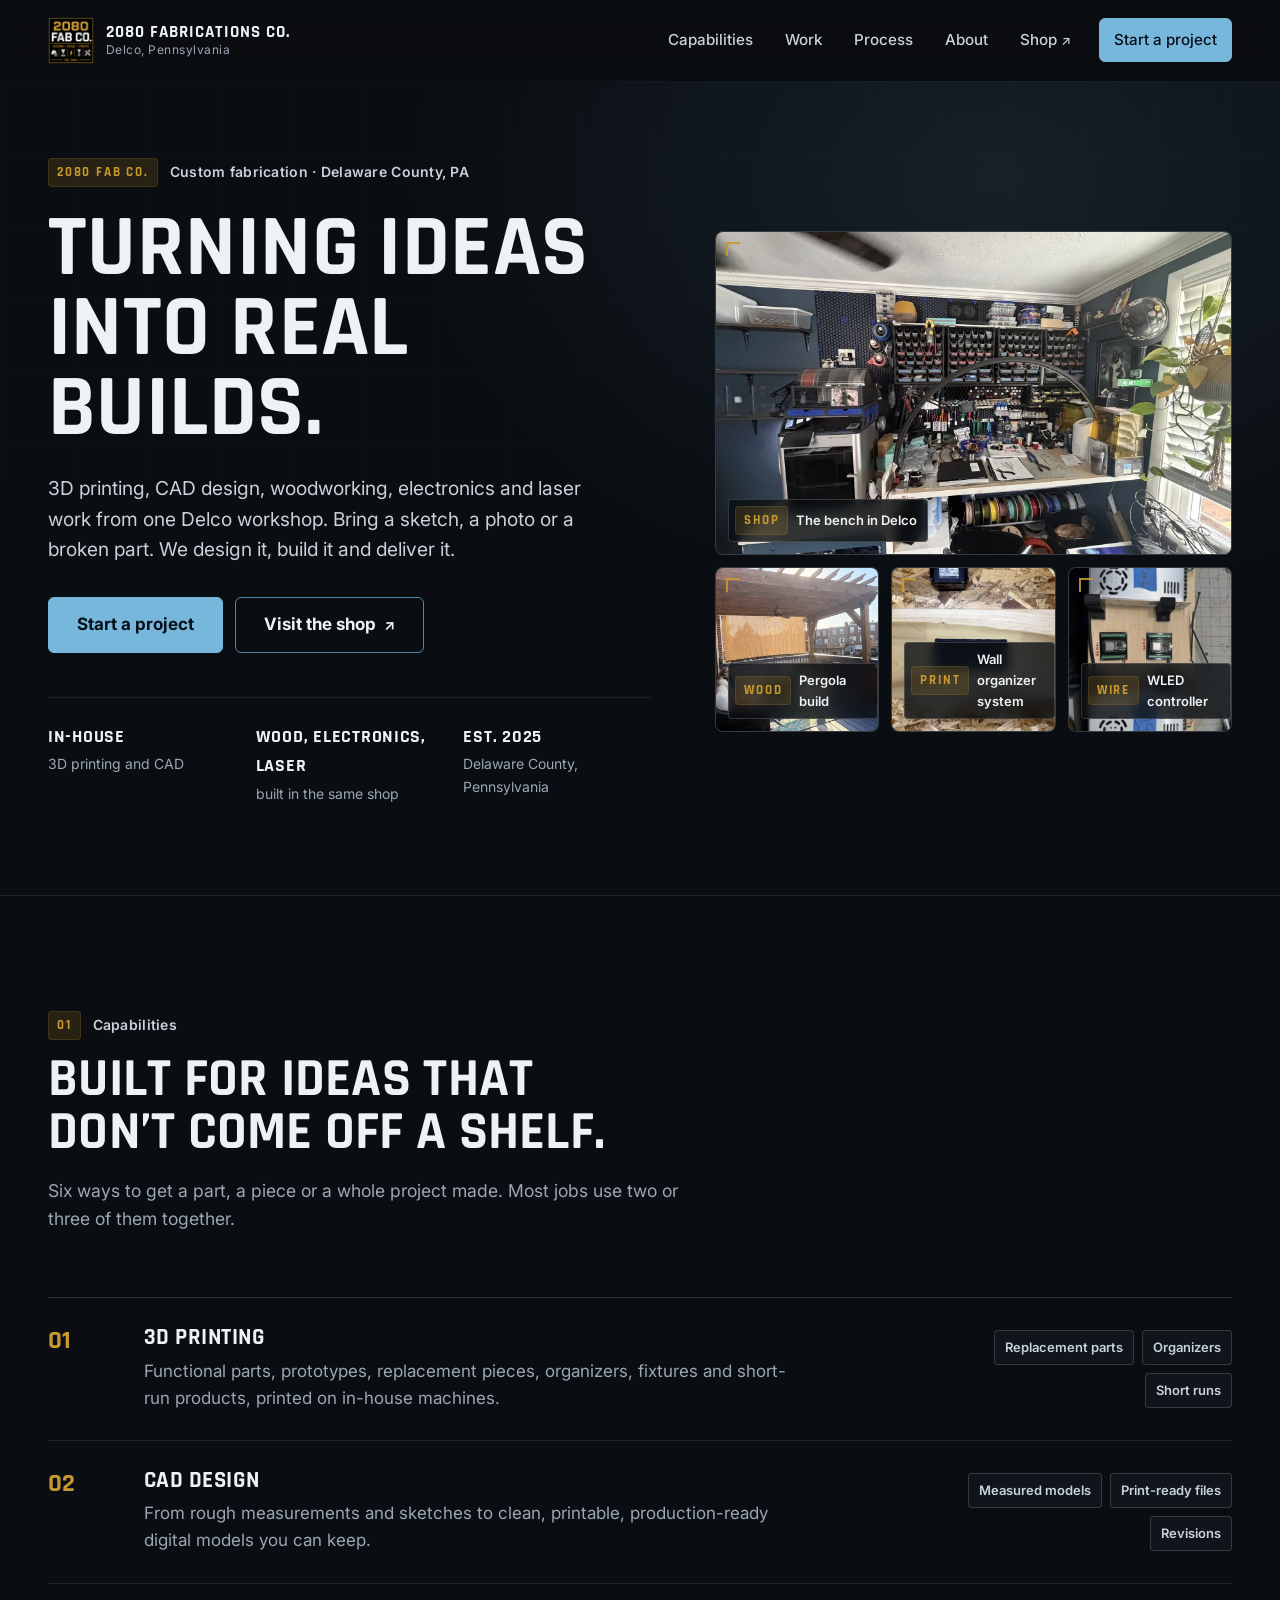
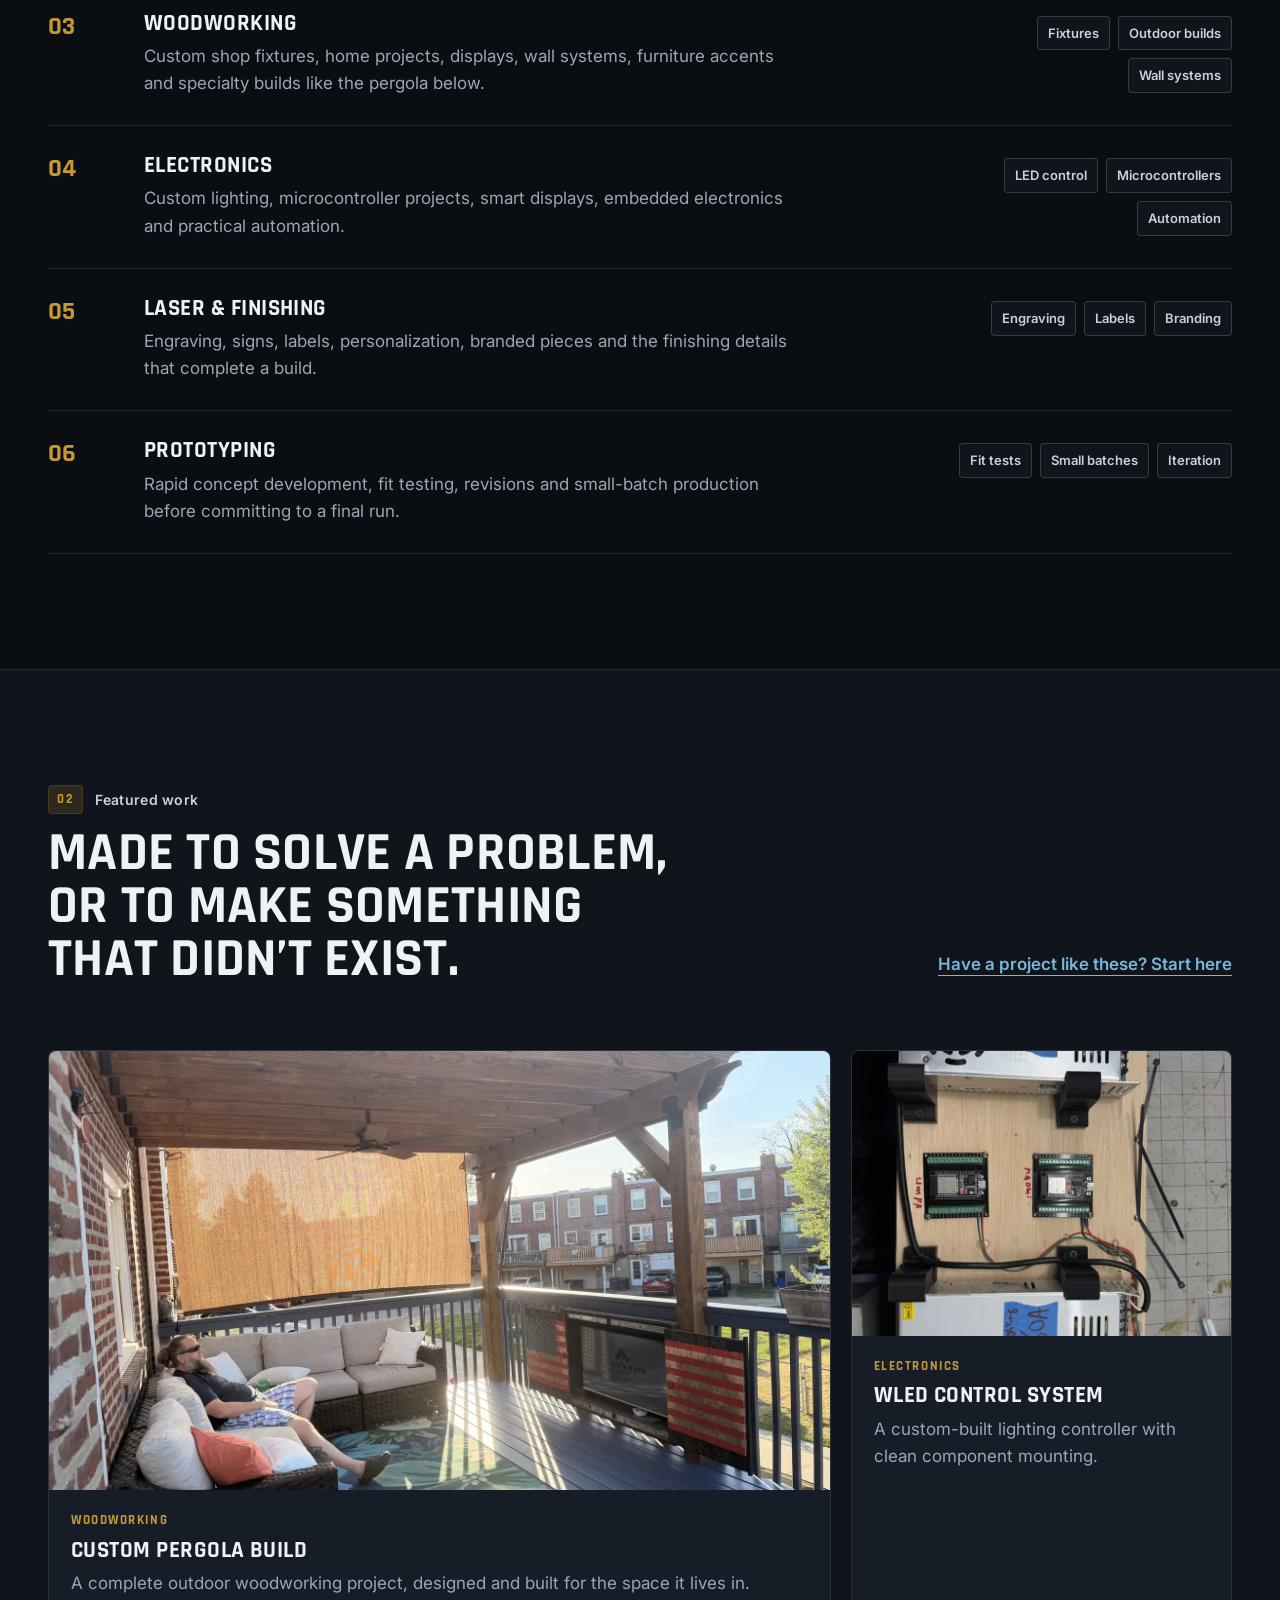
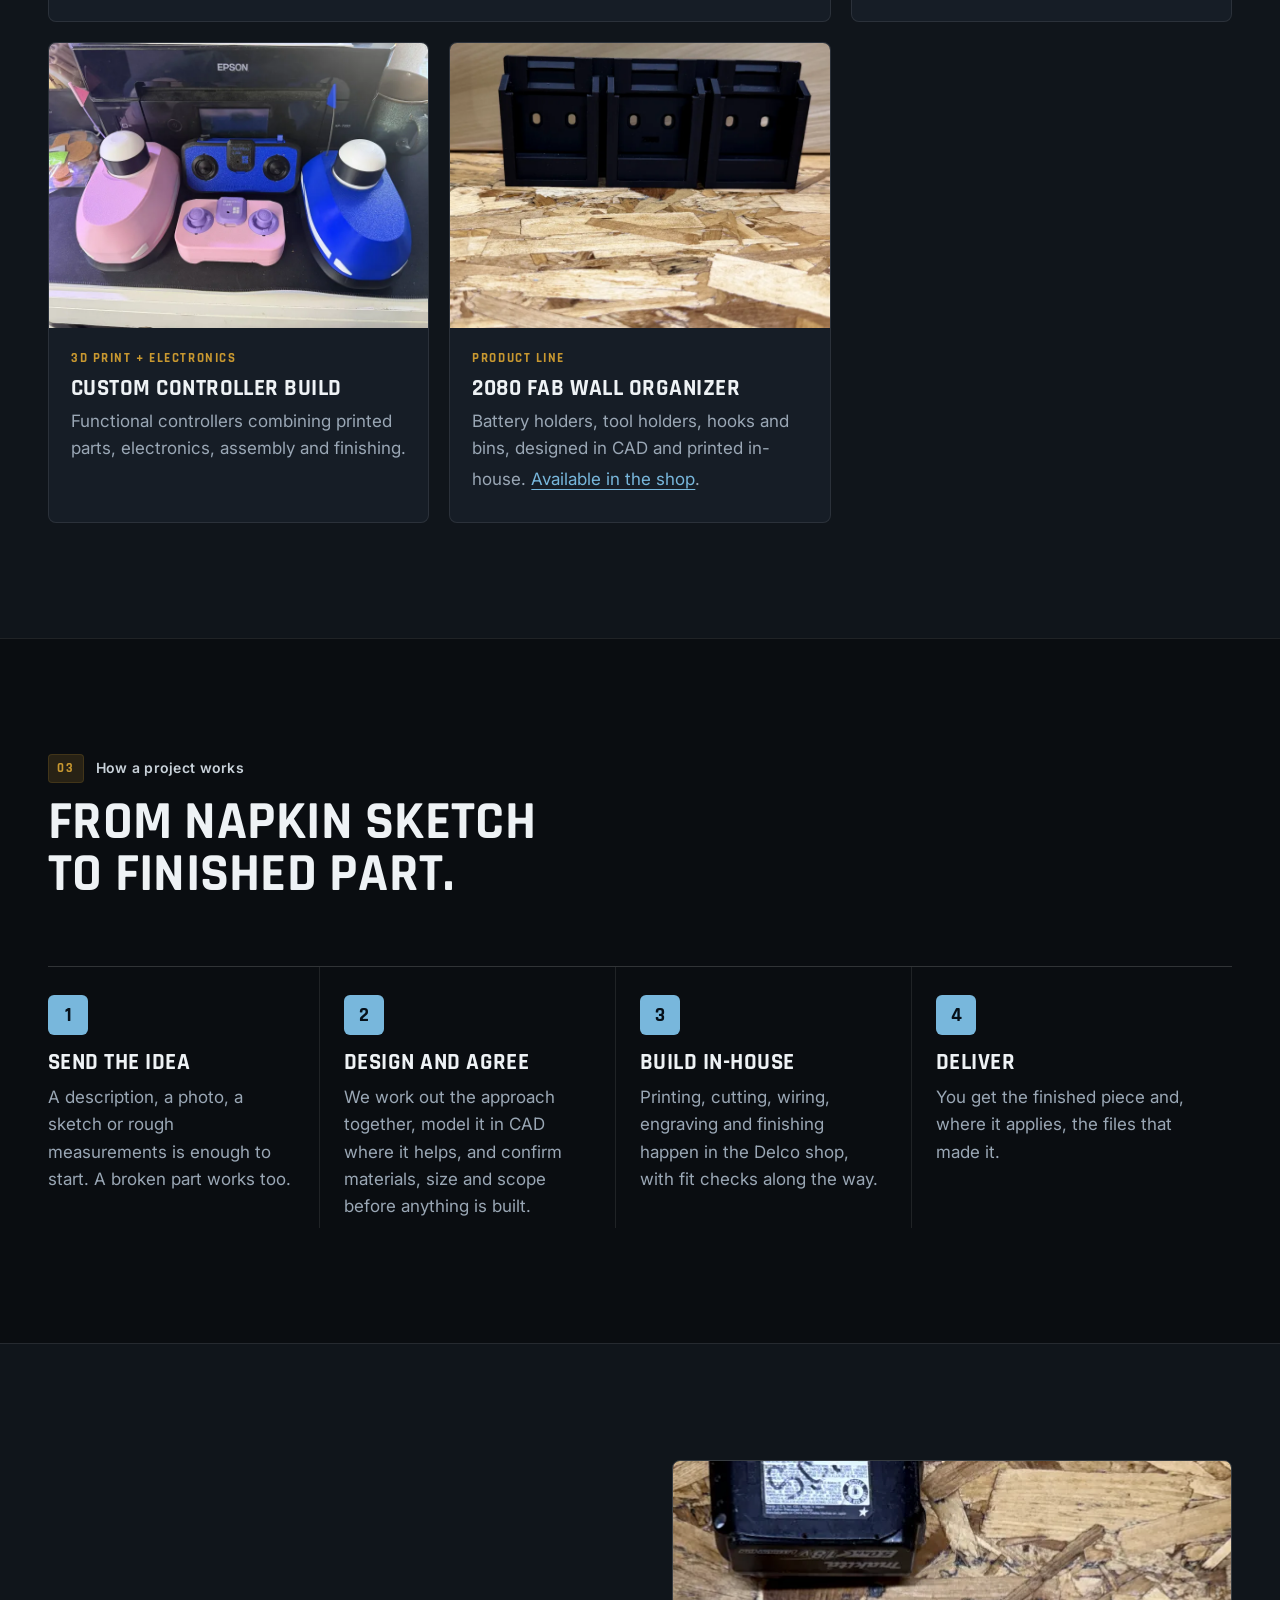
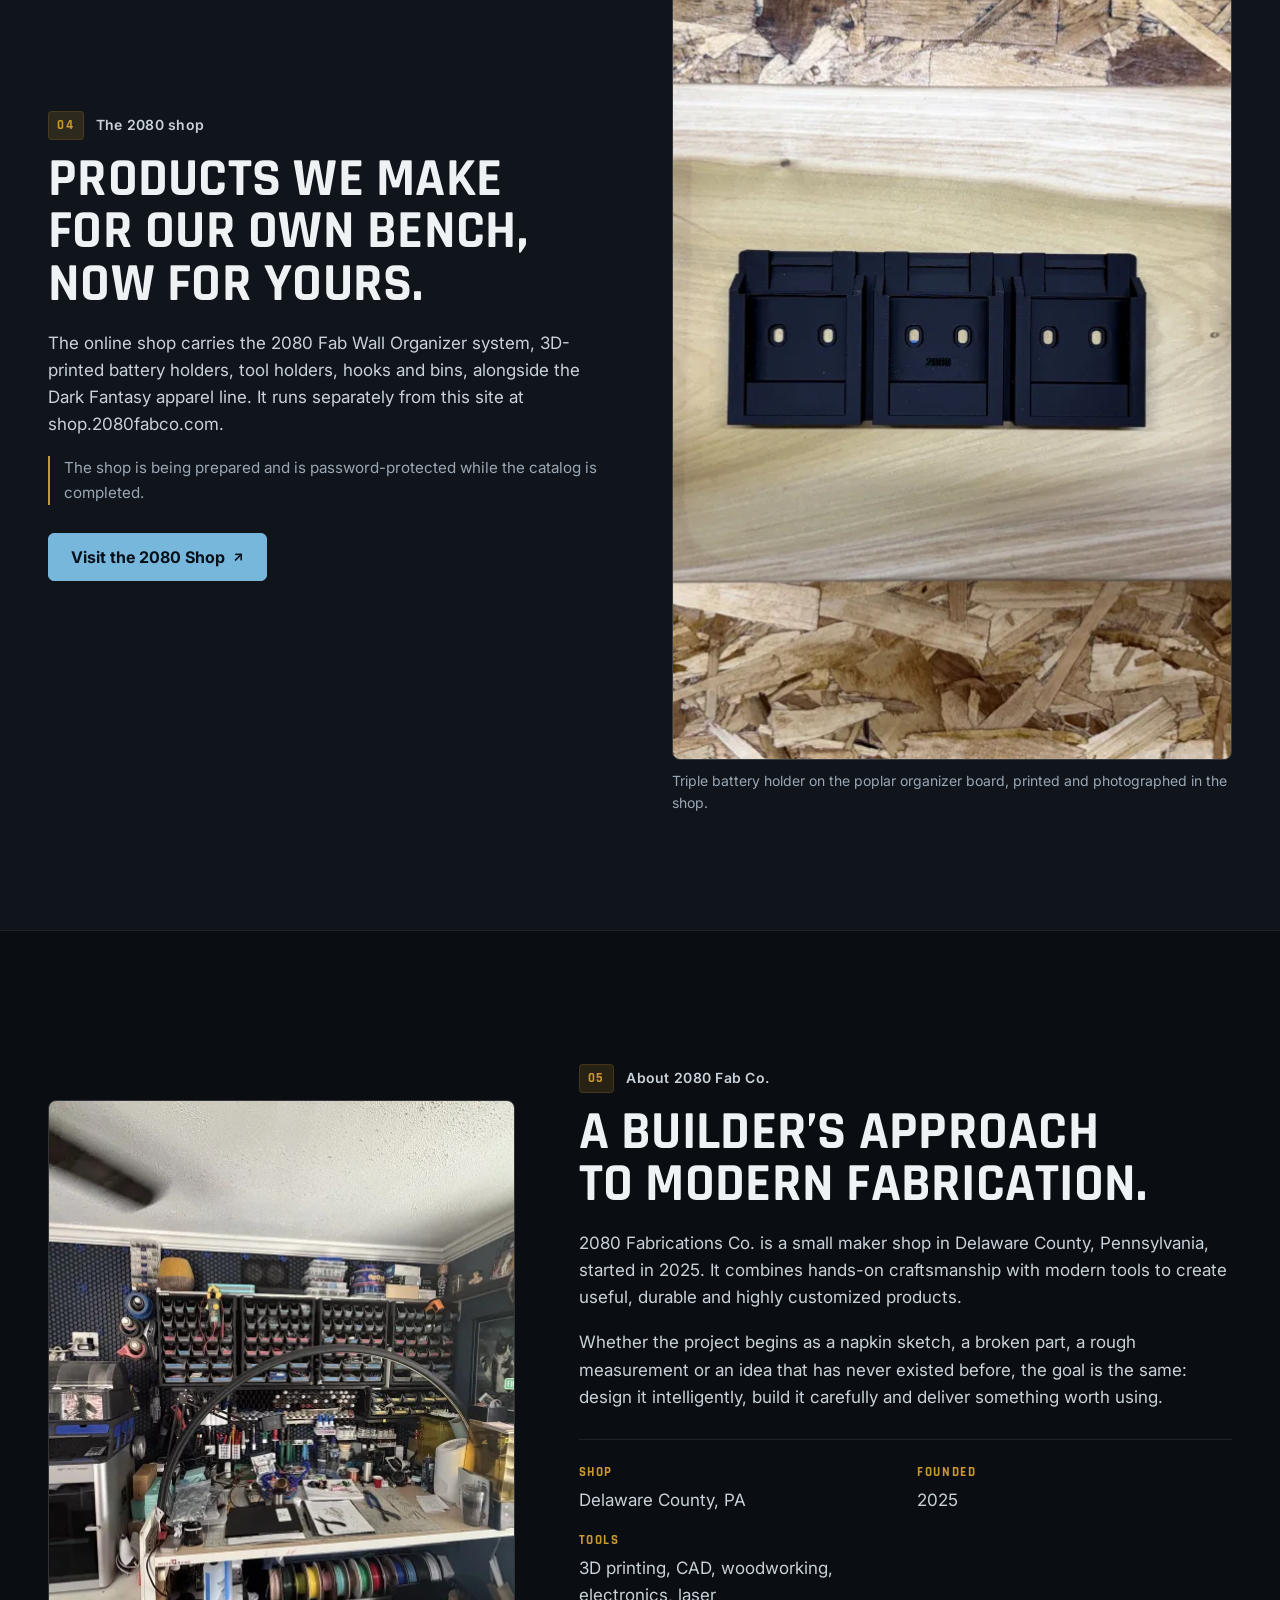
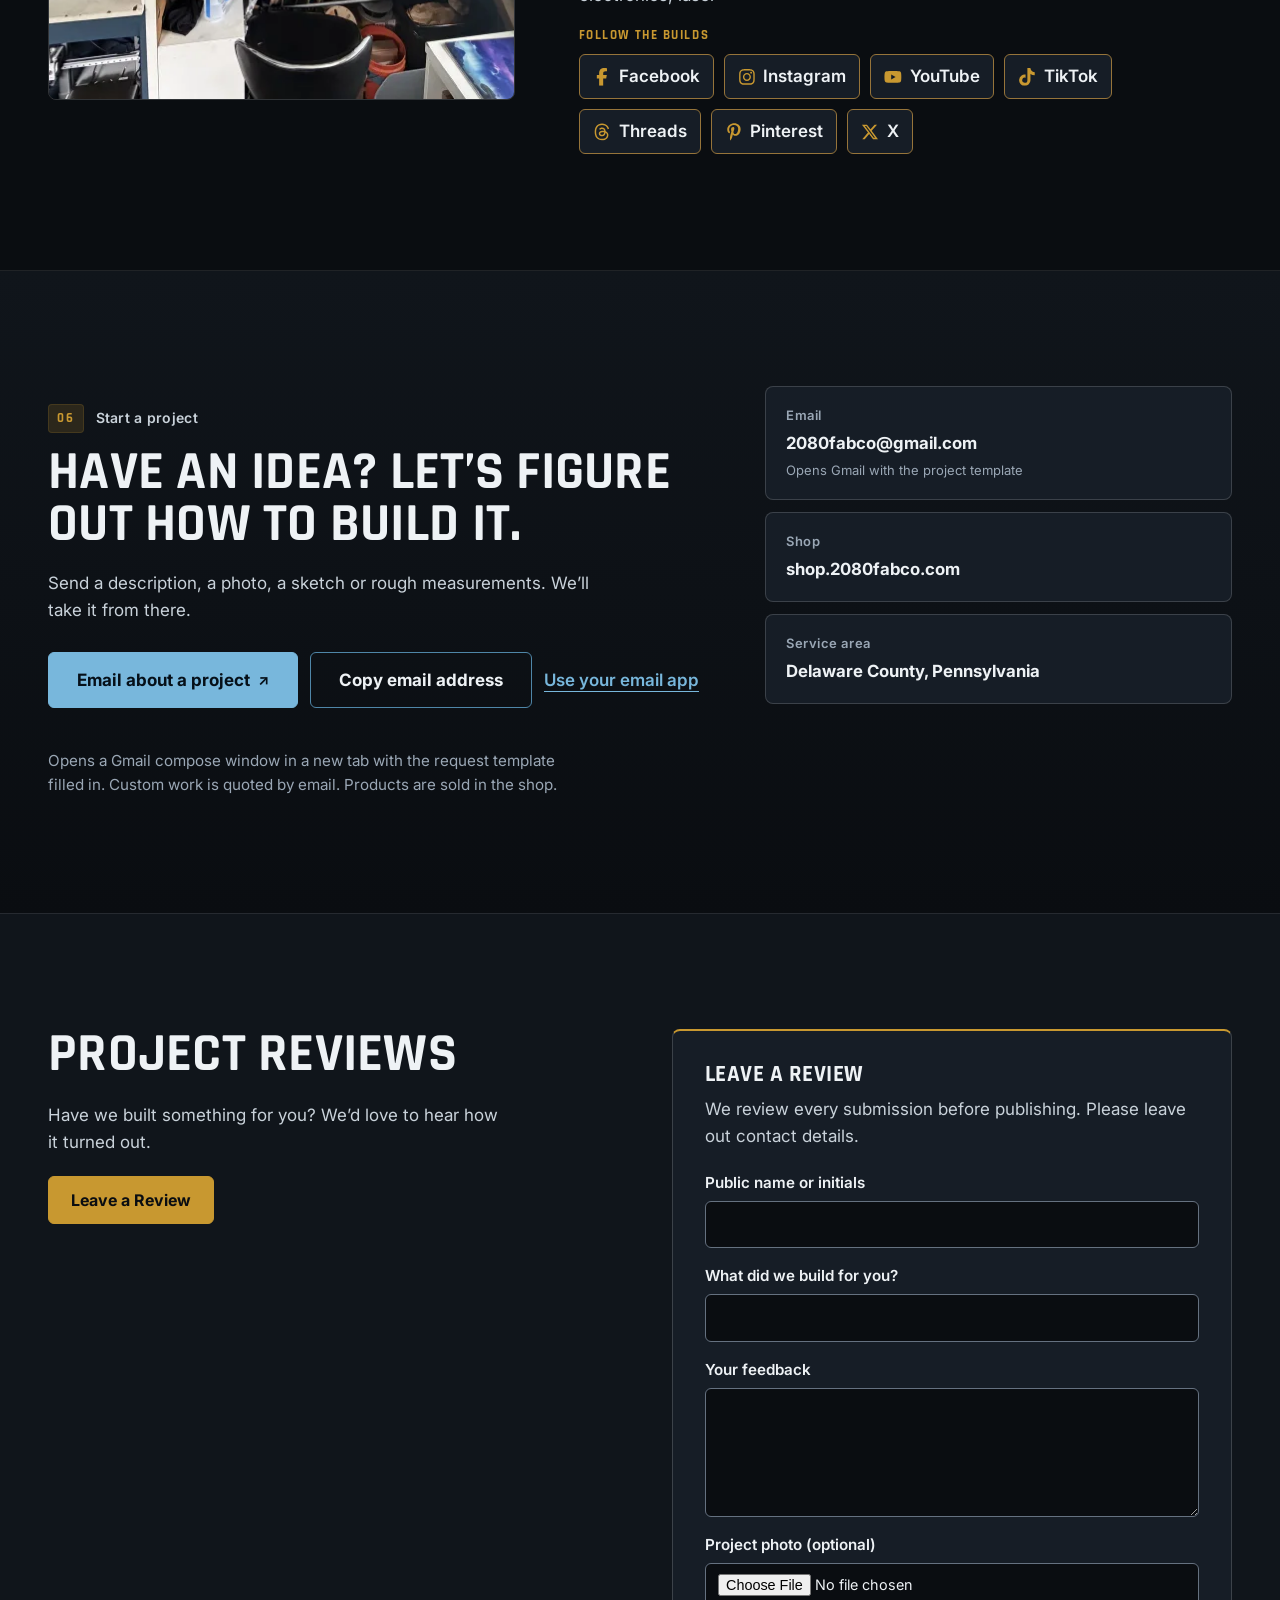
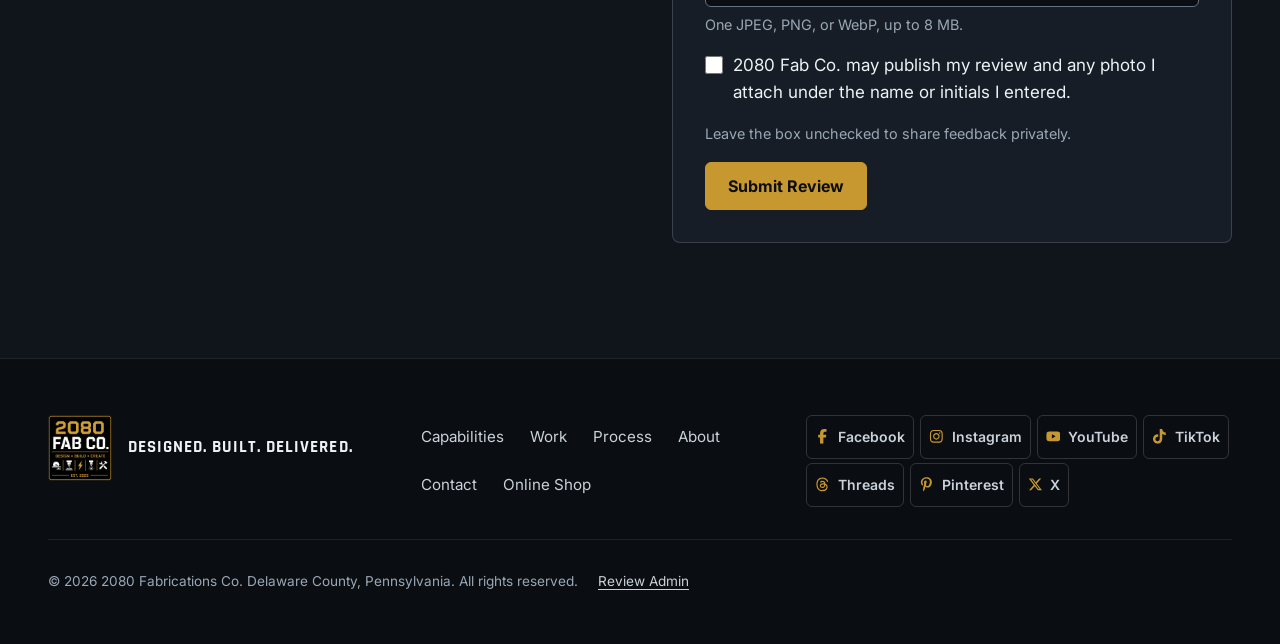
==== commit 12816e4d: "Add project reviews and update website social links" ====
--- a/index.html
+++ b/index.html
@@ -273,15 +273,41 @@
             <div><dt>Shop</dt><dd>Delaware County, PA</dd></div>
             <div><dt>Founded</dt><dd>2025</dd></div>
             <div><dt>Tools</dt><dd>3D printing, CAD, woodworking, electronics, laser</dd></div>
-            <div class="bench-social"><dt>Follow the builds</dt><dd><nav class="social-row" aria-label="2080 Fab Co. social accounts">
-        <a href="https://www.facebook.com/2080FabCo" target="_blank" rel="noopener noreferrer" aria-label="2080 Fab Co. on Facebook (opens in a new tab)">Facebook</a>
-        <a href="https://www.instagram.com/2080fabrications" target="_blank" rel="noopener noreferrer" aria-label="2080 Fab Co. on Instagram (opens in a new tab)">Instagram</a>
-        <a href="https://www.youtube.com/@2080Fabco" target="_blank" rel="noopener noreferrer" aria-label="2080 Fab Co. on YouTube (opens in a new tab)">YouTube</a>
-        <a href="https://www.tiktok.com/@2080fabco" target="_blank" rel="noopener noreferrer" aria-label="2080 Fab Co. on TikTok (opens in a new tab)">TikTok</a>
-        <a href="https://www.threads.net/@2080fabrications" target="_blank" rel="noopener noreferrer" aria-label="2080 Fab Co. on Threads (opens in a new tab)">Threads</a>
-        <a href="https://www.pinterest.com/2080fabco" target="_blank" rel="noopener noreferrer" aria-label="2080 Fab Co. on Pinterest (opens in a new tab)">Pinterest</a>
-        <a href="https://x.com/2080FabCo" target="_blank" rel="noopener noreferrer" aria-label="2080 Fab Co. on X (opens in a new tab)">X</a>
-        </nav></dd></div>
+            <div class="bench-social">
+              <dt>Follow the Builds</dt>
+              <dd>
+                <nav class="social-row" aria-label="2080 Fab Co. social accounts">
+                  <a href="https://www.facebook.com/2080FabCo" target="_blank" rel="noopener noreferrer" aria-label="2080 Fab Co. on Facebook (opens in a new tab)">
+                    <svg class="social-logo" aria-hidden="true" focusable="false"><use href="assets/social-logos.svg#facebook"></use></svg>
+                    Facebook
+                  </a>
+                  <a href="https://www.instagram.com/2080fabrications" target="_blank" rel="noopener noreferrer" aria-label="2080 Fab Co. on Instagram (opens in a new tab)">
+                    <svg class="social-logo" aria-hidden="true" focusable="false"><use href="assets/social-logos.svg#instagram"></use></svg>
+                    Instagram
+                  </a>
+                  <a href="https://www.youtube.com/@2080Fabco" target="_blank" rel="noopener noreferrer" aria-label="2080 Fab Co. on YouTube (opens in a new tab)">
+                    <svg class="social-logo" aria-hidden="true" focusable="false"><use href="assets/social-logos.svg#youtube"></use></svg>
+                    YouTube
+                  </a>
+                  <a href="https://www.tiktok.com/@2080fabco" target="_blank" rel="noopener noreferrer" aria-label="2080 Fab Co. on TikTok (opens in a new tab)">
+                    <svg class="social-logo" aria-hidden="true" focusable="false"><use href="assets/social-logos.svg#tiktok"></use></svg>
+                    TikTok
+                  </a>
+                  <a href="https://www.threads.net/@2080fabrications" target="_blank" rel="noopener noreferrer" aria-label="2080 Fab Co. on Threads (opens in a new tab)">
+                    <svg class="social-logo" aria-hidden="true" focusable="false"><use href="assets/social-logos.svg#threads"></use></svg>
+                    Threads
+                  </a>
+                  <a href="https://www.pinterest.com/2080fabco" target="_blank" rel="noopener noreferrer" aria-label="2080 Fab Co. on Pinterest (opens in a new tab)">
+                    <svg class="social-logo" aria-hidden="true" focusable="false"><use href="assets/social-logos.svg#pinterest"></use></svg>
+                    Pinterest
+                  </a>
+                  <a href="https://x.com/2080FabCo" target="_blank" rel="noopener noreferrer" aria-label="2080 Fab Co. on X (opens in a new tab)">
+                    <svg class="social-logo" aria-hidden="true" focusable="false"><use href="assets/social-logos.svg#x"></use></svg>
+                    X
+                  </a>
+                </nav>
+              </dd>
+            </div>
           </dl>
         </div>
       </div>
@@ -308,6 +334,50 @@
         </ul>
       </div>
     </section>
+
+    <section id="project-reviews" class="section section--panel" aria-labelledby="project-reviews-heading" data-reviews-origin="https://2080-project-reviews.2080fabco.workers.dev">
+      <div class="wrap reviews-grid">
+        <div class="reviews-copy">
+          <h2 id="project-reviews-heading">Project Reviews</h2>
+          <ul class="review-list" aria-label="Published project reviews" hidden></ul>
+          <p class="reviews-empty" role="status">Have we built something for you? We&rsquo;d love to hear how it turned out.</p>
+          <a class="button review-button" href="#leave-a-review">Leave a Review</a>
+        </div>
+        <div class="review-panel" id="leave-a-review" tabindex="-1">
+          <h3>Leave a Review</h3>
+          <p id="review-intro">We review every submission before publishing. Please leave out contact details.</p>
+          <form class="review-form" method="post" aria-describedby="review-intro" hidden>
+            <div class="review-field">
+              <label for="review-name">Public name or initials</label>
+              <input id="review-name" name="displayName" type="text" maxlength="60" required>
+            </div>
+            <div class="review-field">
+              <label for="review-project">What did we build for you?</label>
+              <input id="review-project" name="project" type="text" maxlength="120" required>
+            </div>
+            <div class="review-field">
+              <label for="review-feedback">Your feedback</label>
+              <textarea id="review-feedback" name="feedback" rows="4" maxlength="600" required></textarea>
+            </div>
+            <div class="review-field">
+              <label for="review-photo">Project photo (optional)</label>
+              <input id="review-photo" name="photo" type="file" accept="image/jpeg,image/png,image/webp" aria-describedby="review-photo-hint">
+              <p id="review-photo-hint" class="review-hint">One JPEG, PNG, or WebP, up to 8 MB.</p>
+            </div>
+            <label class="review-consent">
+              <input type="checkbox" name="permission" value="yes" aria-describedby="review-permission">
+              <span>2080 Fab Co. may publish my review and any photo I attach under the name or initials I entered.</span>
+            </label>
+            <p id="review-permission" class="review-hint">Leave the box unchecked to share feedback privately.</p>
+            <div class="actions">
+              <button class="button review-button" type="submit">Submit Review</button>
+            </div>
+            <p class="review-status" role="status"></p>
+          </form>
+          <noscript><p class="review-hint">Enable JavaScript to submit a review and see published feedback.</p></noscript>
+        </div>
+      </div>
+    </section>
   </main>
 
   <footer class="site-footer">
@@ -325,15 +395,39 @@
         <a href="https://shop.2080fabco.com">Online Shop</a>
       </nav>
       <nav class="footer-social" aria-label="Social media">
-        <a href="https://www.facebook.com/2080FabCo" target="_blank" rel="noopener noreferrer" aria-label="2080 Fab Co. on Facebook (opens in a new tab)">Facebook</a>
-        <a href="https://www.instagram.com/2080fabrications" target="_blank" rel="noopener noreferrer" aria-label="2080 Fab Co. on Instagram (opens in a new tab)">Instagram</a>
-        <a href="https://www.youtube.com/@2080Fabco" target="_blank" rel="noopener noreferrer" aria-label="2080 Fab Co. on YouTube (opens in a new tab)">YouTube</a>
-        <a href="https://www.tiktok.com/@2080fabco" target="_blank" rel="noopener noreferrer" aria-label="2080 Fab Co. on TikTok (opens in a new tab)">TikTok</a>
-        <a href="https://www.threads.net/@2080fabrications" target="_blank" rel="noopener noreferrer" aria-label="2080 Fab Co. on Threads (opens in a new tab)">Threads</a>
-        <a href="https://www.pinterest.com/2080fabco" target="_blank" rel="noopener noreferrer" aria-label="2080 Fab Co. on Pinterest (opens in a new tab)">Pinterest</a>
-        <a href="https://x.com/2080FabCo" target="_blank" rel="noopener noreferrer" aria-label="2080 Fab Co. on X (opens in a new tab)">X</a>
+        <a href="https://www.facebook.com/2080FabCo" target="_blank" rel="noopener noreferrer" aria-label="2080 Fab Co. on Facebook (opens in a new tab)">
+          <svg class="social-logo" aria-hidden="true" focusable="false"><use href="assets/social-logos.svg#facebook"></use></svg>
+          Facebook
+        </a>
+        <a href="https://www.instagram.com/2080fabrications" target="_blank" rel="noopener noreferrer" aria-label="2080 Fab Co. on Instagram (opens in a new tab)">
+          <svg class="social-logo" aria-hidden="true" focusable="false"><use href="assets/social-logos.svg#instagram"></use></svg>
+          Instagram
+        </a>
+        <a href="https://www.youtube.com/@2080Fabco" target="_blank" rel="noopener noreferrer" aria-label="2080 Fab Co. on YouTube (opens in a new tab)">
+          <svg class="social-logo" aria-hidden="true" focusable="false"><use href="assets/social-logos.svg#youtube"></use></svg>
+          YouTube
+        </a>
+        <a href="https://www.tiktok.com/@2080fabco" target="_blank" rel="noopener noreferrer" aria-label="2080 Fab Co. on TikTok (opens in a new tab)">
+          <svg class="social-logo" aria-hidden="true" focusable="false"><use href="assets/social-logos.svg#tiktok"></use></svg>
+          TikTok
+        </a>
+        <a href="https://www.threads.net/@2080fabrications" target="_blank" rel="noopener noreferrer" aria-label="2080 Fab Co. on Threads (opens in a new tab)">
+          <svg class="social-logo" aria-hidden="true" focusable="false"><use href="assets/social-logos.svg#threads"></use></svg>
+          Threads
+        </a>
+        <a href="https://www.pinterest.com/2080fabco" target="_blank" rel="noopener noreferrer" aria-label="2080 Fab Co. on Pinterest (opens in a new tab)">
+          <svg class="social-logo" aria-hidden="true" focusable="false"><use href="assets/social-logos.svg#pinterest"></use></svg>
+          Pinterest
+        </a>
+        <a href="https://x.com/2080FabCo" target="_blank" rel="noopener noreferrer" aria-label="2080 Fab Co. on X (opens in a new tab)">
+          <svg class="social-logo" aria-hidden="true" focusable="false"><use href="assets/social-logos.svg#x"></use></svg>
+          X
+        </a>
       </nav>
-      <small class="footer-legal">&copy; <span id="year">2026</span> 2080 Fabrications Co. Delaware County, Pennsylvania. All rights reserved.</small>
+      <div class="footer-legal">
+        <small>&copy; <span id="year">2026</span> 2080 Fabrications Co. Delaware County, Pennsylvania. All rights reserved.</small>
+        <a class="footer-admin-link" href="https://2080-project-reviews.2080fabco.workers.dev/admin/">Review Admin</a>
+      </div>
     </div>
   </footer>
 
--- a/styles.css
+++ b/styles.css
@@ -172,16 +172,73 @@
 .contact-card__label { font-size: 0.8125rem; font-weight: 600; letter-spacing: 0.04em; color: var(--muted); }
 .contact-card strong { font-size: 1.05rem; word-break: break-word; }
 
+/* Project reviews */
+.reviews-grid {
+  display: grid;
+  grid-template-columns: minmax(0, 1fr) minmax(0, 1fr);
+  align-items: start;
+  gap: clamp(28px, 5vw, 64px);
+}
+.reviews-empty { margin-block: 20px; max-width: 42ch; color: var(--text-soft); }
+.review-list:not([hidden]) { display: grid; gap: 16px; margin-block: 24px; }
+.review-card {
+  padding: 18px 20px;
+  border: 1px solid var(--line-strong);
+  border-left: 3px solid var(--gold);
+  border-radius: var(--radius);
+  background: var(--ink-3);
+  overflow-wrap: anywhere;
+}
+.review-card h3 { font-size: 1.25rem; text-transform: none; }
+.review-card blockquote { margin: 10px 0; color: var(--text-soft); white-space: pre-line; }
+.review-card .review-name { color: var(--gold); font-weight: 600; }
+.review-card img { margin-top: 14px; max-height: 320px; border-radius: 6px; object-fit: contain; }
+.review-panel {
+  padding: clamp(20px, 4vw, 32px);
+  background: var(--ink-3);
+  border: 1px solid var(--line-strong);
+  border-top: 2px solid var(--gold);
+  border-radius: var(--radius);
+  scroll-margin-top: 100px;
+}
+.review-panel > p { margin-top: 10px; color: var(--text-soft); }
+.review-form:not([hidden]) { display: grid; gap: 16px; margin-top: 20px; }
+.review-field { display: grid; gap: 6px; }
+.review-field label { color: var(--text); font-size: 0.95rem; font-weight: 600; }
+.review-field :is(input, textarea) {
+  width: 100%;
+  min-height: 44px;
+  padding: 9px 12px;
+  border: 1px solid #657180;
+  border-radius: 6px;
+  background: var(--ink);
+  color: var(--text);
+  font: inherit;
+}
+.review-field textarea { resize: vertical; }
+.review-field input[type="file"] { min-width: 0; font-size: 0.9rem; }
+.review-consent { display: flex; align-items: flex-start; gap: 10px; cursor: pointer; }
+.review-consent input { flex: none; width: 18px; height: 18px; margin: 4px 0 0; accent-color: var(--gold); }
+.review-hint { color: var(--muted); font-size: 0.9rem; }
+.review-button { color: var(--ink); background: var(--gold); border-color: var(--gold); }
+.review-button:hover { color: var(--ink); background: #dfb351; border-color: #dfb351; }
+.review-form button { font-family: inherit; cursor: pointer; }
+.review-form button:disabled { opacity: 0.65; cursor: wait; }
+.review-status { color: var(--text-soft); font-weight: 600; }
+.review-status:empty { position: absolute; }
+
 /* Footer */
 .site-footer { border-top: 1px solid var(--line); padding-block: 56px 40px; background: var(--ink); }
-.footer-grid { display: grid; grid-template-columns: minmax(0, 1fr) auto auto; gap: 32px 48px; align-items: start; }
+.footer-grid { display: grid; grid-template-columns: minmax(0, 1fr) minmax(0, 1.1fr) minmax(0, 1.35fr); gap: 32px 48px; align-items: start; }
 .footer-brand { display: flex; align-items: center; gap: 16px; }
 .footer-logo { width: 64px; height: 66px; }
 .footer-tagline { font-family: var(--font-display); font-weight: 700; text-transform: uppercase; letter-spacing: 0.06em; }
 .footer-nav, .footer-social { display: flex; flex-wrap: wrap; gap: 4px 6px; }
-.footer-nav a, .footer-social a { display: inline-flex; align-items: center; min-height: 44px; padding: 6px 10px; color: var(--text-soft); font-size: 0.95rem; }
-.footer-nav a:hover, .footer-social a:hover { color: var(--text); }
-.footer-legal { grid-column: 1 / -1; color: var(--muted); font-size: 0.85rem; padding-top: 20px; border-top: 1px solid var(--line); }
+.footer-nav a { display: inline-flex; align-items: center; min-height: 44px; padding: 6px 10px; color: var(--text-soft); font-size: 0.95rem; }
+.footer-nav a:hover { color: var(--text); }
+.footer-legal { grid-column: 1 / -1; display: flex; flex-wrap: wrap; align-items: center; gap: 2px 20px; color: var(--muted); font-size: 0.85rem; padding-top: 20px; border-top: 1px solid var(--line); }
+.footer-legal small { font-size: inherit; }
+.footer-admin-link { display: inline-flex; align-items: center; min-height: 44px; color: var(--text-soft); text-decoration: underline; text-underline-offset: 3px; }
 
 /* Reveal (added by script only when motion is allowed) */
 .reveal { opacity: 0; transform: translateY(12px); transition: opacity .5s ease, transform .5s ease; }
@@ -214,7 +271,7 @@
   .nav a { min-height: 48px; font-size: 1.05rem; padding: 10px 12px; }
   .nav .nav-cta { margin: 10px 0 0; justify-content: center; }
   .hero { padding-top: 32px; }
-  .hero-grid, .shop-grid, .about-grid, .contact-grid { grid-template-columns: 1fr; }
+  .hero-grid, .shop-grid, .about-grid, .contact-grid, .reviews-grid { grid-template-columns: 1fr; }
   .about-photo { order: 2; }
   .hero-facts { grid-template-columns: 1fr; gap: 14px; }
   .hero-facts li { flex-direction: row; align-items: baseline; gap: 10px; flex-wrap: wrap; }
@@ -226,7 +283,7 @@
   h1 { font-size: clamp(2.75rem, 13vw, 3.6rem); }
   h2 { font-size: clamp(1.9rem, 8.5vw, 2.4rem); }
   .section { padding-block: 64px; }
-  .hero .actions .button, .shop-copy .actions .button, .contact-copy .button { width: 100%; }
+  .hero .actions .button, .shop-copy .actions .button, .contact-copy .button, .review-form .button { width: 100%; }
   .hero-mosaic { grid-template-columns: repeat(3, minmax(0, 1fr)); gap: 8px; }
   .tile figcaption { font-size: 0.75rem; left: 8px; bottom: 8px; }
   .ledger-row { grid-template-columns: 44px minmax(0, 1fr); gap: 14px; padding: 22px 0; }
@@ -239,10 +296,24 @@
   .footer-brand { flex-direction: column; align-items: flex-start; }
 }
 
-/* Build 03: social rows and email actions */
-.social-row { display: flex; flex-wrap: wrap; gap: 4px 6px; margin-top: 4px; }
-.social-row a, .footer-social a { display: inline-flex; align-items: center; min-height: 44px; padding: 6px 10px; border-radius: 6px; color: var(--text-soft); font-size: 0.95rem; font-weight: 500; border: 1px solid var(--line); background: rgba(255, 255, 255, 0.02); }
-.social-row a:hover, .footer-social a:hover { color: var(--text); border-color: var(--steel); }
+/* Social links and email actions */
+.social-row { display: flex; flex-wrap: wrap; gap: 10px; margin-top: 8px; }
+.bench .social-row a, .footer-social a {
+  display: inline-flex;
+  align-items: center;
+  gap: 8px;
+  min-height: 44px;
+  border: 1px solid #96743a;
+  border-radius: 6px;
+  color: var(--text);
+  font-weight: 600;
+  text-decoration: none;
+  white-space: nowrap;
+}
+.bench .social-row a { padding: 8px 13px; background: var(--ink-3); }
+.footer-social a { padding: 5px 8px; font-size: 0.875rem; border-color: var(--line-strong); color: var(--text-soft); }
+.bench .social-row a:hover, .footer-social a:hover { background: var(--gold-soft); border-color: var(--gold); color: var(--text); }
+.social-logo { flex: none; width: 1.05em; height: 1.05em; fill: currentColor; color: var(--gold); }
 .bench-social { grid-column: 1 / -1; }
 .contact-actions { display: flex; flex-wrap: wrap; align-items: center; gap: 12px; margin-top: 28px; }
 .contact-actions .button { margin-top: 0; }
